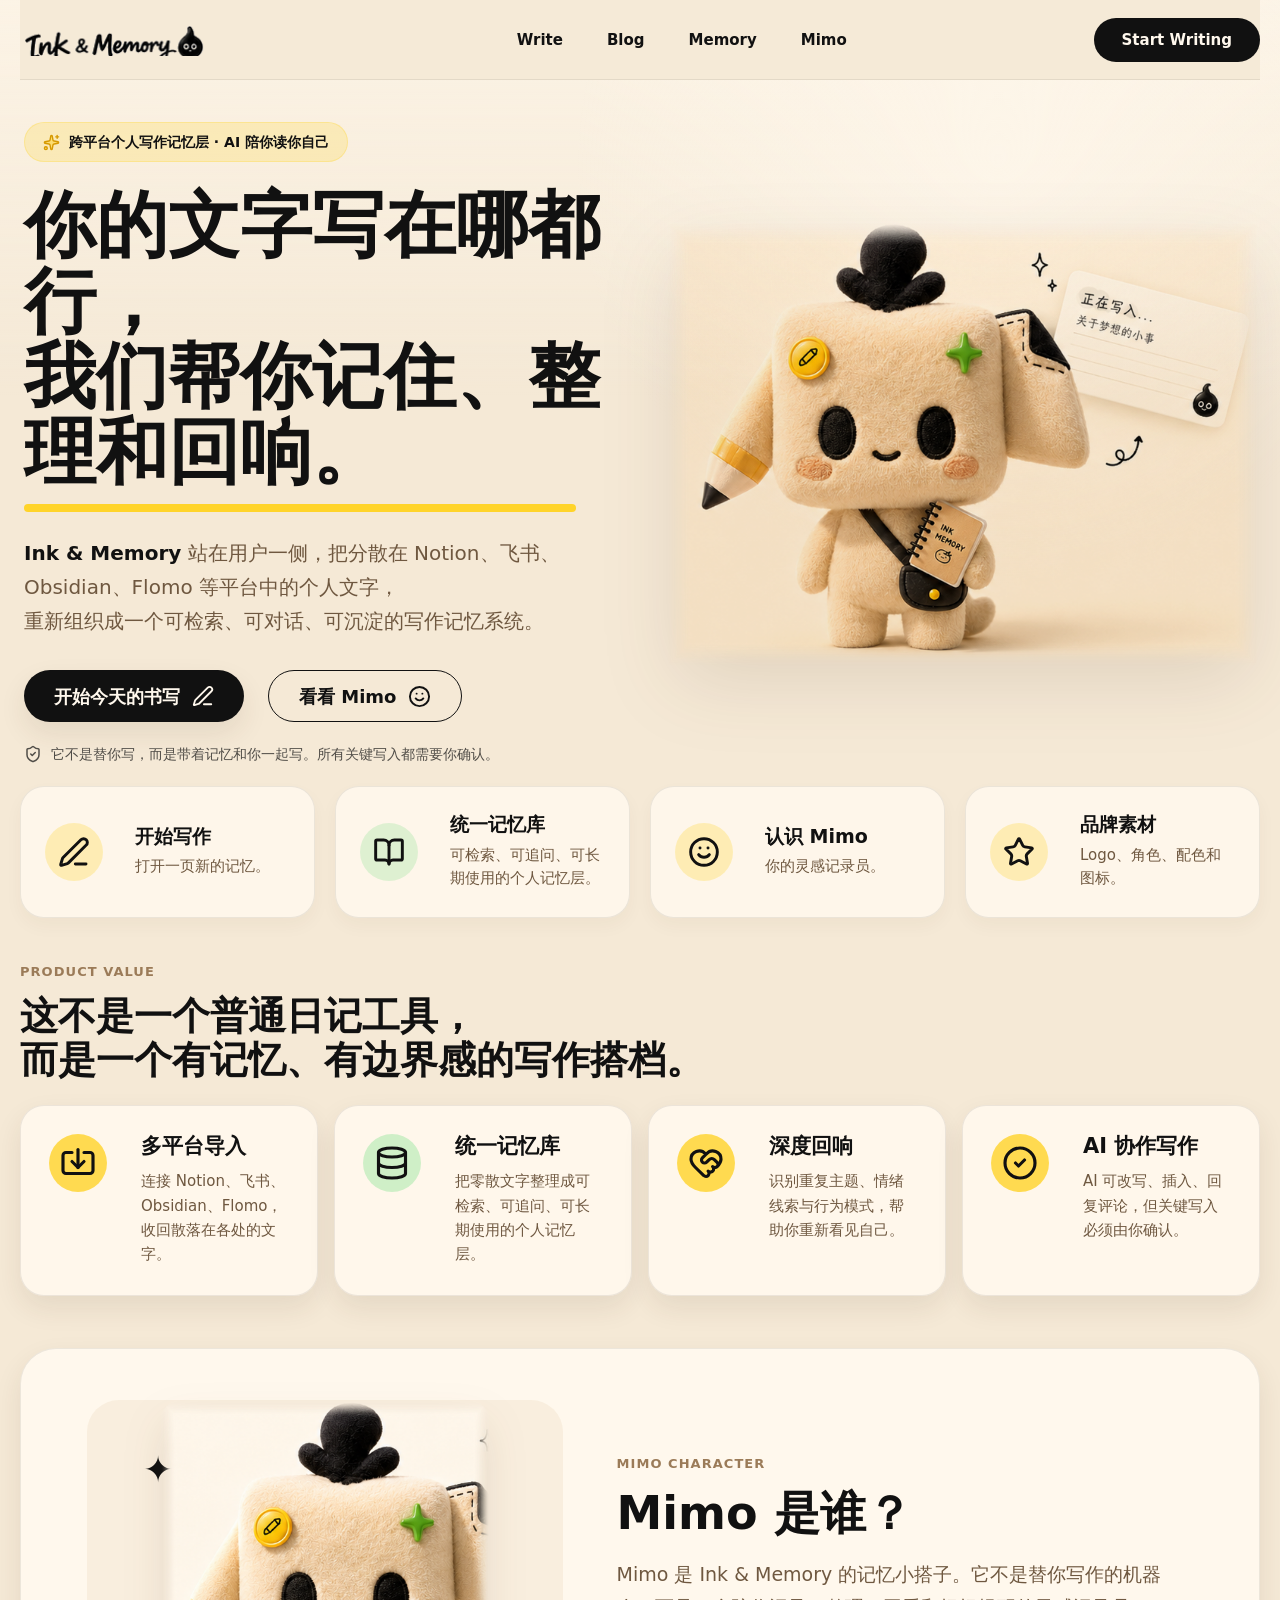
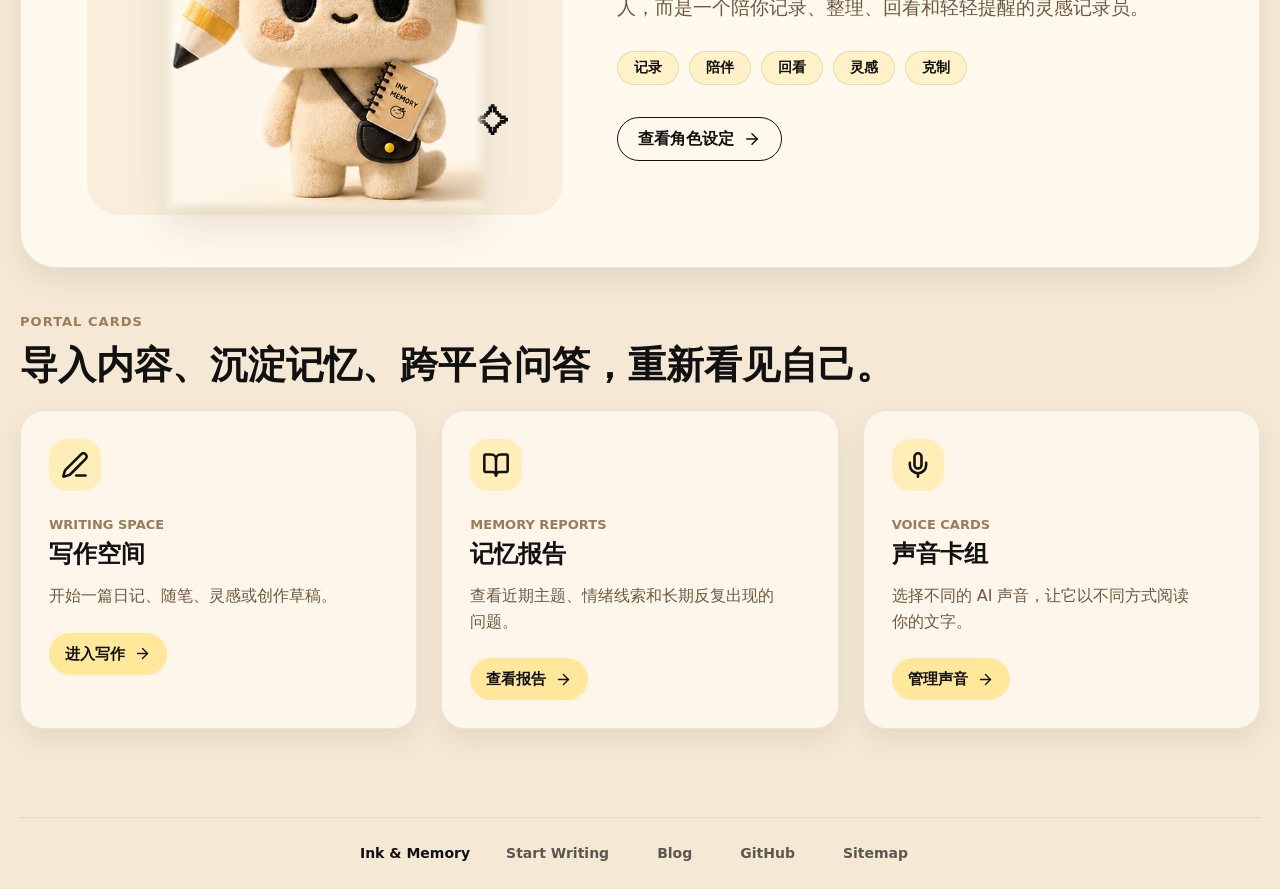
==== blog/index.html @ 49d96cfb "Deploy from -Ink-Memory ec6b7ba073ae7129f8845db4a4a17d1752a49867 ink-memory/-Ink-Memory@ec6b7ba073ae" ====
<!doctype html>
<html lang="zh-CN">
  <head>
    <meta charset="UTF-8" />
    <meta name="viewport" content="width=device-width, initial-scale=1.0" />
    <meta name="theme-color" content="#F5E9D6" />
    <meta name="robots" content="index,follow,max-image-preview:large,max-snippet:-1,max-video-preview:-1" />
    <meta name="application-name" content="Ink &amp; Memory" />
    <meta name="description" content="Ink & Memory Blog 收录 AI 写作、长期记忆、Workspace 状态管理和交互设计文章。" />
    <link rel="canonical" href="https://suoxya.com/blog/" />
    <meta property="og:title" content="Ink &amp; Memory Blog | AI 写作记忆与工作空间设计" />
    <meta property="og:description" content="Ink & Memory Blog 收录 AI 写作、长期记忆、Workspace 状态管理和交互设计文章。" />
    <meta property="og:type" content="website" />
    <meta property="og:url" content="https://suoxya.com/blog/" />
    <meta property="og:site_name" content="Ink &amp; Memory" />
    <meta property="og:image" content="https://suoxya.com/og-image.png" />
    <meta name="twitter:card" content="summary_large_image" />
    <meta name="twitter:title" content="Ink &amp; Memory Blog | AI 写作记忆与工作空间设计" />
    <meta name="twitter:description" content="Ink & Memory Blog 收录 AI 写作、长期记忆、Workspace 状态管理和交互设计文章。" />
    <meta name="twitter:image" content="https://suoxya.com/og-image.png" />
    <script type="application/ld+json">{"@context":"https://schema.org","@type":"ItemList","itemListElement":[{"@type":"ListItem","position":1,"url":"https://suoxya.com/blog/how-does-an-ai-know-what-you-are-writing/","name":"How Does an AI Know What You Are Writing?"},{"@type":"ListItem","position":2,"url":"https://suoxya.com/blog/workspace-state-management/","name":"Workspace 工作空间状态管理与交互入口设计"}]}</script>
    <title>Ink &amp; Memory Blog | AI 写作记忆与工作空间设计</title>
    <link rel="icon" href="data:image/svg+xml,%3Csvg xmlns='http://www.w3.org/2000/svg' viewBox='0 0 64 64'%3E%3Crect width='64' height='64' rx='32' fill='%23FFD42A'/%3E%3Ctext x='32' y='39' text-anchor='middle' font-size='20' font-family='Arial,sans-serif' font-weight='900' fill='%23111111'%3EI%26M%3C/text%3E%3C/svg%3E" />
    <script>document.documentElement.classList.add('js-enabled');</script>
    <style>.js-enabled #root > .seo-static-content { display: none; }</style>
    <script type="module" crossorigin src="/assets/main-CbulN3ER.js"></script>
    <link rel="stylesheet" crossorigin href="/assets/main-CoQu1ctq.css">
  </head>
  <body>
    <div id="root">
      <main class="seo-static-content" aria-label="Ink & Memory Blog">
        <h1>Articles</h1>
          <article>
            <a href="/blog/how-does-an-ai-know-what-you-are-writing/"><img src="/blog/ai-writing/01-cover.png" alt="" width="1400" height="788" /></a>
            <h2><a href="/blog/how-does-an-ai-know-what-you-are-writing/">How Does an AI Know What You Are Writing?</a></h2>
            <p>A product design essay about shared attention in an AI writing workspace: current editor state, document switching, visible edit approval, and why the assistant should read the same page as the writer.</p>
            <p><time datetime="2026-06-23">2026-06-23</time> · 10 min read · English</p>
          </article>
          <article>
            <a href="/blog/workspace-state-management/"><img src="/blog/workspace/01-cover.jpeg" alt="" width="1280" height="545" /></a>
            <h2><a href="/blog/workspace-state-management/">Workspace 工作空间状态管理与交互入口设计</a></h2>
            <p>从 Ink &amp; Memory 的工作空间设计出发，梳理 AI 如何跟随当前文档、区分 thread / workspace / editor session，并在没有打开文档时自然回到聊天。</p>
            <p><time datetime="2026-07-09">2026-07-09</time> · 6 分钟阅读 · 中文</p>
          </article>
      </main>
    </div>
  </body>
</html>
---- assets/main-CoQu1ctq.css ----
/*! tailwindcss v4.3.1 | MIT License | https://tailwindcss.com */@layer properties{@supports (((-webkit-hyphens:none)) and (not (margin-trim:inline))) or ((-moz-orient:inline) and (not (color:rgb(from red r g b)))){*,:before,:after,::backdrop{--tw-border-style:solid;--tw-leading:initial;--tw-ease:initial}}}@layer theme{:root,:host{--font-sans:ui-sans-serif, system-ui, sans-serif, "Apple Color Emoji", "Segoe UI Emoji", "Segoe UI Symbol", "Noto Color Emoji";--font-mono:ui-monospace, SFMono-Regular, Menlo, Monaco, Consolas, "Liberation Mono", "Courier New", monospace;--spacing:.25rem;--ease-out:cubic-bezier(0, 0, .2, 1);--default-transition-duration:.15s;--default-transition-timing-function:cubic-bezier(.4, 0, .2, 1);--default-font-family:var(--font-sans);--default-mono-font-family:var(--font-mono)}}@layer base{*,:after,:before,::backdrop{box-sizing:border-box;border:0 solid;margin:0;padding:0}::file-selector-button{box-sizing:border-box;border:0 solid;margin:0;padding:0}html,:host{-webkit-text-size-adjust:100%;-moz-tab-size:4;tab-size:4;line-height:1.5;font-family:var(--default-font-family,ui-sans-serif, system-ui, sans-serif, "Apple Color Emoji", "Segoe UI Emoji", "Segoe UI Symbol", "Noto Color Emoji");font-feature-settings:var(--default-font-feature-settings,normal);font-variation-settings:var(--default-font-variation-settings,normal);-webkit-tap-highlight-color:transparent}hr{height:0;color:inherit;border-top-width:1px}abbr:where([title]){-webkit-text-decoration:underline dotted;text-decoration:underline dotted}h1,h2,h3,h4,h5,h6{font-size:inherit;font-weight:inherit}a{color:inherit;-webkit-text-decoration:inherit;text-decoration:inherit}b,strong{font-weight:bolder}code,kbd,samp,pre{font-family:var(--default-mono-font-family,ui-monospace, SFMono-Regular, Menlo, Monaco, Consolas, "Liberation Mono", "Courier New", monospace);font-feature-settings:var(--default-mono-font-feature-settings,normal);font-variation-settings:var(--default-mono-font-variation-settings,normal);font-size:1em}small{font-size:80%}sub,sup{vertical-align:baseline;font-size:75%;line-height:0;position:relative}sub{bottom:-.25em}sup{top:-.5em}table{text-indent:0;border-color:inherit;border-collapse:collapse}:-moz-focusring{outline:auto}progress{vertical-align:baseline}summary{display:list-item}ol,ul,menu{list-style:none}img,svg,video,canvas,audio,iframe,embed,object{vertical-align:middle;display:block}img,video{max-width:100%;height:auto}button,input,select,optgroup,textarea{font:inherit;font-feature-settings:inherit;font-variation-settings:inherit;letter-spacing:inherit;color:inherit;opacity:1;background-color:#0000;border-radius:0}::file-selector-button{font:inherit;font-feature-settings:inherit;font-variation-settings:inherit;letter-spacing:inherit;color:inherit;opacity:1;background-color:#0000;border-radius:0}:where(select:is([multiple],[size])) optgroup{font-weight:bolder}:where(select:is([multiple],[size])) optgroup option{padding-inline-start:20px}::file-selector-button{margin-inline-end:4px}::placeholder{opacity:1}@supports (not ((-webkit-appearance:-apple-pay-button))) or (contain-intrinsic-size:1px){::placeholder{color:currentColor}@supports (color:color-mix(in lab,red,red)){::placeholder{color:color-mix(in oklab,currentcolor 50%,transparent)}}}textarea{resize:vertical}::-webkit-search-decoration{-webkit-appearance:none}::-webkit-date-and-time-value{min-height:1lh;text-align:inherit}::-webkit-datetime-edit{display:inline-flex}::-webkit-datetime-edit-fields-wrapper{padding:0}::-webkit-datetime-edit{padding-block:0}::-webkit-datetime-edit-year-field{padding-block:0}::-webkit-datetime-edit-month-field{padding-block:0}::-webkit-datetime-edit-day-field{padding-block:0}::-webkit-datetime-edit-hour-field{padding-block:0}::-webkit-datetime-edit-minute-field{padding-block:0}::-webkit-datetime-edit-second-field{padding-block:0}::-webkit-datetime-edit-millisecond-field{padding-block:0}::-webkit-datetime-edit-meridiem-field{padding-block:0}::-webkit-calendar-picker-indicator{line-height:1}:-moz-ui-invalid{box-shadow:none}button,input:where([type=button],[type=reset],[type=submit]){-webkit-appearance:button;-moz-appearance:button;appearance:button}::file-selector-button{-webkit-appearance:button;-moz-appearance:button;appearance:button}::-webkit-inner-spin-button{height:auto}::-webkit-outer-spin-button{height:auto}[hidden]:where(:not([hidden=until-found])){display:none!important}}@layer components;@layer utilities{.visible{visibility:visible}.absolute{position:absolute}.block{display:block}.contents{display:contents}.flex{display:flex}.grid{display:grid}.w-full{width:100%}.cursor-pointer{cursor:pointer}.resize{resize:both}.flex-col{flex-direction:column}.items-center{align-items:center}.justify-center{justify-content:center}.gap-8{gap:calc(var(--spacing) * 8)}.overflow-hidden{overflow:hidden}.rounded-\[48px\]{border-radius:48px}.rounded-\[100\%\]{border-radius:100%}.border{border-style:var(--tw-border-style);border-width:1px}.border-\[3px\]{border-style:var(--tw-border-style);border-width:3px}.bg-transparent{background-color:#0000}.p-5{padding:calc(var(--spacing) * 5)}.px-4{padding-inline:calc(var(--spacing) * 4)}.px-6{padding-inline:calc(var(--spacing) * 6)}.py-2{padding-block:calc(var(--spacing) * 2)}.py-5{padding-block:calc(var(--spacing) * 5)}.py-12{padding-block:calc(var(--spacing) * 12)}.text-\[16px\]{font-size:16px}.leading-\[1\.6\]{--tw-leading:1.6;line-height:1.6}.underline{text-decoration-line:underline}.transition-colors{transition-property:color,background-color,border-color,outline-color,text-decoration-color,fill,stroke,--tw-gradient-from,--tw-gradient-via,--tw-gradient-to;transition-timing-function:var(--tw-ease,var(--default-transition-timing-function));transition-duration:var(--tw-duration,var(--default-transition-duration))}.ease-out{--tw-ease:var(--ease-out);transition-timing-function:var(--ease-out)}@media(min-width:48rem){.md\:gap-\[30px\]{gap:30px}.md\:p-\[29px\]{padding:29px}.md\:px-8{padding-inline:calc(var(--spacing) * 8)}.md\:px-\[43\.2px\]{padding-inline:43.2px}.md\:py-\[28\.8px\]{padding-block:28.8px}.md\:py-\[60px\]{padding-block:60px}.md\:text-\[22px\]{font-size:22px}.md\:leading-\[1\.4\]{--tw-leading:1.4;line-height:1.4}}@media(min-width:64rem){.lg\:px-\[108px\]{padding-inline:108px}.lg\:py-\[108px\]{padding-block:108px}}}:root{--paper-beige:#f5e9d6;--soft-cream:#fff8ed;--ink-black:#111;--memory-yellow:#ffd42a;--spark-green:#39d353;--warm-brown:#6f5840;--quiet-brown:#9b7b58;--muted-tan:#c9b69a;--line-soft:#11111114;--line-medium:#11111129;--shadow-card:0 12px 28px #472d1217;--shadow-float:0 18px 42px #472d1224;--radius-card:24px;--radius-section:36px;--radius-pill:999px;color-scheme:light}*,:before,:after{box-sizing:border-box}html{scroll-behavior:smooth}body{background:var(--paper-beige);min-width:320px;color:var(--ink-black);letter-spacing:0;text-rendering:optimizelegibility;-webkit-font-smoothing:antialiased;margin:0;font-family:Inter,Avenir Next,PingFang SC,Hiragino Sans GB,Microsoft YaHei,system-ui,sans-serif;overflow-x:hidden}body:before{z-index:-1;content:"";pointer-events:none;background:radial-gradient(circle at 78% 18%,#fff8edb3,#fff8ed00 34%),linear-gradient(#fff8edad,#f5e9d600 44%);position:fixed;top:0;right:0;bottom:0;left:0}a{color:inherit;text-decoration:none}button{font:inherit;border:0}button,a{-webkit-tap-highlight-color:transparent}img{max-width:100%;display:block}#main,#memory,#mimo,#stories,#brand-kit,#latestArticles{scroll-margin-top:96px}.skip-link{z-index:500;border:2px solid var(--ink-black);border-radius:var(--radius-pill);background:var(--memory-yellow);color:var(--ink-black);padding:10px 14px;font-size:.9rem;font-weight:900;transition:transform .16s ease-out;position:fixed;top:12px;left:12px;transform:translateY(-150%)}.skip-link:focus{transform:translateY(0)}.site-header{z-index:200;isolation:isolate;grid-template-columns:minmax(188px,250px) 1fr auto;align-items:center;gap:24px;width:min(1280px,100% - 40px);height:80px;margin:0 auto;display:grid;position:sticky;top:0}.site-header:before{z-index:-1;border-bottom:1px solid var(--line-soft);-webkit-backdrop-filter:blur(18px);backdrop-filter:blur(18px);content:"";background:#f5e9d6f0;transition:opacity .26s ease-out,transform .42s cubic-bezier(.22,1,.36,1);position:absolute;top:0;right:0;bottom:0;left:0}.site-header.is-compact:before{opacity:0;transform:translateY(-100%)}.brand-link{border-radius:var(--radius-pill);border:1px solid #0000;grid-area:1/1;align-items:center;width:188px;transition:width .36s cubic-bezier(.22,1,.36,1),padding .36s cubic-bezier(.22,1,.36,1),background-color .36s cubic-bezier(.22,1,.36,1),border-color .36s cubic-bezier(.22,1,.36,1),box-shadow .36s cubic-bezier(.22,1,.36,1),opacity .22s ease-out,transform .36s cubic-bezier(.22,1,.36,1),visibility .22s ease-out;display:inline-flex}.brand-link img{width:188px;height:auto;transition:width .36s cubic-bezier(.22,1,.36,1)}.site-header.is-compact .brand-link,.site-header.is-compact .header-back-link{z-index:201;background:#fff8ede6;border-color:#8a6a452e;position:fixed;top:18px;left:20px;transform:translateY(-4px);box-shadow:0 12px 30px #5c402321}.site-header.is-compact .brand-link{width:auto;padding:10px 14px}.header-back-link{opacity:0;pointer-events:none;visibility:hidden;background:0 0;border:1px solid #0000;grid-area:1/1;width:max-content;margin:0;padding:9px 14px;transition:background-color .36s cubic-bezier(.22,1,.36,1),border-color .36s cubic-bezier(.22,1,.36,1),box-shadow .36s cubic-bezier(.22,1,.36,1),color .18s ease-out,opacity .22s ease-out,transform .36s cubic-bezier(.22,1,.36,1),visibility .22s ease-out;transform:translateY(-18px)}.site-header.is-article.is-compact .brand-link{opacity:0;pointer-events:none;visibility:hidden;transform:translateY(-18px)}.site-header.is-article.is-compact .header-back-link{opacity:1;pointer-events:auto;visibility:visible;transform:translateY(-4px)}.site-nav{grid-area:1/2;justify-content:center;align-items:center;gap:44px;min-width:0;transition:opacity .22s ease-out,transform .32s cubic-bezier(.22,1,.36,1),visibility .22s ease-out;display:flex}.site-header.is-compact .site-nav{opacity:0;pointer-events:none;visibility:hidden;transform:translateY(calc(-100% - 24px))}.site-nav a{min-height:42px;color:var(--ink-black);white-space:nowrap;align-items:center;font-size:15px;font-weight:760;display:inline-flex}.header-actions{grid-area:1/3;justify-content:end;align-items:center;gap:28px;display:inline-flex}.header-cta,.button{border-radius:var(--radius-pill);white-space:nowrap;justify-content:center;align-items:center;display:inline-flex}.header-cta{background:var(--ink-black);min-height:44px;color:var(--soft-cream);padding:0 28px;font-size:15px;font-weight:820;transition:box-shadow .36s cubic-bezier(.22,1,.36,1),transform .36s cubic-bezier(.22,1,.36,1)}.site-header.is-compact .header-cta{z-index:201;position:fixed;top:18px;right:20px;transform:translateY(-4px);box-shadow:0 12px 30px #1113}.site-header.is-compact .header-actions{pointer-events:none}.site-header.is-compact .header-cta{pointer-events:auto}.nav-toggle{width:44px;height:44px;color:var(--ink-black);cursor:pointer;background:#fff8edc2;border-radius:50%;place-items:center;transition:width .32s cubic-bezier(.22,1,.36,1),opacity .18s ease-out,transform .32s cubic-bezier(.22,1,.36,1),visibility .18s ease-out;display:none;overflow:hidden}.site-header.is-compact .nav-toggle{opacity:0;pointer-events:none;visibility:hidden;width:0;transform:translateY(calc(-100% - 24px))}.site-nav a:focus-visible,.brand-link:focus-visible,.header-cta:focus-visible,.button:focus-visible,.quick-card:focus-visible,.text-link:focus-visible,.portal-action:focus-visible,.blog-list-cover:focus-visible,.blog-list-copy a:focus-visible,.blog-back-link:focus-visible,.blog-detail-cta a:focus-visible,.nav-toggle:focus-visible,.site-footer a:focus-visible{outline-offset:4px;outline:3px solid #39d353ad}.home-page{width:min(1280px,100% - 40px);margin:0 auto;padding:42px 0 88px}.hero-section{grid-template-columns:minmax(0,52%) minmax(0,48%);align-items:center;gap:48px;min-height:560px;display:grid}.hero-copy{min-width:0;padding-left:4px}.hero-kicker{border-radius:var(--radius-pill);height:40px;color:var(--ink-black);background:#ffd42a38;border:1px solid #ffd42a47;align-items:center;gap:9px;padding:0 18px;font-size:14px;font-weight:640;display:inline-flex}.hero-kicker svg{color:#d69900;fill:#ffd42a80}.hero-copy h1{max-width:620px;color:var(--ink-black);margin:26px 0 0;font-size:72px;font-weight:900;line-height:1.05}.hero-stroke{border-radius:var(--radius-pill);background:var(--memory-yellow);width:min(552px,100%);height:8px;margin:14px 0 24px;display:block}.hero-lead{max-width:560px;color:var(--warm-brown);margin:0;font-size:20px;font-weight:520;line-height:1.7}.hero-lead strong{color:var(--ink-black);font-weight:860}.hero-actions{flex-wrap:wrap;gap:24px;margin-top:32px;display:flex}.button{gap:12px;min-height:52px;padding:0 30px;font-size:18px;font-weight:850}.button-primary{background:var(--ink-black);color:var(--soft-cream);box-shadow:var(--shadow-card)}.button-secondary{border:1.5px solid var(--ink-black);color:var(--ink-black);background:0 0}.trust-note{color:#111111b8;align-items:flex-start;gap:9px;max-width:570px;margin:22px 0 0;font-size:14px;font-weight:520;line-height:1.55;display:flex}.trust-note svg{flex:none;margin-top:1px}.hero-visual{place-items:center;min-width:0;height:540px;margin:0;display:grid;position:relative}.hero-visual img{mix-blend-mode:multiply;filter:drop-shadow(0 24px 38px #472d121f);width:min(620px,100%);height:auto}.quick-entry{grid-template-columns:repeat(4,minmax(0,1fr));gap:20px;margin-top:20px;display:grid}.quick-card{border:1px solid var(--line-soft);border-radius:var(--radius-card);background:#fff8edd6;grid-template-columns:74px 1fr;align-items:center;gap:16px;min-height:132px;padding:24px;transition:transform .18s ease-out,border-color .18s ease-out,box-shadow .18s ease-out;display:grid;box-shadow:0 8px 18px #472d120a}.quick-card:hover{box-shadow:var(--shadow-card);border-color:#ffd42aa3;transform:translateY(-4px)}.quick-icon{width:58px;height:58px;color:var(--ink-black);background:#ffd42a47;border-radius:50%;place-items:center;display:grid}.quick-card:nth-child(2) .quick-icon{background:#39d35329}.quick-card strong{margin-bottom:8px;font-size:19px;font-weight:860;line-height:1.15;display:block}.quick-card small{max-width:210px;color:var(--warm-brown);font-size:15px;font-weight:520;line-height:1.55;display:block}.value-section,.portal-section{margin-top:44px}.section-heading{gap:12px;margin-bottom:22px;display:grid}.section-heading p,.eyebrow{color:var(--quiet-brown);letter-spacing:.08em;text-transform:uppercase;margin:0;font-size:13px;font-weight:850}.section-heading h2,.mimo-copy h2{color:var(--ink-black);margin:0;font-size:38px;font-weight:900;line-height:1.18}.value-grid{grid-template-columns:repeat(4,minmax(0,1fr));gap:16px;display:grid}.value-card{border:1px solid var(--line-soft);border-radius:var(--radius-card);min-height:156px;box-shadow:var(--shadow-card);background:#fff8edeb;grid-template-columns:74px 1fr;align-items:start;gap:18px;padding:28px;display:grid}.value-card--green .value-icon{background:#39d3533d}.value-icon{width:58px;height:58px;color:var(--ink-black);background:#ffd42acc;border-radius:50%;place-items:center;display:grid}.value-card h3{margin:0 0 10px;font-size:21px;font-weight:900;line-height:1.2}.value-card p{color:var(--warm-brown);margin:0;font-size:15px;font-weight:520;line-height:1.62}.mimo-section{border:1px solid var(--line-soft);border-radius:var(--radius-section);background:var(--soft-cream);min-height:520px;box-shadow:var(--shadow-card);grid-template-columns:minmax(320px,43%) 1fr;align-items:center;gap:54px;margin-top:52px;padding:48px 66px;display:grid;overflow:hidden}.mimo-art{background:radial-gradient(circle at 48% 62%,#ffd42a2e,#ffd42a00 34%),#f5e9d69e;border-radius:32px;place-items:end center;min-height:400px;display:grid;position:relative}.mimo-art img{filter:drop-shadow(0 18px 22px #472d1221);border-radius:22px;width:min(330px,82%)}.mimo-doodle{color:var(--ink-black);font-size:36px;font-weight:900;line-height:1;position:absolute}.mimo-doodle-one{top:52px;left:56px}.mimo-doodle-two{bottom:74px;right:52px}.mimo-copy{max-width:570px}.mimo-copy h2{margin-top:12px;font-size:46px}.mimo-copy>p:not(.eyebrow){color:var(--warm-brown);margin:18px 0 0;font-size:19px;font-weight:520;line-height:1.76}.tag-row{flex-wrap:wrap;gap:10px;margin-top:26px;display:flex}.tag-row span{border-radius:var(--radius-pill);min-height:34px;color:var(--ink-black);background:#ffd42a30;border:1px solid #1111111a;align-items:center;padding:0 16px;font-size:14px;font-weight:760;display:inline-flex}.text-link,.portal-action{border-radius:var(--radius-pill);color:var(--ink-black);align-items:center;gap:9px;font-weight:850;display:inline-flex}.text-link{border:1.5px solid var(--ink-black);min-height:44px;margin-top:32px;padding:0 20px}.portal-grid{grid-template-columns:repeat(3,minmax(0,1fr));gap:24px;display:grid}.portal-card{border:1px solid var(--line-soft);border-radius:var(--radius-card);min-height:270px;box-shadow:var(--shadow-card);background:#fff8ede6;align-content:start;padding:28px;display:grid}.portal-icon{width:52px;height:52px;color:var(--ink-black);background:#ffd42a42;border-radius:18px;place-items:center;display:grid}.portal-card p{color:var(--quiet-brown);text-transform:uppercase;margin:24px 0 6px;font-size:13px;font-weight:900}.portal-card h3{margin:0;font-size:24px;font-weight:900;line-height:1.2}.portal-card>span:not(.portal-icon){max-width:310px;color:var(--warm-brown);margin-top:14px;font-size:16px;font-weight:520;line-height:1.6}.portal-action{background:#ffd42a6b;width:fit-content;min-height:42px;margin-top:24px;padding:0 16px;font-size:15px}.blog-index-page,.blog-detail-page{width:min(1280px,100% - 40px);margin:0 auto}.blog-index-page{padding:56px 0 88px}.blog-index-list{width:min(690px,100%);margin:0 auto}.blog-kicker{color:var(--quiet-brown);letter-spacing:.08em;text-transform:uppercase;margin:0 0 18px;font-size:13px;font-weight:850}.blog-index-list h1{color:var(--ink-black);margin:0 0 34px;font-size:28px;font-weight:900;line-height:1.18}.blog-list-stack{gap:42px;display:grid}.blog-list-item{gap:18px;display:grid}.blog-list-cover{aspect-ratio:16/6.5;background:linear-gradient(135deg,#ffd42a42,#fff8edd6),var(--soft-cream);border:1px solid #8a6a4524;border-radius:8px;align-items:end;min-height:190px;padding:18px;display:flex;position:relative;overflow:hidden}.blog-list-cover--green{background:linear-gradient(135deg,#39d3532e,#fff8edd6),var(--soft-cream)}.blog-list-cover span{z-index:1;border-radius:var(--radius-pill);min-height:30px;color:var(--soft-cream);background:#111111bd;align-items:center;padding:0 12px;font-size:12px;font-weight:820;display:inline-flex;position:relative}.blog-list-cover img{object-fit:cover;width:100%;height:100%;transition:transform .22s;position:absolute;top:0;right:0;bottom:0;left:0}.blog-list-cover:hover img{transform:scale(1.015)}.blog-list-copy h2{color:var(--ink-black);margin:0;font-size:24px;font-weight:900;line-height:1.18}.blog-list-copy p{color:var(--warm-brown);margin:10px 0 0;font-size:15px;font-weight:520;line-height:1.62}.blog-list-meta,.blog-detail-meta{color:#11111194;flex-wrap:wrap;gap:10px 18px;margin-top:18px;font-size:13px;font-weight:760;display:flex}.blog-list-meta span,.blog-list-meta time,.blog-detail-meta span,.blog-detail-meta time{align-items:center;display:inline-flex}.blog-list-meta span:before,.blog-detail-meta span:before{content:"";background:#1111111f;border-radius:50%;width:7px;height:7px;margin-right:9px;display:inline-block}.blog-detail-page{padding:52px 0 0}.blog-detail-article{width:min(720px,100%);margin:0 auto;padding-bottom:54px}.blog-back-link{border-radius:var(--radius-pill);color:#1111119e;align-items:center;gap:8px;min-height:38px;margin-bottom:30px;font-size:14px;font-weight:820;display:inline-flex}.blog-back-link svg{transform:rotate(180deg)}.blog-detail-header{border-bottom:1px solid #8a6a452e;padding-bottom:30px}.blog-detail-header h1{max-width:760px;color:var(--ink-black);margin:0;font-size:44px;font-weight:900;line-height:1.08}.blog-detail-header>p:not(.blog-kicker){color:var(--warm-brown);margin:18px 0 0;font-size:18px;font-weight:520;line-height:1.68}.blog-detail-body{padding-top:36px}.blog-detail-body h2{color:var(--ink-black);margin:54px 0 0;font-size:25px;font-weight:900;line-height:1.28}.blog-detail-body p{color:var(--warm-brown);margin:18px 0 0;font-size:17px;font-weight:500;line-height:1.78}.blog-detail-body figure{margin:36px 0 8px}.blog-detail-body img{background:var(--soft-cream);border:1px solid #8a6a451f;border-radius:6px;width:100%;height:auto;display:block}.blog-detail-body figcaption{color:#1111118a;text-align:center;margin-top:9px;font-size:13px;line-height:1.5}.blog-detail-body blockquote{border-left:3px solid var(--sun-yellow);margin:28px 0;padding:2px 0 2px 20px}.blog-detail-body blockquote p{margin:10px 0;font-size:15px;line-height:1.65}.blog-detail-body a{color:var(--ink-black);text-underline-offset:3px;font-weight:720;-webkit-text-decoration:underline #11111147;text-decoration:underline #11111147;text-decoration-thickness:1px}.blog-detail-body code{color:var(--ink-black);overflow-wrap:anywhere;background:#ffd42a38;border-radius:4px;padding:.14em .34em;font-family:SFMono-Regular,Consolas,Liberation Mono,monospace;font-size:.88em;font-weight:650}.blog-detail-cta{text-align:center;background:#252525;place-items:center;width:calc(100% + 40px);min-height:260px;margin-left:-20px;padding:56px 22px;display:grid}.blog-detail-cta h2{max-width:680px;color:var(--soft-cream);margin:0;font-size:30px;font-weight:900;line-height:1.18}.blog-detail-cta p{color:#fff8edb8;max-width:560px;margin:14px 0 0;font-size:16px;font-weight:520;line-height:1.62}.blog-detail-cta a{border-radius:var(--radius-pill);background:var(--soft-cream);min-height:46px;color:var(--ink-black);align-items:center;gap:9px;margin-top:24px;padding:0 18px;font-size:15px;font-weight:860;display:inline-flex}.site-footer{border-top:1px solid var(--line-soft);color:#111111ad;justify-content:center;align-items:center;gap:24px;width:min(1280px,100% - 40px);min-height:72px;margin:0 auto;font-size:14px;font-weight:720;display:flex}.site-footer span{color:var(--ink-black);font-weight:900}.site-footer a{border-radius:var(--radius-pill);align-items:center;min-height:38px;padding:0 12px;display:inline-flex}.site-footer a:hover{background:#fff8edbd}@media(max-width:1120px){.site-header{grid-template-columns:188px 1fr auto;gap:18px}.site-nav{gap:24px}.hero-section{grid-template-columns:minmax(0,50%) minmax(0,50%);gap:24px}.hero-copy h1{font-size:60px}.hero-visual{height:500px}.quick-card{grid-template-columns:1fr;gap:14px}.mimo-section{padding-inline:42px}.blog-detail-header h1{font-size:38px}}@media(max-width:900px){.site-header{grid-template-columns:188px 1fr auto;width:min(100% - 28px,1280px)}.nav-toggle{grid-column:2;justify-self:end;display:grid}.site-nav{border:1px solid var(--line-medium);box-shadow:var(--shadow-float);opacity:0;pointer-events:none;visibility:hidden;background:#fff8edfa;border-radius:24px;gap:8px;padding:14px;transition:opacity .16s ease-out,transform .16s ease-out,visibility .16s ease-out;display:grid;position:absolute;top:88px;left:0;right:0;transform:translateY(-8px)}.site-nav.is-open{opacity:1;pointer-events:auto;visibility:visible;transform:translateY(0)}.site-nav a{border-radius:var(--radius-pill);background:#f5e9d69e;justify-content:center;min-height:44px}.header-actions{gap:16px}.home-page{width:min(100% - 28px,1280px);padding-top:30px}.hero-section{grid-template-columns:1fr;min-height:auto}.hero-copy{padding-left:0}.hero-copy h1{font-size:56px}.hero-visual{height:auto;margin-top:4px}.hero-visual img{width:min(680px,100%)}.quick-entry,.value-grid{grid-template-columns:repeat(2,minmax(0,1fr))}.portal-grid{grid-template-columns:1fr}.value-card,.portal-card{min-height:auto}.mimo-section{grid-template-columns:1fr;gap:32px;padding:34px}.mimo-art{min-height:360px}.mimo-copy{max-width:none}.blog-index-page,.blog-detail-page{width:min(100% - 28px,1280px)}.blog-index-page{padding-top:40px}.blog-detail-page{padding-top:38px}.blog-detail-cta{width:calc(100% + 28px);margin-left:-14px}.blog-detail-header h1{font-size:34px}}@media(max-width:640px){.site-header{grid-template-columns:minmax(136px,1fr) auto auto;height:68px}.brand-link,.brand-link img{width:150px}.site-header.is-compact .brand-link img{width:126px}.site-header.is-compact .brand-link{padding:9px 12px}.site-header.is-compact .brand-link,.site-header.is-compact .header-back-link{top:12px;left:20px}.site-header.is-compact .header-cta{top:12px;right:20px}.nav-toggle{grid-column:2}.header-cta{min-height:40px;padding:0 16px;font-size:13px}.home-page{width:min(100% - 22px,1280px);padding:24px 0 58px}.hero-kicker{height:auto;min-height:34px;padding:7px 13px;font-size:13px}.hero-copy h1{margin-top:20px;font-size:42px}.hero-stroke{height:6px;margin-bottom:20px}.hero-lead{font-size:17px;line-height:1.66}.hero-actions{gap:12px;margin-top:24px}.button{width:100%;min-height:50px;padding:0 22px;font-size:16px}.trust-note{font-size:13px}.quick-entry{grid-template-columns:1fr;gap:12px}.quick-card{grid-template-columns:58px 1fr;min-height:112px;padding:18px}.quick-card strong{font-size:18px}.section-heading h2,.mimo-copy h2{font-size:30px}.value-grid{grid-template-columns:1fr}.value-card{grid-template-columns:58px 1fr;gap:14px;padding:20px}.value-icon,.quick-icon{width:50px;height:50px}.value-card h3{font-size:19px}.mimo-section{border-radius:28px;margin-top:38px;padding:22px}.mimo-art{min-height:300px}.mimo-art img{width:min(250px,84%)}.mimo-copy>p:not(.eyebrow){font-size:17px}.portal-card{padding:22px}.blog-index-page,.blog-detail-page{width:min(100% - 22px,1280px)}.blog-index-page{padding:28px 0 58px}.blog-detail-page{padding-top:28px}.blog-index-list h1{margin-bottom:24px;font-size:24px}.blog-list-stack{gap:34px}.blog-list-cover{min-height:146px}.blog-list-copy h2{font-size:21px}.blog-detail-header h1{font-size:29px}.blog-detail-header>p:not(.blog-kicker),.blog-detail-body p{font-size:16px}.blog-detail-body h2{font-size:22px}.blog-detail-cta{width:calc(100% + 22px);min-height:230px;margin-left:-11px;padding:44px 18px}.blog-detail-cta h2{font-size:24px}.site-footer{text-align:center;flex-wrap:wrap;gap:8px 14px;width:min(100% - 22px,1280px);padding:18px 0}}@media(max-width:420px){.site-header{gap:8px}.hero-copy h1{font-size:36px}.quick-card,.value-card{grid-template-columns:1fr}.mimo-doodle{display:none}}@media(prefers-reduced-motion:reduce){*,:before,:after{scroll-behavior:auto!important;transition-duration:.001ms!important;animation-duration:.001ms!important;animation-iteration-count:1!important}}@property --tw-border-style{syntax:"*";inherits:false;initial-value:solid}@property --tw-leading{syntax:"*";inherits:false}@property --tw-ease{syntax:"*";inherits:false}
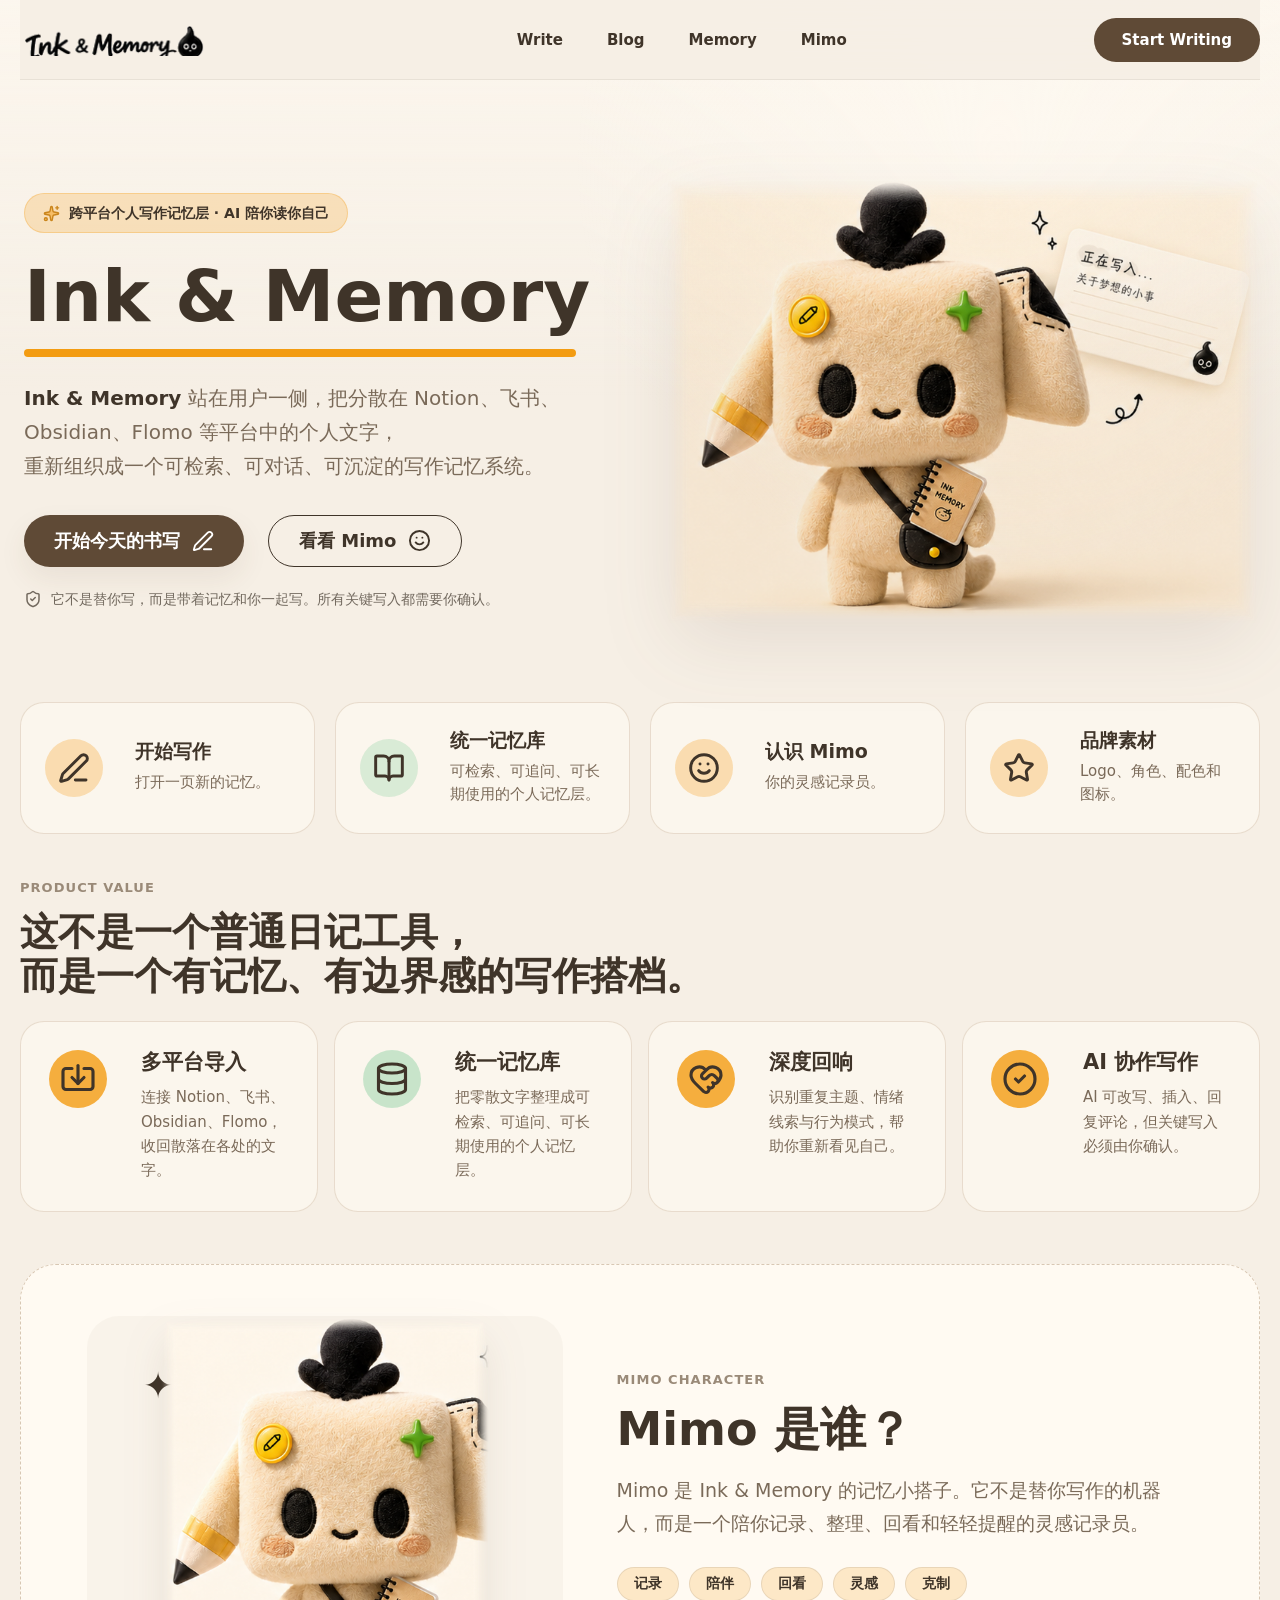
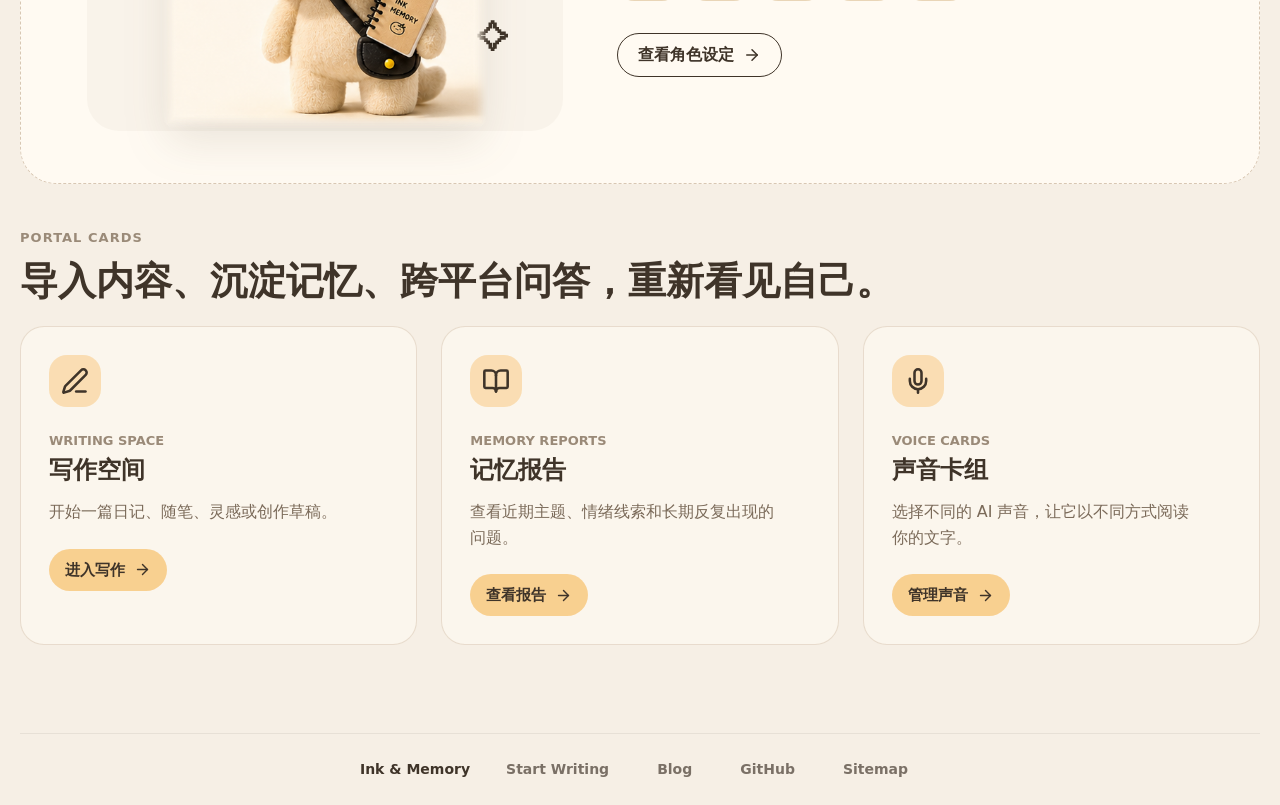
==== commit f0e554e9: "Deploy from -Ink-Memory 8ef9e299cb6c1185c465fdea85411b0b827dba0c ink-memory/-Ink-Memory@8ef9e299cb6c" ====
--- a/blog/index.html
+++ b/blog/index.html
@@ -3,7 +3,7 @@
   <head>
     <meta charset="UTF-8" />
     <meta name="viewport" content="width=device-width, initial-scale=1.0" />
-    <meta name="theme-color" content="#F5E9D6" />
+    <meta name="theme-color" content="#F6EFE5" />
     <meta name="robots" content="index,follow,max-image-preview:large,max-snippet:-1,max-video-preview:-1" />
     <meta name="application-name" content="Ink &amp; Memory" />
     <meta name="description" content="Ink & Memory Blog 收录 AI 写作、长期记忆、Workspace 状态管理和交互设计文章。" />
@@ -23,8 +23,8 @@
     <link rel="icon" href="data:image/svg+xml,%3Csvg xmlns='http://www.w3.org/2000/svg' viewBox='0 0 64 64'%3E%3Crect width='64' height='64' rx='32' fill='%23FFD42A'/%3E%3Ctext x='32' y='39' text-anchor='middle' font-size='20' font-family='Arial,sans-serif' font-weight='900' fill='%23111111'%3EI%26M%3C/text%3E%3C/svg%3E" />
     <script>document.documentElement.classList.add('js-enabled');</script>
     <style>.js-enabled #root > .seo-static-content { display: none; }</style>
-    <script type="module" crossorigin src="/assets/main-CbulN3ER.js"></script>
-    <link rel="stylesheet" crossorigin href="/assets/main-CoQu1ctq.css">
+    <script type="module" crossorigin src="/assets/main-6PJIUPOQ.js"></script>
+    <link rel="stylesheet" crossorigin href="/assets/main-DI3vYWna.css">
   </head>
   <body>
     <div id="root">
--- a/assets/main-DI3vYWna.css
+++ b/assets/main-DI3vYWna.css
@@ -0,0 +1 @@
+/*! tailwindcss v4.3.1 | MIT License | https://tailwindcss.com */@layer properties{@supports (((-webkit-hyphens:none)) and (not (margin-trim:inline))) or ((-moz-orient:inline) and (not (color:rgb(from red r g b)))){*,:before,:after,::backdrop{--tw-border-style:solid;--tw-leading:initial;--tw-ease:initial}}}@layer theme{:root,:host{--font-sans:ui-sans-serif, system-ui, sans-serif, "Apple Color Emoji", "Segoe UI Emoji", "Segoe UI Symbol", "Noto Color Emoji";--font-mono:ui-monospace, SFMono-Regular, Menlo, Monaco, Consolas, "Liberation Mono", "Courier New", monospace;--spacing:.25rem;--ease-out:cubic-bezier(0, 0, .2, 1);--default-transition-duration:.15s;--default-transition-timing-function:cubic-bezier(.4, 0, .2, 1);--default-font-family:var(--font-sans);--default-mono-font-family:var(--font-mono)}}@layer base{*,:after,:before,::backdrop{box-sizing:border-box;border:0 solid;margin:0;padding:0}::file-selector-button{box-sizing:border-box;border:0 solid;margin:0;padding:0}html,:host{-webkit-text-size-adjust:100%;-moz-tab-size:4;tab-size:4;line-height:1.5;font-family:var(--default-font-family,ui-sans-serif, system-ui, sans-serif, "Apple Color Emoji", "Segoe UI Emoji", "Segoe UI Symbol", "Noto Color Emoji");font-feature-settings:var(--default-font-feature-settings,normal);font-variation-settings:var(--default-font-variation-settings,normal);-webkit-tap-highlight-color:transparent}hr{height:0;color:inherit;border-top-width:1px}abbr:where([title]){-webkit-text-decoration:underline dotted;text-decoration:underline dotted}h1,h2,h3,h4,h5,h6{font-size:inherit;font-weight:inherit}a{color:inherit;-webkit-text-decoration:inherit;text-decoration:inherit}b,strong{font-weight:bolder}code,kbd,samp,pre{font-family:var(--default-mono-font-family,ui-monospace, SFMono-Regular, Menlo, Monaco, Consolas, "Liberation Mono", "Courier New", monospace);font-feature-settings:var(--default-mono-font-feature-settings,normal);font-variation-settings:var(--default-mono-font-variation-settings,normal);font-size:1em}small{font-size:80%}sub,sup{vertical-align:baseline;font-size:75%;line-height:0;position:relative}sub{bottom:-.25em}sup{top:-.5em}table{text-indent:0;border-color:inherit;border-collapse:collapse}:-moz-focusring{outline:auto}progress{vertical-align:baseline}summary{display:list-item}ol,ul,menu{list-style:none}img,svg,video,canvas,audio,iframe,embed,object{vertical-align:middle;display:block}img,video{max-width:100%;height:auto}button,input,select,optgroup,textarea{font:inherit;font-feature-settings:inherit;font-variation-settings:inherit;letter-spacing:inherit;color:inherit;opacity:1;background-color:#0000;border-radius:0}::file-selector-button{font:inherit;font-feature-settings:inherit;font-variation-settings:inherit;letter-spacing:inherit;color:inherit;opacity:1;background-color:#0000;border-radius:0}:where(select:is([multiple],[size])) optgroup{font-weight:bolder}:where(select:is([multiple],[size])) optgroup option{padding-inline-start:20px}::file-selector-button{margin-inline-end:4px}::placeholder{opacity:1}@supports (not ((-webkit-appearance:-apple-pay-button))) or (contain-intrinsic-size:1px){::placeholder{color:currentColor}@supports (color:color-mix(in lab,red,red)){::placeholder{color:color-mix(in oklab,currentcolor 50%,transparent)}}}textarea{resize:vertical}::-webkit-search-decoration{-webkit-appearance:none}::-webkit-date-and-time-value{min-height:1lh;text-align:inherit}::-webkit-datetime-edit{display:inline-flex}::-webkit-datetime-edit-fields-wrapper{padding:0}::-webkit-datetime-edit{padding-block:0}::-webkit-datetime-edit-year-field{padding-block:0}::-webkit-datetime-edit-month-field{padding-block:0}::-webkit-datetime-edit-day-field{padding-block:0}::-webkit-datetime-edit-hour-field{padding-block:0}::-webkit-datetime-edit-minute-field{padding-block:0}::-webkit-datetime-edit-second-field{padding-block:0}::-webkit-datetime-edit-millisecond-field{padding-block:0}::-webkit-datetime-edit-meridiem-field{padding-block:0}::-webkit-calendar-picker-indicator{line-height:1}:-moz-ui-invalid{box-shadow:none}button,input:where([type=button],[type=reset],[type=submit]){-webkit-appearance:button;-moz-appearance:button;appearance:button}::file-selector-button{-webkit-appearance:button;-moz-appearance:button;appearance:button}::-webkit-inner-spin-button{height:auto}::-webkit-outer-spin-button{height:auto}[hidden]:where(:not([hidden=until-found])){display:none!important}}@layer components;@layer utilities{.visible{visibility:visible}.absolute{position:absolute}.block{display:block}.contents{display:contents}.flex{display:flex}.grid{display:grid}.w-full{width:100%}.cursor-pointer{cursor:pointer}.resize{resize:both}.flex-col{flex-direction:column}.items-center{align-items:center}.justify-center{justify-content:center}.gap-8{gap:calc(var(--spacing) * 8)}.overflow-hidden{overflow:hidden}.rounded-\[48px\]{border-radius:48px}.rounded-\[100\%\]{border-radius:100%}.border{border-style:var(--tw-border-style);border-width:1px}.border-\[3px\]{border-style:var(--tw-border-style);border-width:3px}.bg-transparent{background-color:#0000}.p-5{padding:calc(var(--spacing) * 5)}.px-4{padding-inline:calc(var(--spacing) * 4)}.px-6{padding-inline:calc(var(--spacing) * 6)}.py-2{padding-block:calc(var(--spacing) * 2)}.py-5{padding-block:calc(var(--spacing) * 5)}.py-12{padding-block:calc(var(--spacing) * 12)}.text-\[16px\]{font-size:16px}.leading-\[1\.6\]{--tw-leading:1.6;line-height:1.6}.italic{font-style:italic}.underline{text-decoration-line:underline}.transition-colors{transition-property:color,background-color,border-color,outline-color,text-decoration-color,fill,stroke,--tw-gradient-from,--tw-gradient-via,--tw-gradient-to;transition-timing-function:var(--tw-ease,var(--default-transition-timing-function));transition-duration:var(--tw-duration,var(--default-transition-duration))}.ease-out{--tw-ease:var(--ease-out);transition-timing-function:var(--ease-out)}@media(min-width:48rem){.md\:gap-\[30px\]{gap:30px}.md\:p-\[29px\]{padding:29px}.md\:px-8{padding-inline:calc(var(--spacing) * 8)}.md\:px-\[43\.2px\]{padding-inline:43.2px}.md\:py-\[28\.8px\]{padding-block:28.8px}.md\:py-\[60px\]{padding-block:60px}.md\:text-\[22px\]{font-size:22px}.md\:leading-\[1\.4\]{--tw-leading:1.4;line-height:1.4}}@media(min-width:64rem){.lg\:px-\[108px\]{padding-inline:108px}.lg\:py-\[108px\]{padding-block:108px}}}:root{--color-bg-app:#f6efe5;--color-bg-paper:#fffaf2;--color-bg-surface:#fffaf2e6;--color-bg-surface-solid:#fffdf8;--color-bg-overlay:#271f1880;--color-bg-hover:#5f4a360f;--color-bg-active:#5f4a361f;--color-bg-active-hover:#5f4a362e;--color-border-paper:#d8c7b3;--color-border-neutral:#e6ddd0;--color-border-focus:#5f4a36;--color-text-primary:#3f3429;--color-text-body:#4b3f33;--color-text-secondary:#7a6a59;--color-text-muted:#9a8a78;--color-text-on-action:#fff;--color-action-primary:#5f4a36;--color-action-link:#4a90e2;--color-action-link-hover:#357abd;--color-state-success:#7e9468;--color-state-success-hover:#6f835c;--color-state-warning:#c78855;--color-state-error:#a86652;--color-state-danger:#b35f50;--color-state-danger-hover:#9f4f42;--color-disabled-bg:#d6cbbb;--color-shadow-soft:#5b452c14;--color-shadow-medium:#5b452c29;--color-scrollbar-thumb:#cab7a4;--color-scrollbar-thumb-hover:#b29d88;--color-voice-blue:#4a90e2;--color-voice-purple:#9b59b6;--color-voice-pink:#e91e63;--color-voice-green:#27ae60;--color-voice-yellow:#f39c12;--color-code-bg:#2c2c2c;--color-code-text:#f3eee6;--color-code-inline-bg:#00000014;--paper-beige:var(--color-bg-app);--soft-cream:var(--color-bg-paper);--ink-black:var(--color-text-primary);--memory-yellow:var(--color-voice-yellow);--spark-green:var(--color-voice-green);--sun-yellow:var(--color-voice-yellow);--warm-brown:var(--color-text-secondary);--quiet-brown:var(--color-text-muted);--muted-tan:var(--color-border-paper);--line-soft:var(--color-text-primary)}@supports (color:color-mix(in lab,red,red)){:root{--line-soft:color-mix(in srgb, var(--color-text-primary) 8%, transparent)}}:root{--line-medium:var(--color-text-primary)}@supports (color:color-mix(in lab,red,red)){:root{--line-medium:color-mix(in srgb, var(--color-text-primary) 16%, transparent)}}:root{--shadow-card:0 12px 28px var(--color-shadow-soft);--shadow-float:0 18px 42px var(--color-shadow-medium);--radius-card:24px;--radius-section:36px;--radius-pill:999px;color-scheme:light}*,:before,:after{box-sizing:border-box}html{scroll-behavior:smooth}body{background:var(--paper-beige);min-width:320px;color:var(--ink-black);letter-spacing:0;text-rendering:optimizelegibility;-webkit-font-smoothing:antialiased;margin:0;font-family:Inter,Avenir Next,PingFang SC,Hiragino Sans GB,Microsoft YaHei,system-ui,sans-serif;overflow-x:hidden}body:before{z-index:-1;background:radial-gradient(circle at 78% 18%,var(--color-bg-paper),var(--color-bg-paper) 34%),linear-gradient(180deg,var(--color-bg-paper),var(--color-bg-app) 44%);position:fixed;top:0;right:0;bottom:0;left:0}@supports (color:color-mix(in lab,red,red)){body:before{background:radial-gradient(circle at 78% 18%,color-mix(in srgb,var(--color-bg-paper) 70%,transparent),color-mix(in srgb,var(--color-bg-paper) 0%,transparent) 34%),linear-gradient(180deg,color-mix(in srgb,var(--color-bg-paper) 68%,transparent),color-mix(in srgb,var(--color-bg-app) 0%,transparent) 44%)}}body:before{content:"";pointer-events:none}a{color:inherit;text-decoration:none}button{font:inherit;border:0}button,a{-webkit-tap-highlight-color:transparent}img{max-width:100%;display:block}#main,#memory,#mimo,#stories,#brand-kit,#latestArticles{scroll-margin-top:96px}.skip-link{z-index:500;border:2px solid var(--ink-black);border-radius:var(--radius-pill);background:var(--memory-yellow);color:var(--ink-black);padding:10px 14px;font-size:.9rem;font-weight:900;transition:transform .16s ease-out;position:fixed;top:12px;left:12px;transform:translateY(-150%)}.skip-link:focus{transform:translateY(0)}.site-header{z-index:200;isolation:isolate;grid-template-columns:minmax(188px,250px) 1fr auto;align-items:center;gap:24px;width:min(1280px,100% - 40px);height:80px;margin:0 auto;display:grid;position:sticky;top:0}.site-header:before{z-index:-1;border-bottom:1px solid var(--line-soft);background:var(--color-bg-app);position:absolute;top:0;right:0;bottom:0;left:0}@supports (color:color-mix(in lab,red,red)){.site-header:before{background:color-mix(in srgb,var(--color-bg-app) 94%,transparent)}}.site-header:before{-webkit-backdrop-filter:blur(18px);backdrop-filter:blur(18px);content:"";transition:opacity .26s ease-out,transform .42s cubic-bezier(.22,1,.36,1)}.site-header.is-compact:before{opacity:0;transform:translateY(-100%)}.brand-link{border-radius:var(--radius-pill);border:1px solid #0000;grid-area:1/1;align-items:center;width:188px;transition:width .36s cubic-bezier(.22,1,.36,1),padding .36s cubic-bezier(.22,1,.36,1),background-color .36s cubic-bezier(.22,1,.36,1),border-color .36s cubic-bezier(.22,1,.36,1),box-shadow .36s cubic-bezier(.22,1,.36,1),opacity .22s ease-out,transform .36s cubic-bezier(.22,1,.36,1),visibility .22s ease-out;display:inline-flex}.brand-link img{width:188px;height:auto;transition:width .36s cubic-bezier(.22,1,.36,1)}.site-header.is-compact .brand-link,.site-header.is-compact .header-back-link{z-index:201;border-color:var(--color-action-primary);position:fixed;top:18px;left:20px}@supports (color:color-mix(in lab,red,red)){.site-header.is-compact .brand-link,.site-header.is-compact .header-back-link{border-color:color-mix(in srgb,var(--color-action-primary) 18%,transparent)}}.site-header.is-compact .brand-link,.site-header.is-compact .header-back-link{background:var(--color-bg-paper)}@supports (color:color-mix(in lab,red,red)){.site-header.is-compact .brand-link,.site-header.is-compact .header-back-link{background:color-mix(in srgb,var(--color-bg-paper) 90%,transparent)}}.site-header.is-compact .brand-link,.site-header.is-compact .header-back-link{box-shadow:0 12px 30px var(--color-action-primary)}@supports (color:color-mix(in lab,red,red)){.site-header.is-compact .brand-link,.site-header.is-compact .header-back-link{box-shadow:0 12px 30px color-mix(in srgb,var(--color-action-primary) 13%,transparent)}}.site-header.is-compact .brand-link,.site-header.is-compact .header-back-link{transform:translateY(-4px)}.site-header.is-compact .brand-link{width:auto;padding:10px 14px}.header-back-link{opacity:0;pointer-events:none;visibility:hidden;background:0 0;border:1px solid #0000;grid-area:1/1;width:max-content;margin:0;padding:9px 14px;transition:background-color .36s cubic-bezier(.22,1,.36,1),border-color .36s cubic-bezier(.22,1,.36,1),box-shadow .36s cubic-bezier(.22,1,.36,1),color .18s ease-out,opacity .22s ease-out,transform .36s cubic-bezier(.22,1,.36,1),visibility .22s ease-out;transform:translateY(-18px)}.site-header.is-article.is-compact .brand-link{opacity:0;pointer-events:none;visibility:hidden;transform:translateY(-18px)}.site-header.is-article.is-compact .header-back-link{opacity:1;pointer-events:auto;visibility:visible;transform:translateY(-4px)}.site-nav{grid-area:1/2;justify-content:center;align-items:center;gap:44px;min-width:0;transition:opacity .22s ease-out,transform .32s cubic-bezier(.22,1,.36,1),visibility .22s ease-out;display:flex}.site-header.is-compact .site-nav{opacity:0;pointer-events:none;visibility:hidden;transform:translateY(calc(-100% - 24px))}.site-nav a{min-height:42px;color:var(--ink-black);white-space:nowrap;align-items:center;font-size:15px;font-weight:760;display:inline-flex}.header-actions{grid-area:1/3;justify-content:end;align-items:center;gap:28px;display:inline-flex}.header-cta,.button{border-radius:var(--radius-pill);white-space:nowrap;justify-content:center;align-items:center;display:inline-flex}.header-cta{background:var(--color-action-primary);min-height:44px;color:var(--color-text-on-action);padding:0 28px;font-size:15px;font-weight:820;transition:box-shadow .36s cubic-bezier(.22,1,.36,1),transform .36s cubic-bezier(.22,1,.36,1)}.site-header.is-compact .header-cta{z-index:201;box-shadow:0 12px 30px var(--color-text-primary);position:fixed;top:18px;right:20px}@supports (color:color-mix(in lab,red,red)){.site-header.is-compact .header-cta{box-shadow:0 12px 30px color-mix(in srgb,var(--color-text-primary) 20%,transparent)}}.site-header.is-compact .header-cta{transform:translateY(-4px)}.site-header.is-compact .header-actions{pointer-events:none}.site-header.is-compact .header-cta{pointer-events:auto}.nav-toggle{background:var(--color-bg-paper);border-radius:50%;place-items:center;width:44px;height:44px;display:none}@supports (color:color-mix(in lab,red,red)){.nav-toggle{background:color-mix(in srgb,var(--color-bg-paper) 76%,transparent)}}.nav-toggle{color:var(--ink-black);cursor:pointer;transition:width .32s cubic-bezier(.22,1,.36,1),opacity .18s ease-out,transform .32s cubic-bezier(.22,1,.36,1),visibility .18s ease-out;overflow:hidden}.site-header.is-compact .nav-toggle{opacity:0;pointer-events:none;visibility:hidden;width:0;transform:translateY(calc(-100% - 24px))}.site-nav a:focus-visible,.brand-link:focus-visible,.header-cta:focus-visible,.button:focus-visible,.quick-card:focus-visible,.text-link:focus-visible,.portal-action:focus-visible,.blog-list-cover:focus-visible,.blog-list-copy a:focus-visible,.blog-back-link:focus-visible,.blog-detail-cta a:focus-visible,.nav-toggle:focus-visible,.site-footer a:focus-visible{outline:3px solid var(--color-voice-green)}@supports (color:color-mix(in lab,red,red)){.site-nav a:focus-visible,.brand-link:focus-visible,.header-cta:focus-visible,.button:focus-visible,.quick-card:focus-visible,.text-link:focus-visible,.portal-action:focus-visible,.blog-list-cover:focus-visible,.blog-list-copy a:focus-visible,.blog-back-link:focus-visible,.blog-detail-cta a:focus-visible,.nav-toggle:focus-visible,.site-footer a:focus-visible{outline:3px solid color-mix(in srgb,var(--color-voice-green) 68%,transparent)}}.site-nav a:focus-visible,.brand-link:focus-visible,.header-cta:focus-visible,.button:focus-visible,.quick-card:focus-visible,.text-link:focus-visible,.portal-action:focus-visible,.blog-list-cover:focus-visible,.blog-list-copy a:focus-visible,.blog-back-link:focus-visible,.blog-detail-cta a:focus-visible,.nav-toggle:focus-visible,.site-footer a:focus-visible{outline-offset:4px}.home-page{width:min(1280px,100% - 40px);margin:0 auto;padding:42px 0 88px}.hero-section{grid-template-columns:minmax(0,52%) minmax(0,48%);align-items:center;gap:48px;min-height:560px;display:grid}.hero-copy{min-width:0;padding-left:4px}.hero-kicker{border:1px solid var(--color-voice-yellow);align-items:center;gap:9px;height:40px;display:inline-flex}@supports (color:color-mix(in lab,red,red)){.hero-kicker{border:1px solid color-mix(in srgb,var(--color-voice-yellow) 28%,transparent)}}.hero-kicker{border-radius:var(--radius-pill);background:var(--color-voice-yellow)}@supports (color:color-mix(in lab,red,red)){.hero-kicker{background:color-mix(in srgb,var(--color-voice-yellow) 22%,transparent)}}.hero-kicker{color:var(--ink-black);padding:0 18px;font-size:14px;font-weight:640}.hero-kicker svg{color:var(--color-voice-yellow)}@supports (color:color-mix(in lab,red,red)){.hero-kicker svg{color:color-mix(in srgb,var(--color-voice-yellow) 72%,var(--color-action-primary))}}.hero-kicker svg{fill:var(--color-voice-yellow)}@supports (color:color-mix(in lab,red,red)){.hero-kicker svg{fill:color-mix(in srgb,var(--color-voice-yellow) 50%,transparent)}}.hero-copy h1{max-width:620px;color:var(--ink-black);margin:26px 0 0;font-size:72px;font-weight:900;line-height:1.05}.hero-stroke{border-radius:var(--radius-pill);background:var(--memory-yellow);width:min(552px,100%);height:8px;margin:14px 0 24px;display:block}.hero-lead{max-width:560px;color:var(--warm-brown);margin:0;font-size:20px;font-weight:520;line-height:1.7}.hero-lead strong{color:var(--ink-black);font-weight:860}.hero-actions{flex-wrap:wrap;gap:24px;margin-top:32px;display:flex}.button{gap:12px;min-height:52px;padding:0 30px;font-size:18px;font-weight:850}.button-primary{background:var(--color-action-primary);color:var(--color-text-on-action);box-shadow:var(--shadow-card)}.button-secondary{border:1.5px solid var(--ink-black);color:var(--ink-black);background:0 0}.trust-note{max-width:570px;color:var(--color-text-primary);align-items:flex-start;gap:9px;margin:22px 0 0;display:flex}@supports (color:color-mix(in lab,red,red)){.trust-note{color:color-mix(in srgb,var(--color-text-primary) 72%,transparent)}}.trust-note{font-size:14px;font-weight:520;line-height:1.55}.trust-note svg{flex:none;margin-top:1px}.hero-visual{place-items:center;min-width:0;height:540px;margin:0;display:grid;position:relative}.hero-visual img{mix-blend-mode:multiply;width:min(620px,100%);height:auto;filter:drop-shadow(0 24px 38px var(--color-action-primary))}@supports (color:color-mix(in lab,red,red)){.hero-visual img{filter:drop-shadow(0 24px 38px color-mix(in srgb,var(--color-action-primary) 12%,transparent))}}.quick-entry{grid-template-columns:repeat(4,minmax(0,1fr));gap:20px;margin-top:20px;display:grid}.quick-card{border:1px solid var(--color-border-paper);grid-template-columns:74px 1fr;align-items:center;gap:16px;min-height:132px;display:grid}@supports (color:color-mix(in lab,red,red)){.quick-card{border:1px solid color-mix(in srgb,var(--color-border-paper) 55%,transparent)}}.quick-card{border-radius:var(--radius-card);background:var(--color-bg-paper)}@supports (color:color-mix(in lab,red,red)){.quick-card{background:color-mix(in srgb,var(--color-bg-paper) 60%,transparent)}}.quick-card{padding:24px;transition:transform .18s ease-out,border-color .18s ease-out,box-shadow .18s ease-out}.quick-card:hover{border-color:var(--color-border-paper);box-shadow:0 6px 24px var(--color-shadow-soft);transform:translateY(-4px)}.quick-icon{background:var(--color-voice-yellow);border-radius:50%;place-items:center;width:58px;height:58px;display:grid}@supports (color:color-mix(in lab,red,red)){.quick-icon{background:color-mix(in srgb,var(--color-voice-yellow) 28%,transparent)}}.quick-icon{color:var(--ink-black)}.quick-card:nth-child(2) .quick-icon{background:var(--color-voice-green)}@supports (color:color-mix(in lab,red,red)){.quick-card:nth-child(2) .quick-icon{background:color-mix(in srgb,var(--color-voice-green) 16%,transparent)}}.quick-card strong{margin-bottom:8px;font-size:19px;font-weight:860;line-height:1.15;display:block}.quick-card small{max-width:210px;color:var(--warm-brown);font-size:15px;font-weight:520;line-height:1.55;display:block}.value-section,.portal-section{margin-top:44px}.section-heading{gap:12px;margin-bottom:22px;display:grid}.section-heading p,.eyebrow{color:var(--quiet-brown);letter-spacing:.08em;text-transform:uppercase;margin:0;font-size:13px;font-weight:850}.section-heading h2,.mimo-copy h2{color:var(--ink-black);margin:0;font-size:38px;font-weight:900;line-height:1.18}.value-grid{grid-template-columns:repeat(4,minmax(0,1fr));gap:16px;display:grid}.value-card{border:1px solid var(--color-border-paper);grid-template-columns:74px 1fr;align-items:start;gap:18px;min-height:156px;display:grid}@supports (color:color-mix(in lab,red,red)){.value-card{border:1px solid color-mix(in srgb,var(--color-border-paper) 55%,transparent)}}.value-card{border-radius:var(--radius-card);background:var(--color-bg-paper)}@supports (color:color-mix(in lab,red,red)){.value-card{background:color-mix(in srgb,var(--color-bg-paper) 60%,transparent)}}.value-card{padding:28px}.value-card--green .value-icon{background:var(--color-voice-green)}@supports (color:color-mix(in lab,red,red)){.value-card--green .value-icon{background:color-mix(in srgb,var(--color-voice-green) 24%,transparent)}}.value-icon{background:var(--color-voice-yellow);border-radius:50%;place-items:center;width:58px;height:58px;display:grid}@supports (color:color-mix(in lab,red,red)){.value-icon{background:color-mix(in srgb,var(--color-voice-yellow) 80%,transparent)}}.value-icon{color:var(--ink-black)}.value-card h3{margin:0 0 10px;font-size:21px;font-weight:900;line-height:1.2}.value-card p{color:var(--warm-brown);margin:0;font-size:15px;font-weight:520;line-height:1.62}.mimo-section{border:1px dashed var(--color-border-paper);border-radius:var(--radius-section);background:var(--soft-cream);grid-template-columns:minmax(320px,43%) 1fr;align-items:center;gap:54px;min-height:520px;margin-top:52px;padding:48px 66px;display:grid;overflow:hidden}.mimo-art{background:radial-gradient(circle at 48% 62%,var(--color-voice-yellow),var(--color-voice-yellow) 34%),var(--color-bg-app);border-radius:32px;place-items:end center;min-height:400px;display:grid;position:relative}@supports (color:color-mix(in lab,red,red)){.mimo-art{background:radial-gradient(circle at 48% 62%,color-mix(in srgb,var(--color-voice-yellow) 18%,transparent),color-mix(in srgb,var(--color-voice-yellow) 0%,transparent) 34%),color-mix(in srgb,var(--color-bg-app) 62%,transparent)}}.mimo-art img{width:min(330px,82%);filter:drop-shadow(0 18px 22px var(--color-action-primary));border-radius:22px}@supports (color:color-mix(in lab,red,red)){.mimo-art img{filter:drop-shadow(0 18px 22px color-mix(in srgb,var(--color-action-primary) 13%,transparent))}}.mimo-doodle{color:var(--ink-black);font-size:36px;font-weight:900;line-height:1;position:absolute}.mimo-doodle-one{top:52px;left:56px}.mimo-doodle-two{bottom:74px;right:52px}.mimo-copy{max-width:570px}.mimo-copy h2{margin-top:12px;font-size:46px}.mimo-copy>p:not(.eyebrow){color:var(--warm-brown);margin:18px 0 0;font-size:19px;font-weight:520;line-height:1.76}.tag-row{flex-wrap:wrap;gap:10px;margin-top:26px;display:flex}.tag-row span{border:1px solid var(--color-text-primary);align-items:center;min-height:34px;display:inline-flex}@supports (color:color-mix(in lab,red,red)){.tag-row span{border:1px solid color-mix(in srgb,var(--color-text-primary) 10%,transparent)}}.tag-row span{border-radius:var(--radius-pill);background:var(--color-voice-yellow)}@supports (color:color-mix(in lab,red,red)){.tag-row span{background:color-mix(in srgb,var(--color-voice-yellow) 19%,transparent)}}.tag-row span{color:var(--ink-black);padding:0 16px;font-size:14px;font-weight:760}.text-link,.portal-action{border-radius:var(--radius-pill);color:var(--ink-black);align-items:center;gap:9px;font-weight:850;display:inline-flex}.text-link{border:1.5px solid var(--ink-black);min-height:44px;margin-top:32px;padding:0 20px}.portal-grid{grid-template-columns:repeat(3,minmax(0,1fr));gap:24px;display:grid}.portal-card{border:1px solid var(--color-border-paper);align-content:start;min-height:270px;display:grid}@supports (color:color-mix(in lab,red,red)){.portal-card{border:1px solid color-mix(in srgb,var(--color-border-paper) 55%,transparent)}}.portal-card{border-radius:var(--radius-card);background:var(--color-bg-paper)}@supports (color:color-mix(in lab,red,red)){.portal-card{background:color-mix(in srgb,var(--color-bg-paper) 60%,transparent)}}.portal-card{padding:28px}.portal-icon{background:var(--color-voice-yellow);border-radius:18px;place-items:center;width:52px;height:52px;display:grid}@supports (color:color-mix(in lab,red,red)){.portal-icon{background:color-mix(in srgb,var(--color-voice-yellow) 26%,transparent)}}.portal-icon{color:var(--ink-black)}.portal-card p{color:var(--quiet-brown);text-transform:uppercase;margin:24px 0 6px;font-size:13px;font-weight:900}.portal-card h3{margin:0;font-size:24px;font-weight:900;line-height:1.2}.portal-card>span:not(.portal-icon){max-width:310px;color:var(--warm-brown);margin-top:14px;font-size:16px;font-weight:520;line-height:1.6}.portal-action{background:var(--color-voice-yellow);width:fit-content;min-height:42px;margin-top:24px}@supports (color:color-mix(in lab,red,red)){.portal-action{background:color-mix(in srgb,var(--color-voice-yellow) 42%,transparent)}}.portal-action{padding:0 16px;font-size:15px}.blog-index-page,.blog-detail-page{width:min(1280px,100% - 40px);margin:0 auto}.blog-index-page{padding:56px 0 88px}.blog-index-list{width:min(690px,100%);margin:0 auto}.blog-kicker{color:var(--quiet-brown);letter-spacing:.08em;text-transform:uppercase;margin:0 0 18px;font-size:13px;font-weight:850}.blog-index-list h1{color:var(--ink-black);margin:0 0 34px;font-size:28px;font-weight:900;line-height:1.18}.blog-list-stack{gap:42px;display:grid}.blog-list-item{gap:18px;display:grid}.blog-list-cover{aspect-ratio:16/6.5;border:1px solid var(--color-action-primary);align-items:end;min-height:190px;display:flex;position:relative;overflow:hidden}@supports (color:color-mix(in lab,red,red)){.blog-list-cover{border:1px solid color-mix(in srgb,var(--color-action-primary) 14%,transparent)}}.blog-list-cover{background:linear-gradient(135deg,var(--color-voice-yellow),var(--color-bg-paper)),var(--soft-cream);border-radius:8px}@supports (color:color-mix(in lab,red,red)){.blog-list-cover{background:linear-gradient(135deg,color-mix(in srgb,var(--color-voice-yellow) 26%,transparent),color-mix(in srgb,var(--color-bg-paper) 84%,transparent)),var(--soft-cream)}}.blog-list-cover{padding:18px}.blog-list-cover--green{background:linear-gradient(135deg,var(--color-voice-green),var(--color-bg-paper)),var(--soft-cream)}@supports (color:color-mix(in lab,red,red)){.blog-list-cover--green{background:linear-gradient(135deg,color-mix(in srgb,var(--color-voice-green) 18%,transparent),color-mix(in srgb,var(--color-bg-paper) 84%,transparent)),var(--soft-cream)}}.blog-list-cover span{z-index:1;border-radius:var(--radius-pill);background:var(--color-text-primary);align-items:center;min-height:30px;display:inline-flex;position:relative}@supports (color:color-mix(in lab,red,red)){.blog-list-cover span{background:color-mix(in srgb,var(--color-text-primary) 74%,transparent)}}.blog-list-cover span{color:var(--soft-cream);padding:0 12px;font-size:12px;font-weight:820}.blog-list-cover img{object-fit:cover;width:100%;height:100%;transition:transform .22s;position:absolute;top:0;right:0;bottom:0;left:0}.blog-list-cover:hover img{transform:scale(1.015)}.blog-list-copy h2{color:var(--ink-black);margin:0;font-size:24px;font-weight:900;line-height:1.18}.blog-list-copy p{color:var(--warm-brown);margin:10px 0 0;font-size:15px;font-weight:520;line-height:1.62}.blog-list-meta,.blog-detail-meta{color:var(--color-text-primary);flex-wrap:wrap;gap:10px 18px;margin-top:18px;display:flex}@supports (color:color-mix(in lab,red,red)){.blog-list-meta,.blog-detail-meta{color:color-mix(in srgb,var(--color-text-primary) 58%,transparent)}}.blog-list-meta,.blog-detail-meta{font-size:13px;font-weight:760}.blog-list-meta span,.blog-list-meta time,.blog-detail-meta span,.blog-detail-meta time{align-items:center;display:inline-flex}.blog-list-meta span:before,.blog-detail-meta span:before{background:var(--color-text-primary);border-radius:50%;width:7px;height:7px;margin-right:9px;display:inline-block}@supports (color:color-mix(in lab,red,red)){.blog-list-meta span:before,.blog-detail-meta span:before{background:color-mix(in srgb,var(--color-text-primary) 12%,transparent)}}.blog-list-meta span:before,.blog-detail-meta span:before{content:""}.blog-detail-page{padding:52px 0 0}.blog-detail-article{width:min(720px,100%);margin:0 auto;padding-bottom:54px}.blog-back-link{border-radius:var(--radius-pill);min-height:38px;color:var(--color-text-primary);align-items:center;gap:8px;margin-bottom:30px;display:inline-flex}@supports (color:color-mix(in lab,red,red)){.blog-back-link{color:color-mix(in srgb,var(--color-text-primary) 62%,transparent)}}.blog-back-link{font-size:14px;font-weight:820}.blog-back-link svg{transform:rotate(180deg)}.blog-detail-header{border-bottom:1px solid var(--color-action-primary)}@supports (color:color-mix(in lab,red,red)){.blog-detail-header{border-bottom:1px solid color-mix(in srgb,var(--color-action-primary) 18%,transparent)}}.blog-detail-header{padding-bottom:30px}.blog-detail-header h1{max-width:760px;color:var(--ink-black);margin:0;font-size:44px;font-weight:900;line-height:1.08}.blog-detail-header>p:not(.blog-kicker){color:var(--warm-brown);margin:18px 0 0;font-size:18px;font-weight:520;line-height:1.68}.blog-detail-body{padding-top:36px}.blog-detail-body h2{color:var(--ink-black);margin:54px 0 0;font-size:25px;font-weight:900;line-height:1.28}.blog-detail-body p{color:var(--warm-brown);margin:18px 0 0;font-size:17px;font-weight:500;line-height:1.78}.blog-detail-body figure{margin:36px 0 8px}.blog-detail-body img{border:1px solid var(--color-action-primary);width:100%;height:auto;display:block}@supports (color:color-mix(in lab,red,red)){.blog-detail-body img{border:1px solid color-mix(in srgb,var(--color-action-primary) 12%,transparent)}}.blog-detail-body img{background:var(--soft-cream);border-radius:6px}.blog-detail-body figcaption{color:var(--color-text-primary);margin-top:9px}@supports (color:color-mix(in lab,red,red)){.blog-detail-body figcaption{color:color-mix(in srgb,var(--color-text-primary) 54%,transparent)}}.blog-detail-body figcaption{text-align:center;font-size:13px;line-height:1.5}.blog-detail-body blockquote{border-left:3px solid var(--sun-yellow);margin:28px 0;padding:2px 0 2px 20px}.blog-detail-body blockquote p{margin:10px 0;font-size:15px;line-height:1.65}.blog-detail-body a{color:var(--ink-black);text-decoration:underline;-webkit-text-decoration-color:var(--color-text-primary);text-decoration-color:var(--color-text-primary);font-weight:720}@supports (color:color-mix(in lab,red,red)){.blog-detail-body a{-webkit-text-decoration-color:color-mix(in srgb,var(--color-text-primary) 28%,transparent);text-decoration-color:color-mix(in srgb,var(--color-text-primary) 28%,transparent)}}.blog-detail-body a{text-underline-offset:3px;text-decoration-thickness:1px}.blog-detail-body code{background:var(--color-voice-yellow);border-radius:4px}@supports (color:color-mix(in lab,red,red)){.blog-detail-body code{background:color-mix(in srgb,var(--color-voice-yellow) 22%,transparent)}}.blog-detail-body code{color:var(--ink-black);overflow-wrap:anywhere;padding:.14em .34em;font-family:SFMono-Regular,Consolas,Liberation Mono,monospace;font-size:.88em;font-weight:650}.blog-detail-cta{background:var(--color-action-primary);text-align:center;place-items:center;width:calc(100% + 40px);min-height:260px;margin-left:-20px;padding:56px 22px;display:grid}.blog-detail-cta h2{max-width:680px;color:var(--soft-cream);margin:0;font-size:30px;font-weight:900;line-height:1.18}.blog-detail-cta p{max-width:560px;color:var(--color-bg-paper);margin:14px 0 0}@supports (color:color-mix(in lab,red,red)){.blog-detail-cta p{color:color-mix(in srgb,var(--color-bg-paper) 72%,transparent)}}.blog-detail-cta p{font-size:16px;font-weight:520;line-height:1.62}.blog-detail-cta a{border-radius:var(--radius-pill);background:var(--soft-cream);min-height:46px;color:var(--ink-black);align-items:center;gap:9px;margin-top:24px;padding:0 18px;font-size:15px;font-weight:860;display:inline-flex}.site-footer{border-top:1px solid var(--line-soft);width:min(1280px,100% - 40px);min-height:72px;color:var(--color-text-primary);justify-content:center;align-items:center;gap:24px;margin:0 auto;display:flex}@supports (color:color-mix(in lab,red,red)){.site-footer{color:color-mix(in srgb,var(--color-text-primary) 68%,transparent)}}.site-footer{font-size:14px;font-weight:720}.site-footer span{color:var(--ink-black);font-weight:900}.site-footer a{border-radius:var(--radius-pill);align-items:center;min-height:38px;padding:0 12px;display:inline-flex}.site-footer a:hover{background:var(--color-bg-paper)}@supports (color:color-mix(in lab,red,red)){.site-footer a:hover{background:color-mix(in srgb,var(--color-bg-paper) 74%,transparent)}}@media(max-width:1120px){.site-header{grid-template-columns:188px 1fr auto;gap:18px}.site-nav{gap:24px}.hero-section{grid-template-columns:minmax(0,50%) minmax(0,50%);gap:24px}.hero-copy h1{font-size:60px}.hero-visual{height:500px}.quick-card{grid-template-columns:1fr;gap:14px}.mimo-section{padding-inline:42px}.blog-detail-header h1{font-size:38px}}@media(max-width:900px){.site-header{grid-template-columns:188px 1fr auto;width:min(100% - 28px,1280px)}.nav-toggle{grid-column:2;justify-self:end;display:grid}.site-nav{border:1px solid var(--line-medium);background:var(--color-bg-paper);border-radius:24px;gap:8px;padding:14px;display:grid;position:absolute;top:88px;left:0;right:0}@supports (color:color-mix(in lab,red,red)){.site-nav{background:color-mix(in srgb,var(--color-bg-paper) 98%,transparent)}}.site-nav{box-shadow:var(--shadow-float);opacity:0;pointer-events:none;visibility:hidden;transition:opacity .16s ease-out,transform .16s ease-out,visibility .16s ease-out;transform:translateY(-8px)}.site-nav.is-open{opacity:1;pointer-events:auto;visibility:visible;transform:translateY(0)}.site-nav a{border-radius:var(--radius-pill);background:var(--color-bg-app);justify-content:center;min-height:44px}@supports (color:color-mix(in lab,red,red)){.site-nav a{background:color-mix(in srgb,var(--color-bg-app) 62%,transparent)}}.header-actions{gap:16px}.home-page{width:min(100% - 28px,1280px);padding-top:30px}.hero-section{grid-template-columns:1fr;min-height:auto}.hero-copy{padding-left:0}.hero-copy h1{font-size:56px}.hero-visual{height:auto;margin-top:4px}.hero-visual img{width:min(680px,100%)}.quick-entry,.value-grid{grid-template-columns:repeat(2,minmax(0,1fr))}.portal-grid{grid-template-columns:1fr}.value-card,.portal-card{min-height:auto}.mimo-section{grid-template-columns:1fr;gap:32px;padding:34px}.mimo-art{min-height:360px}.mimo-copy{max-width:none}.blog-index-page,.blog-detail-page{width:min(100% - 28px,1280px)}.blog-index-page{padding-top:40px}.blog-detail-page{padding-top:38px}.blog-detail-cta{width:calc(100% + 28px);margin-left:-14px}.blog-detail-header h1{font-size:34px}}@media(max-width:640px){.site-header{grid-template-columns:minmax(136px,1fr) auto auto;height:68px}.brand-link,.brand-link img{width:150px}.site-header.is-compact .brand-link img{width:126px}.site-header.is-compact .brand-link{padding:9px 12px}.site-header.is-compact .brand-link,.site-header.is-compact .header-back-link{top:12px;left:20px}.site-header.is-compact .header-cta{top:12px;right:20px}.nav-toggle{grid-column:2}.header-cta{min-height:40px;padding:0 16px;font-size:13px}.home-page{width:min(100% - 22px,1280px);padding:24px 0 58px}.hero-kicker{height:auto;min-height:34px;padding:7px 13px;font-size:13px}.hero-copy h1{margin-top:20px;font-size:42px}.hero-stroke{height:6px;margin-bottom:20px}.hero-lead{font-size:17px;line-height:1.66}.hero-actions{gap:12px;margin-top:24px}.button{width:100%;min-height:50px;padding:0 22px;font-size:16px}.trust-note{font-size:13px}.quick-entry{grid-template-columns:1fr;gap:12px}.quick-card{grid-template-columns:58px 1fr;min-height:112px;padding:18px}.quick-card strong{font-size:18px}.section-heading h2,.mimo-copy h2{font-size:30px}.value-grid{grid-template-columns:1fr}.value-card{grid-template-columns:58px 1fr;gap:14px;padding:20px}.value-icon,.quick-icon{width:50px;height:50px}.value-card h3{font-size:19px}.mimo-section{border-radius:28px;margin-top:38px;padding:22px}.mimo-art{min-height:300px}.mimo-art img{width:min(250px,84%)}.mimo-copy>p:not(.eyebrow){font-size:17px}.portal-card{padding:22px}.blog-index-page,.blog-detail-page{width:min(100% - 22px,1280px)}.blog-index-page{padding:28px 0 58px}.blog-detail-page{padding-top:28px}.blog-index-list h1{margin-bottom:24px;font-size:24px}.blog-list-stack{gap:34px}.blog-list-cover{min-height:146px}.blog-list-copy h2{font-size:21px}.blog-detail-header h1{font-size:29px}.blog-detail-header>p:not(.blog-kicker),.blog-detail-body p{font-size:16px}.blog-detail-body h2{font-size:22px}.blog-detail-cta{width:calc(100% + 22px);min-height:230px;margin-left:-11px;padding:44px 18px}.blog-detail-cta h2{font-size:24px}.site-footer{text-align:center;flex-wrap:wrap;gap:8px 14px;width:min(100% - 22px,1280px);padding:18px 0}}@media(max-width:420px){.site-header{gap:8px}.hero-copy h1{font-size:36px}.quick-card,.value-card{grid-template-columns:1fr}.mimo-doodle{display:none}}@media(prefers-reduced-motion:reduce){*,:before,:after{scroll-behavior:auto!important;transition-duration:.001ms!important;animation-duration:.001ms!important;animation-iteration-count:1!important}}@property --tw-border-style{syntax:"*";inherits:false;initial-value:solid}@property --tw-leading{syntax:"*";inherits:false}@property --tw-ease{syntax:"*";inherits:false}
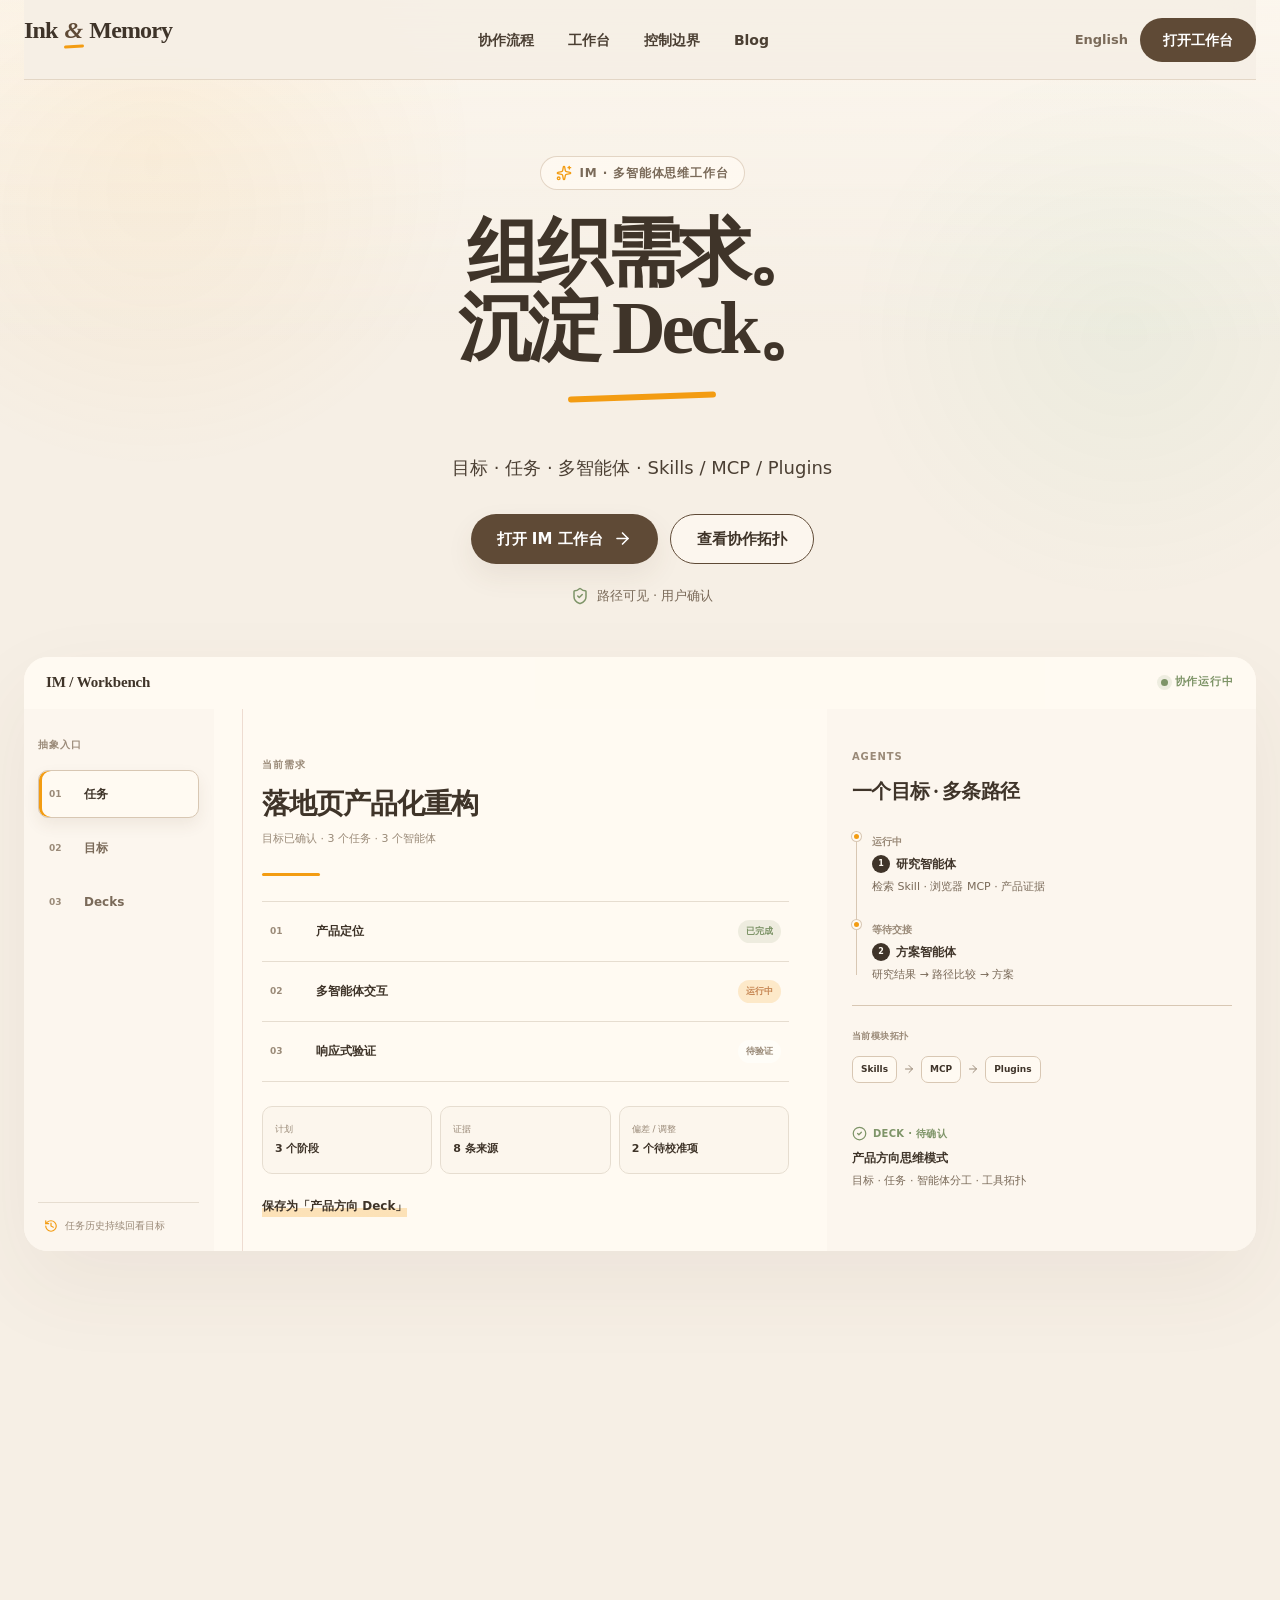
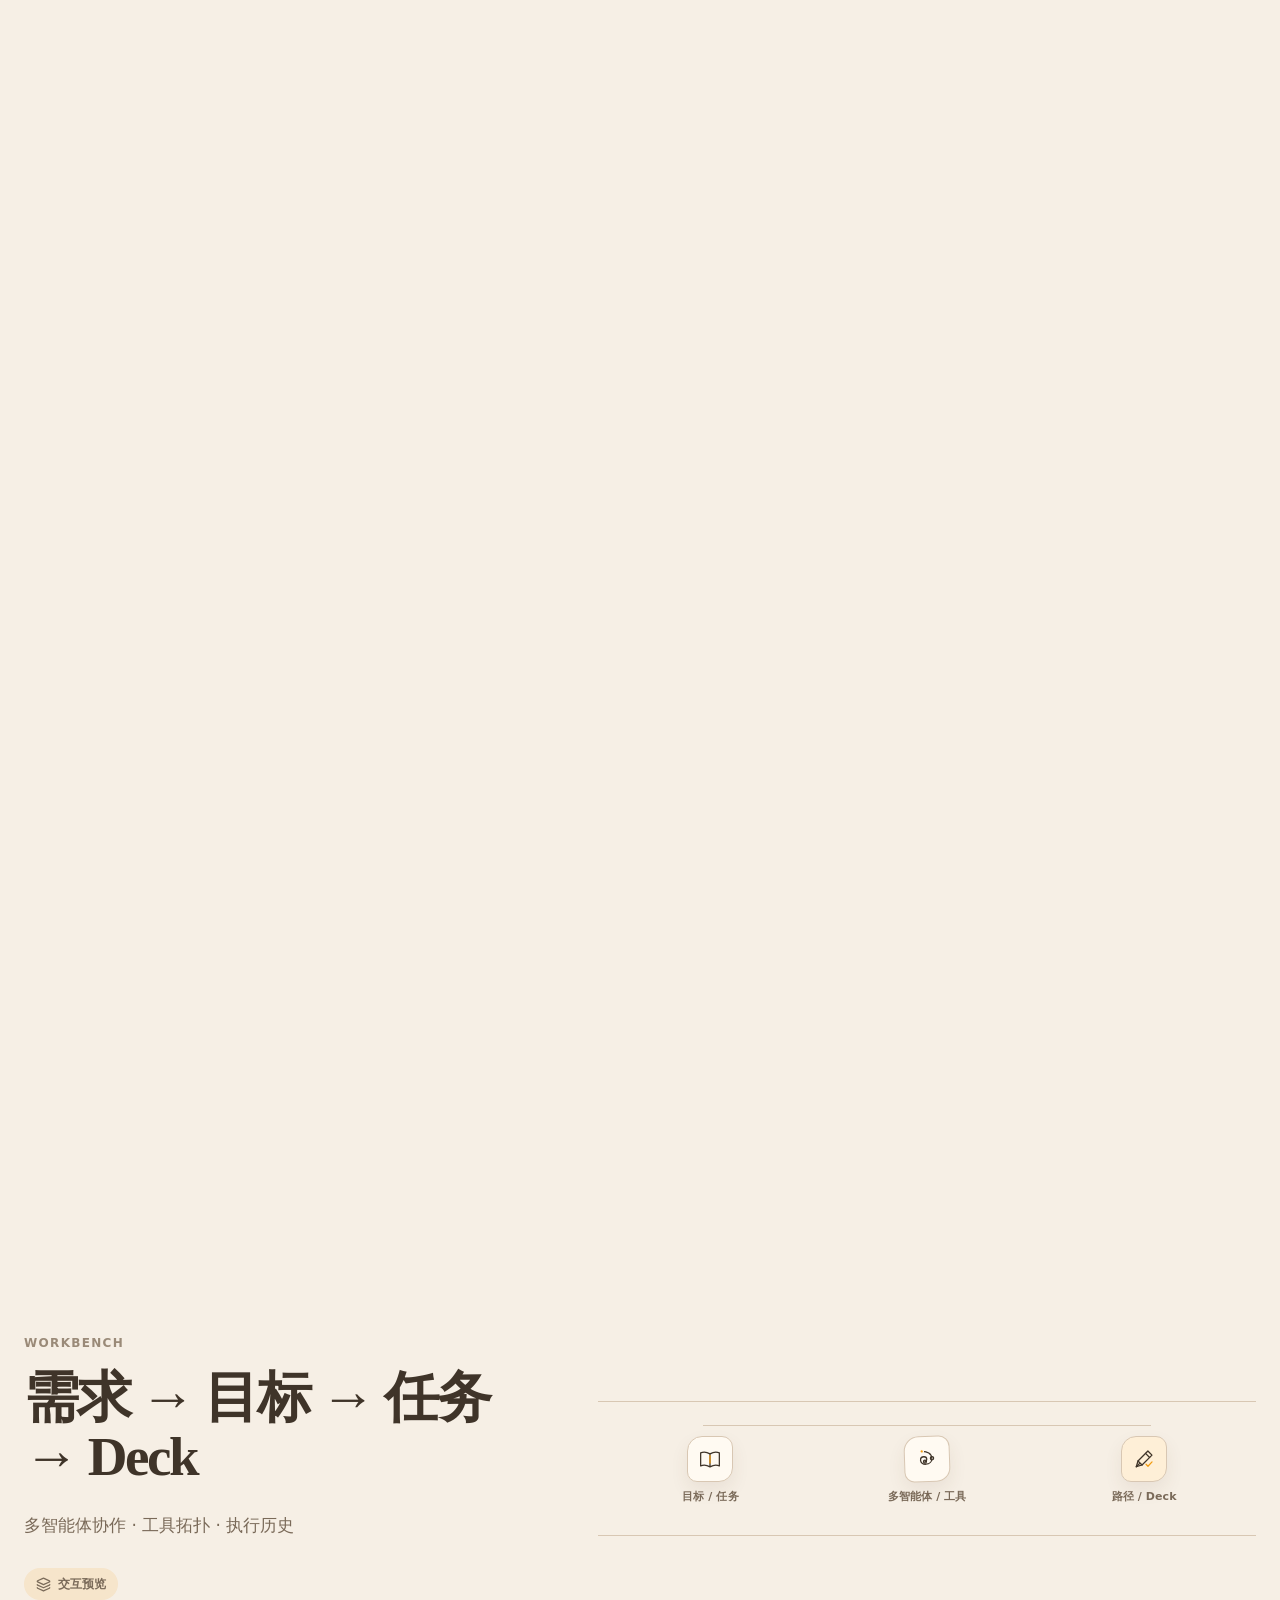
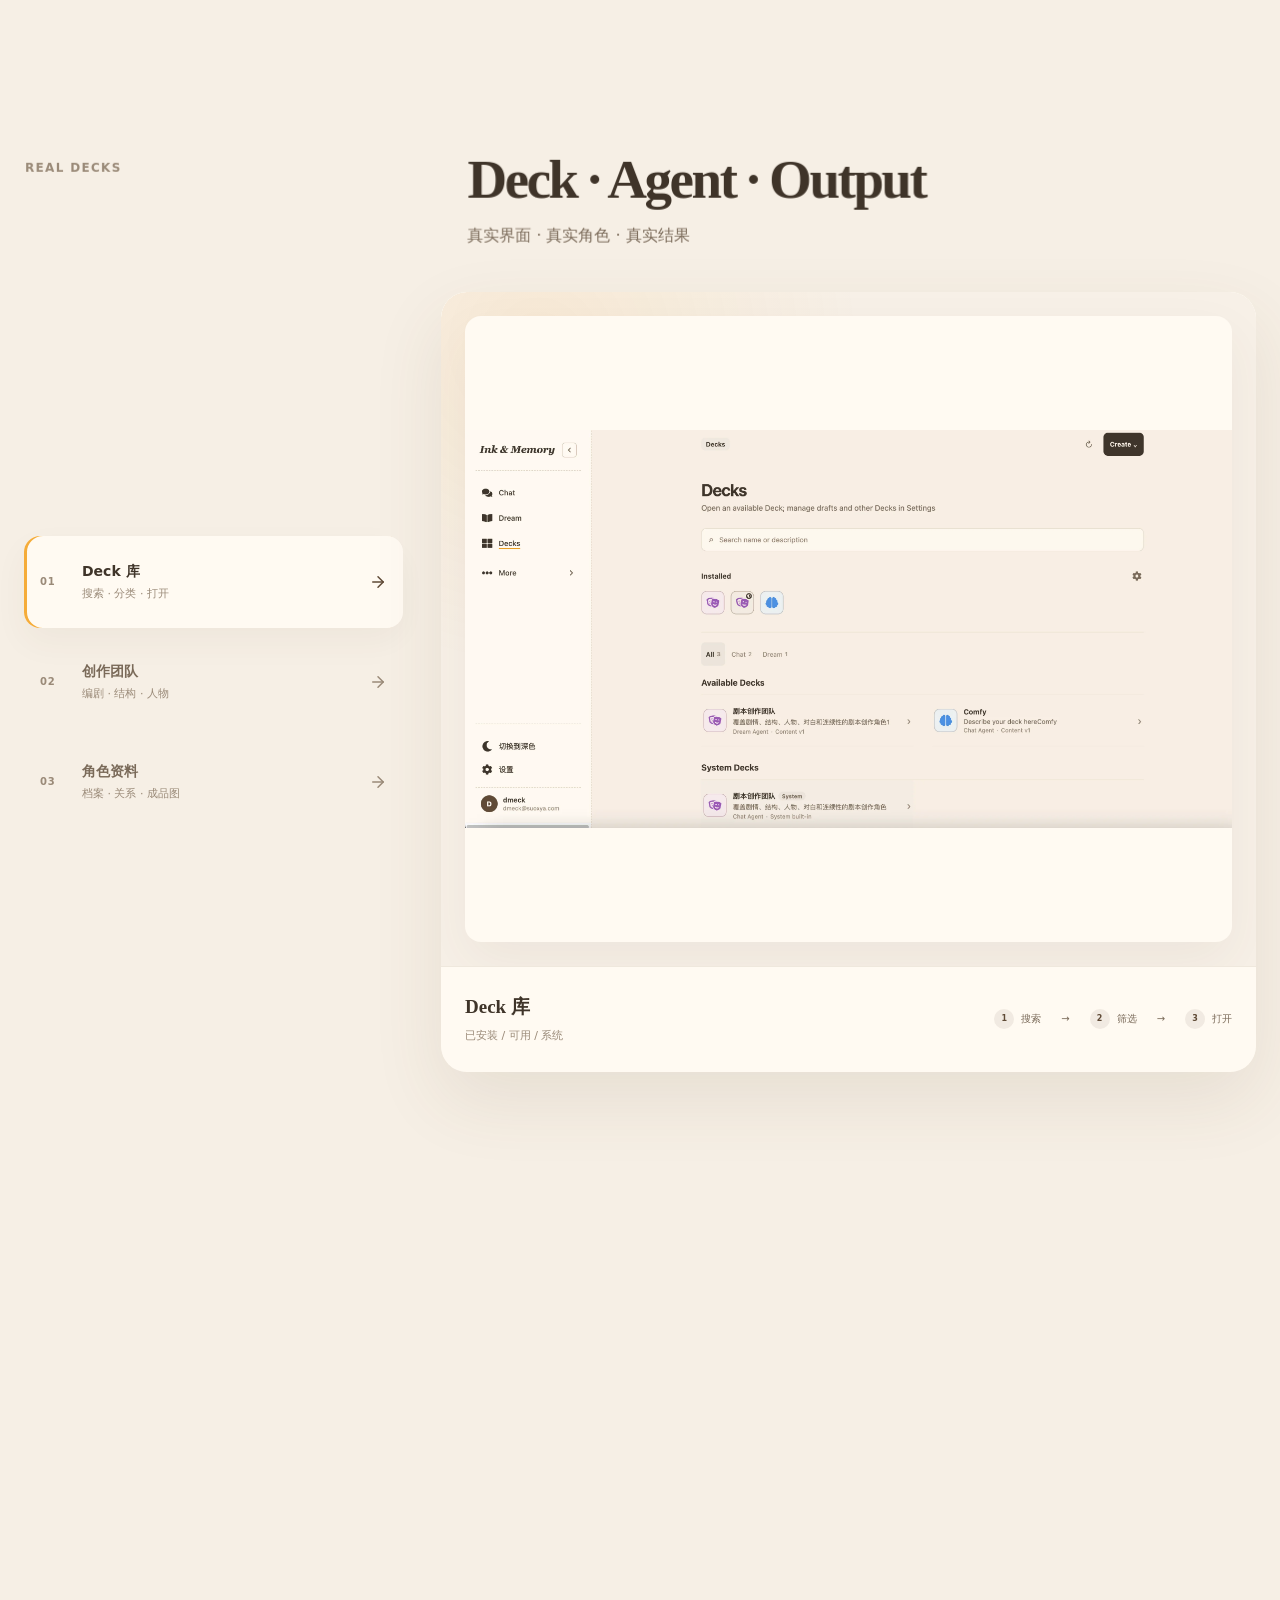
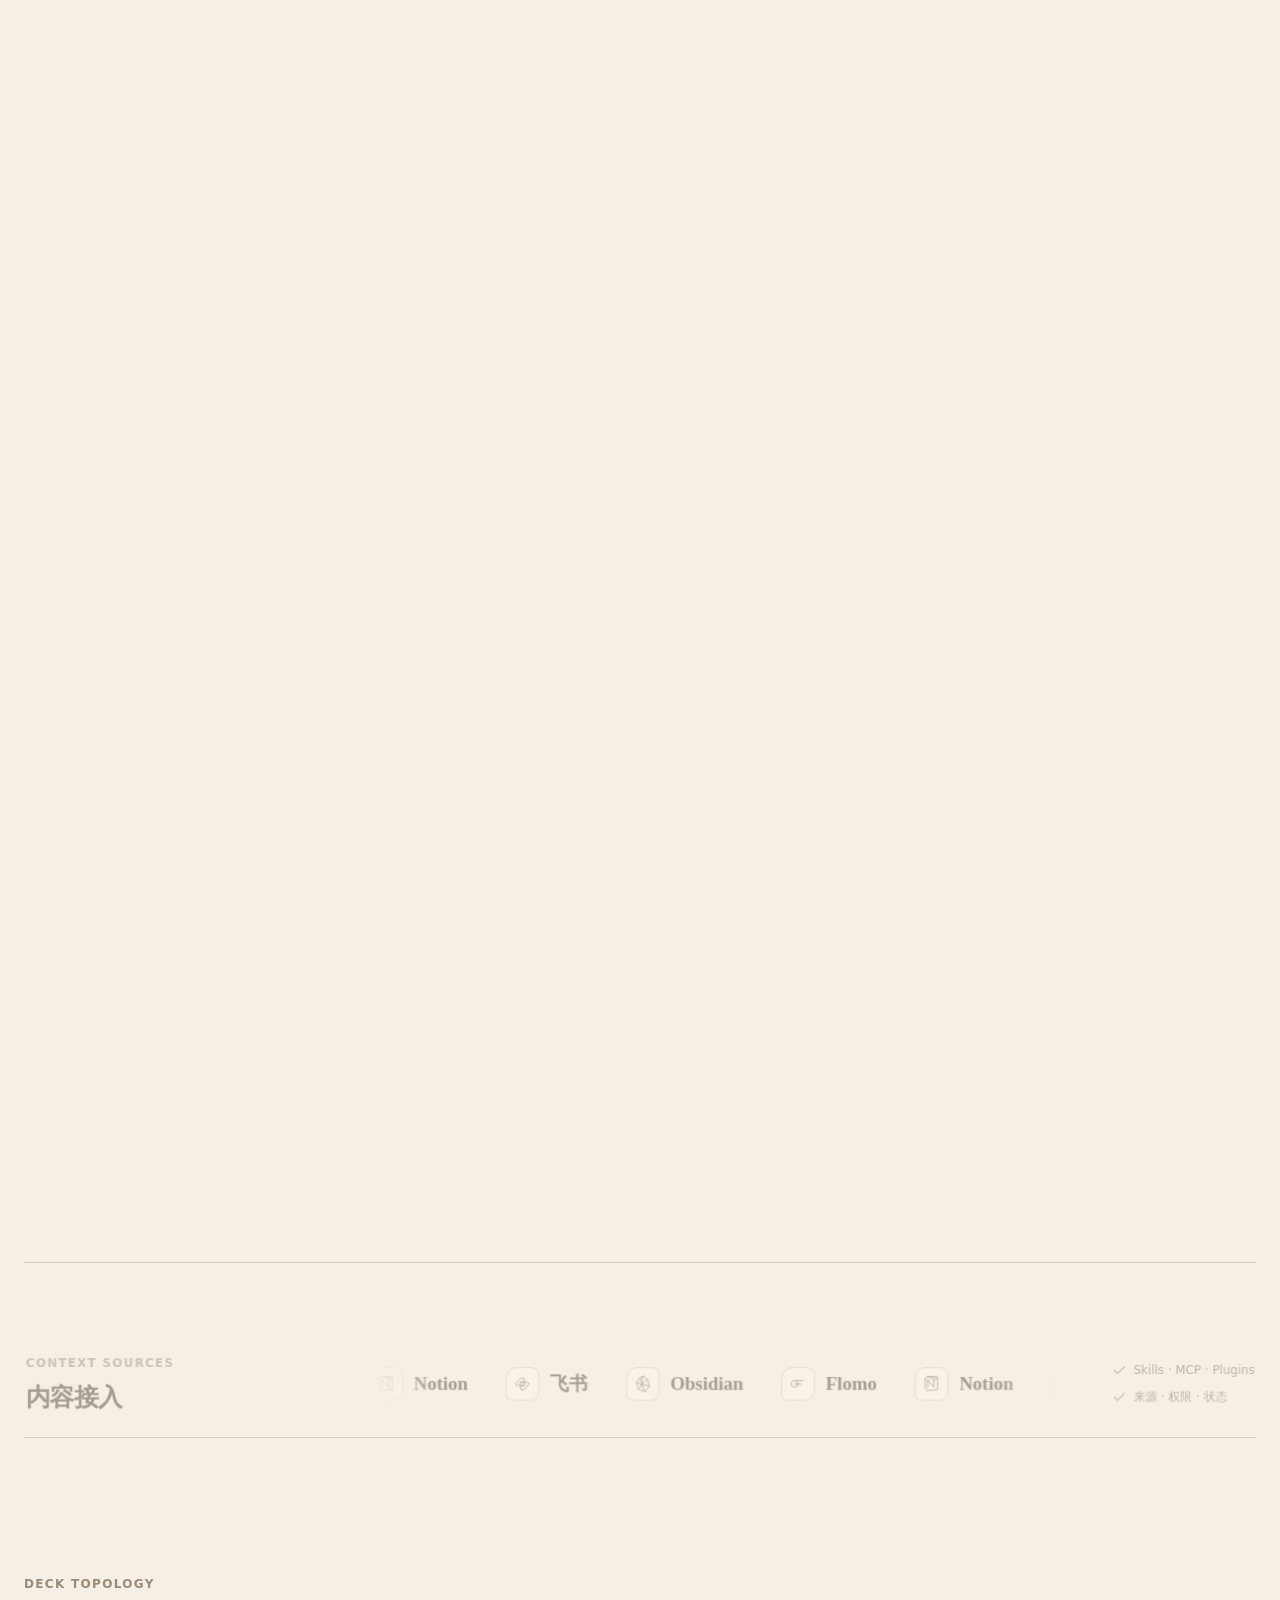
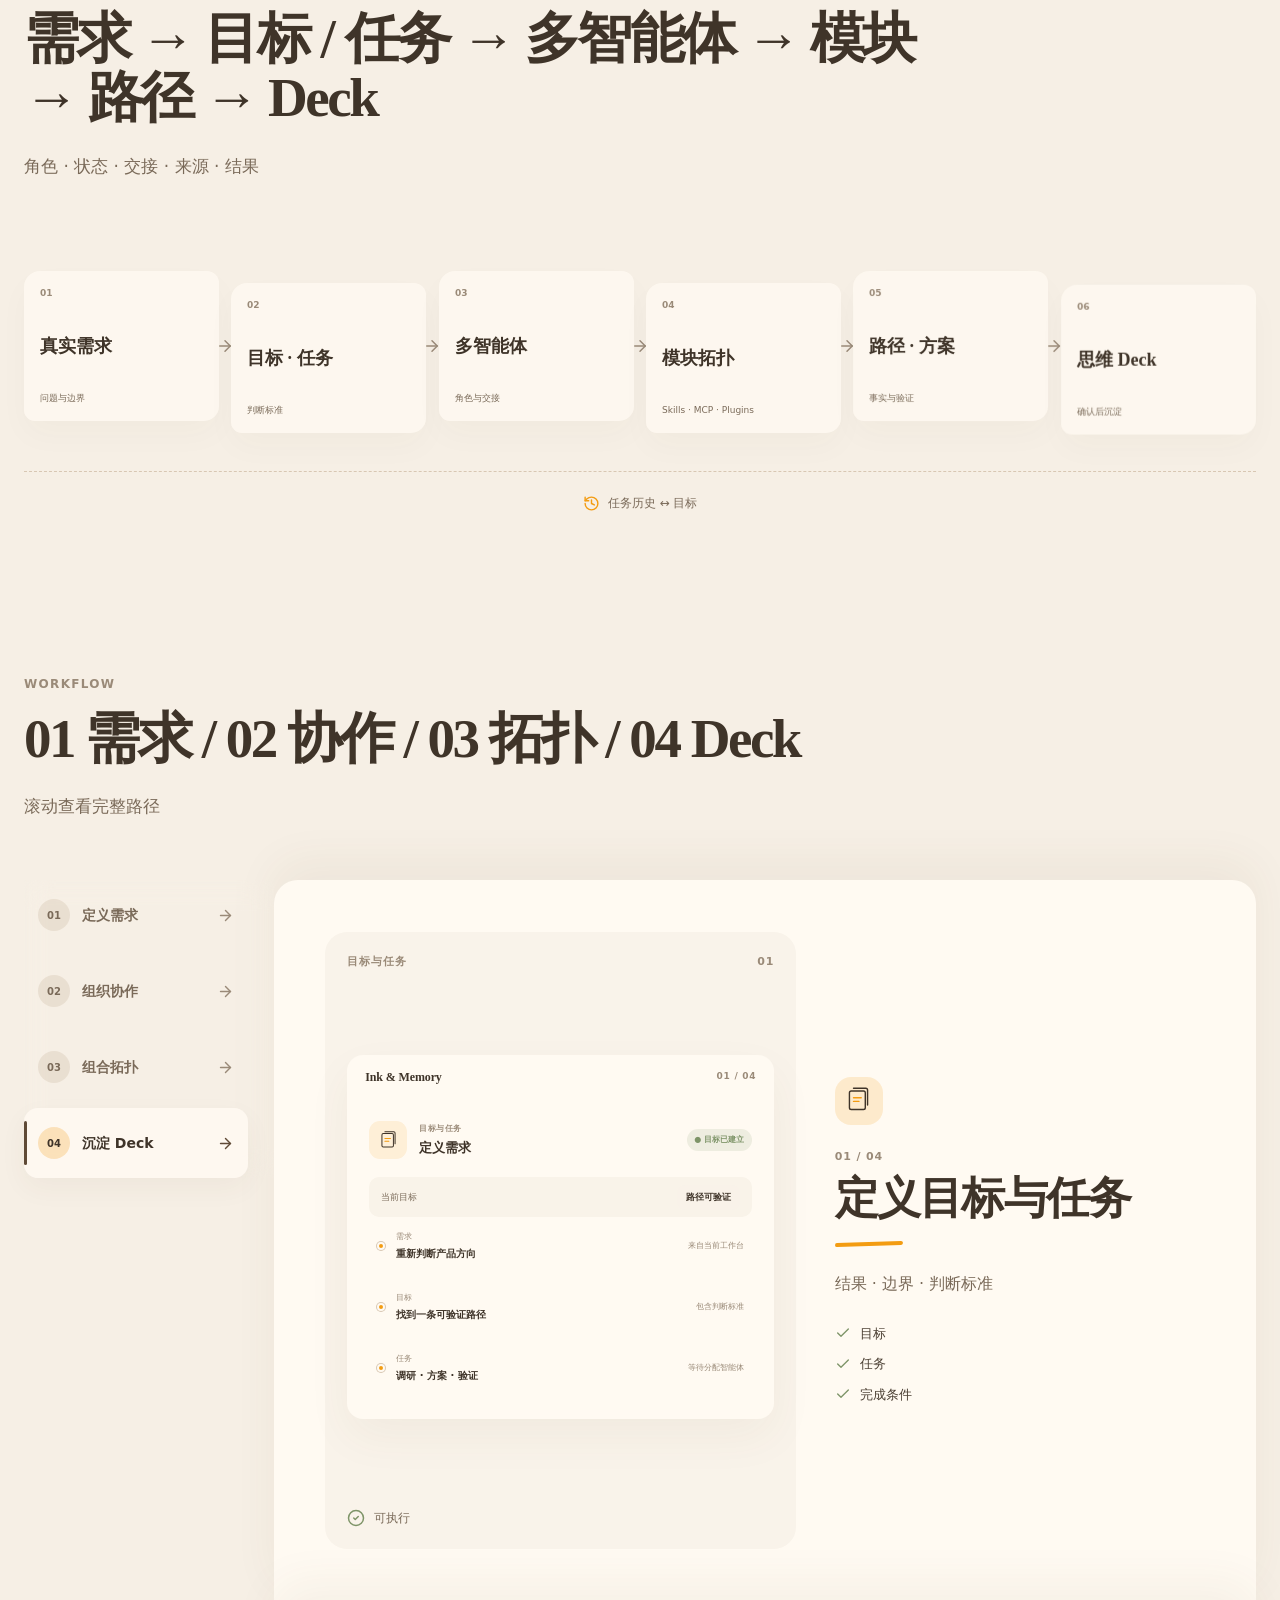
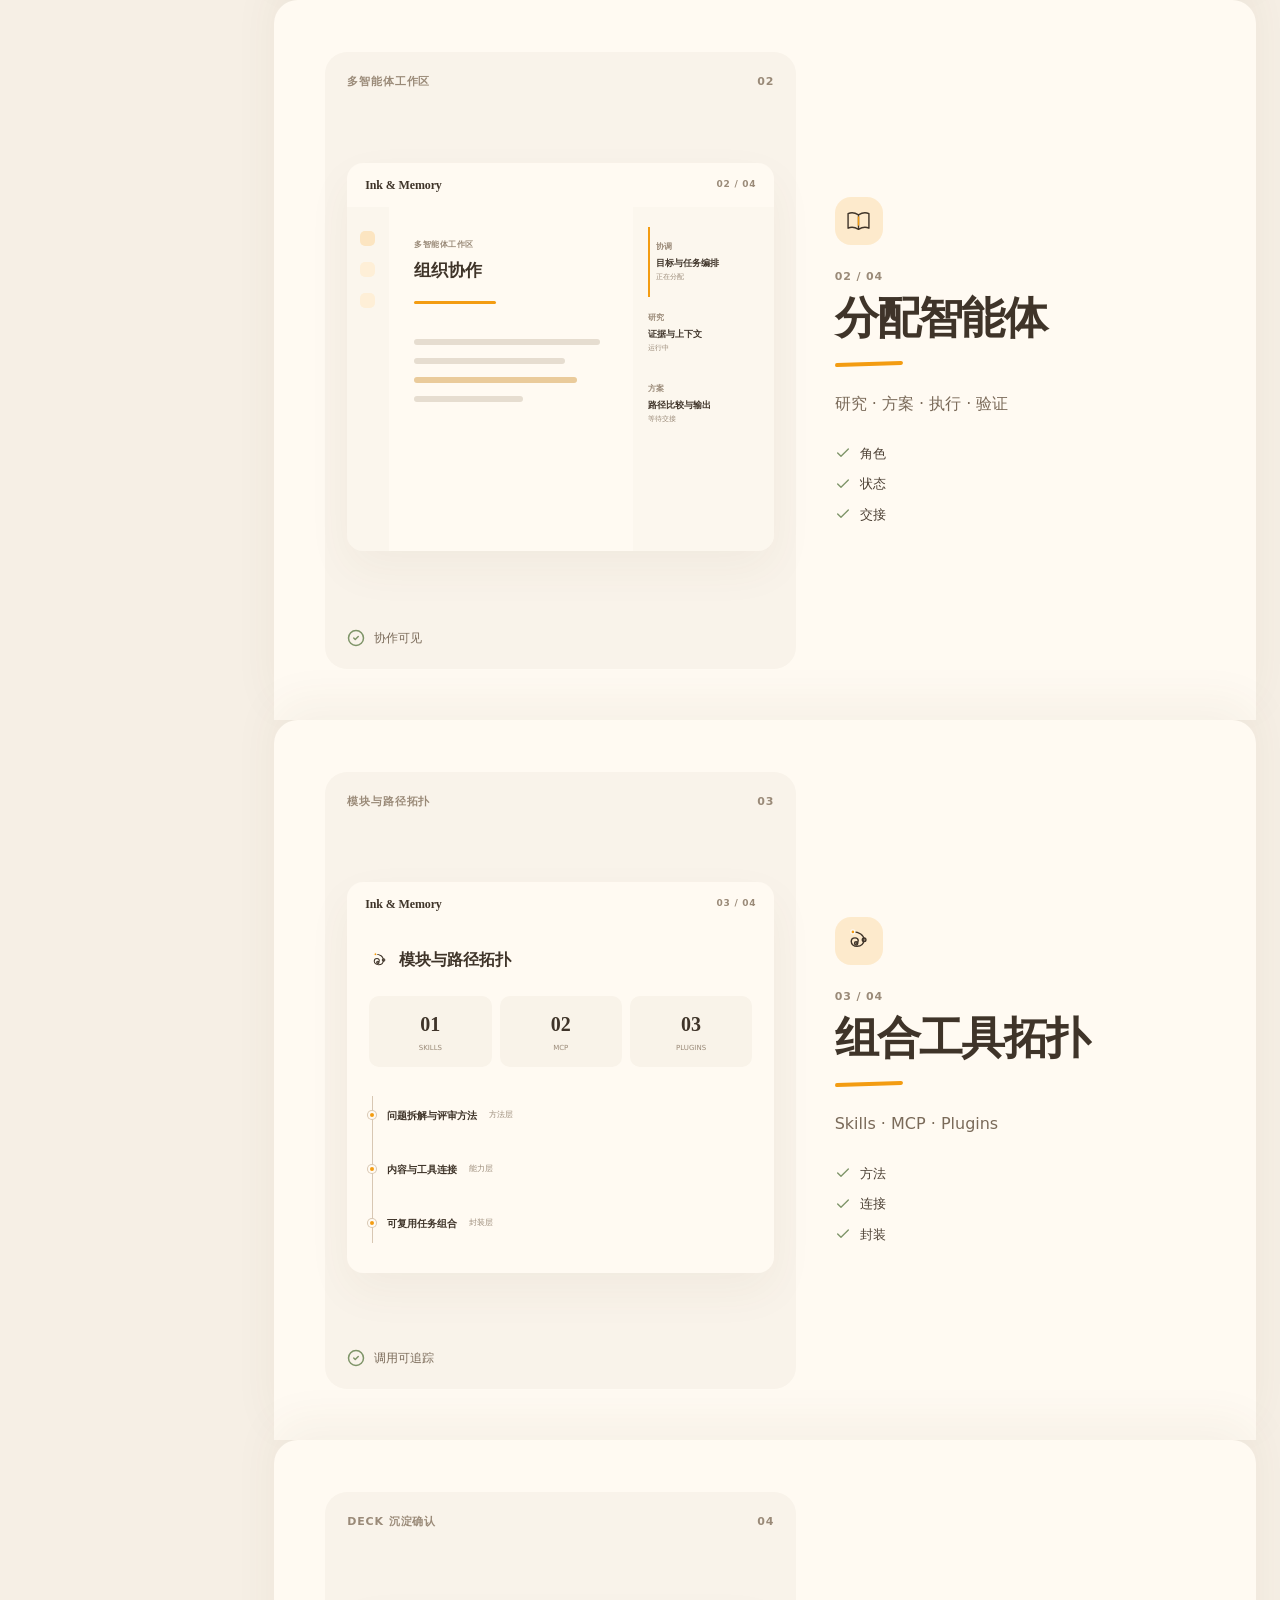
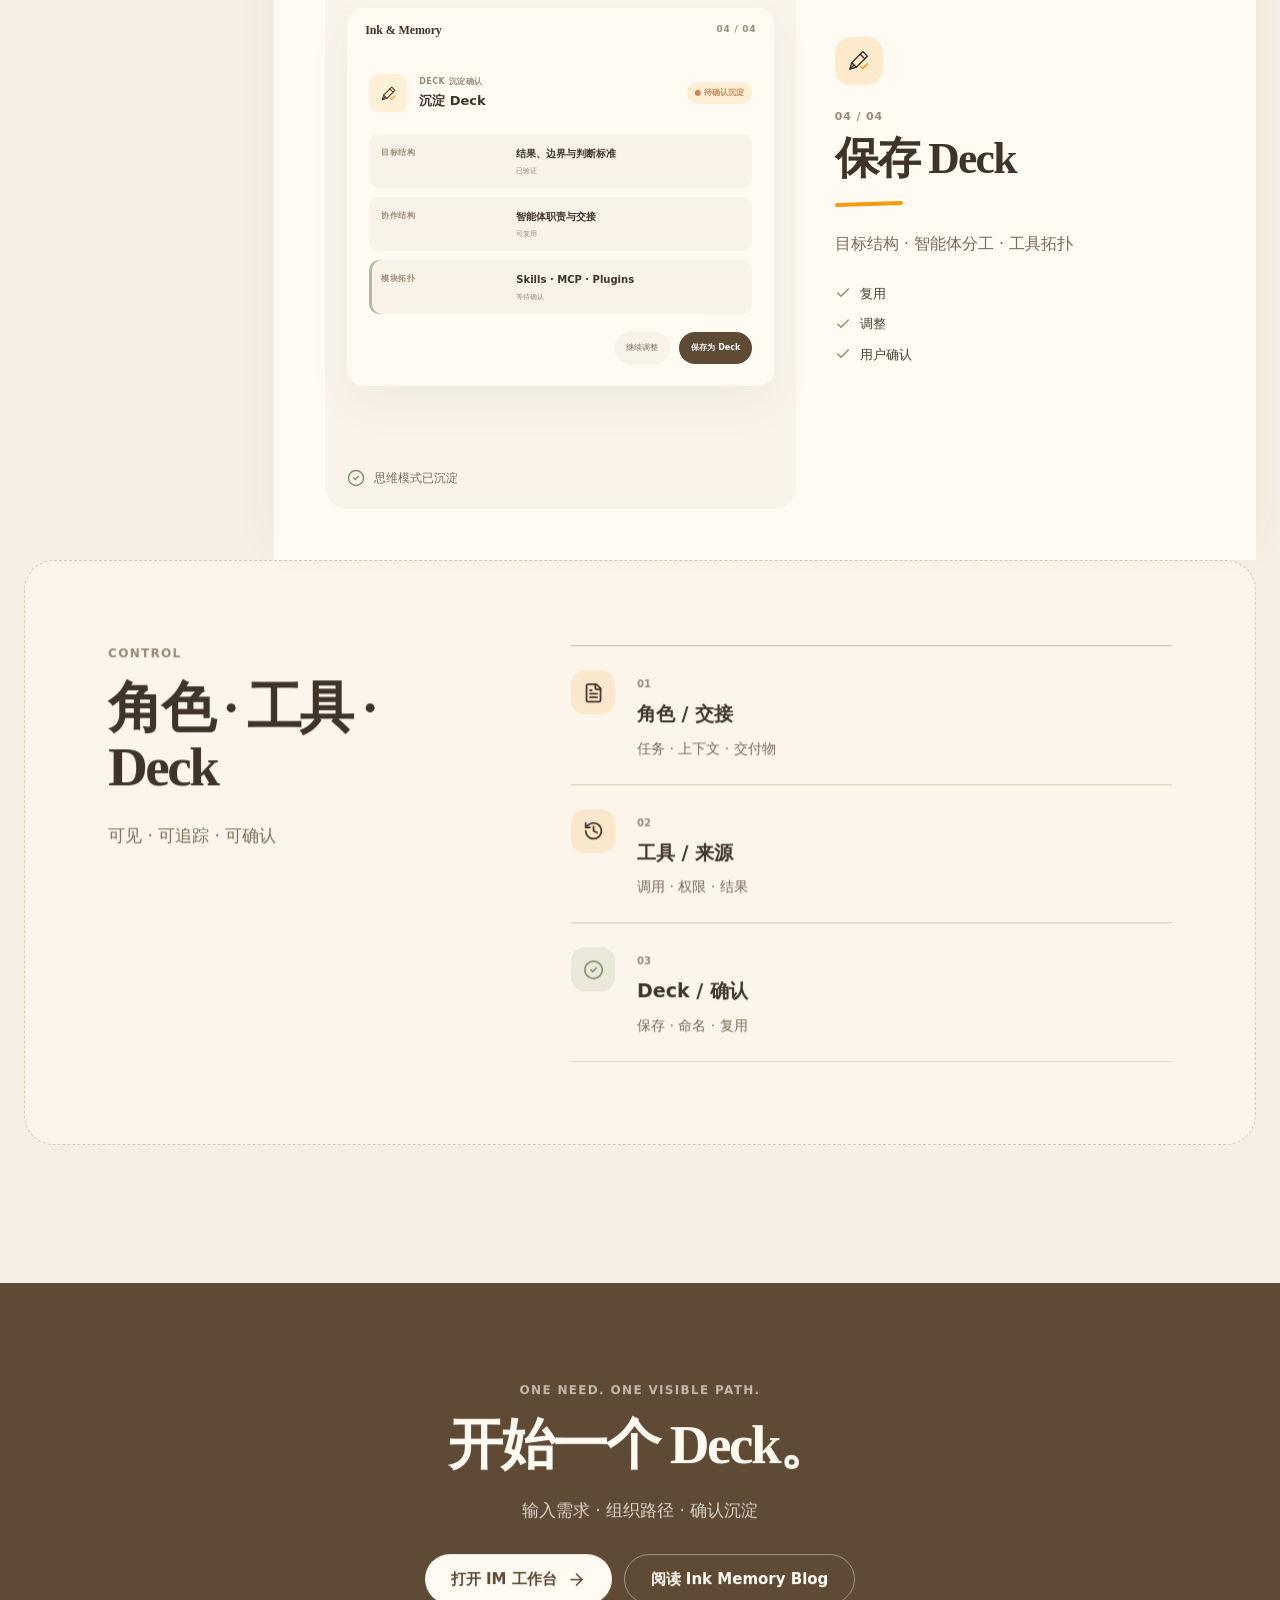
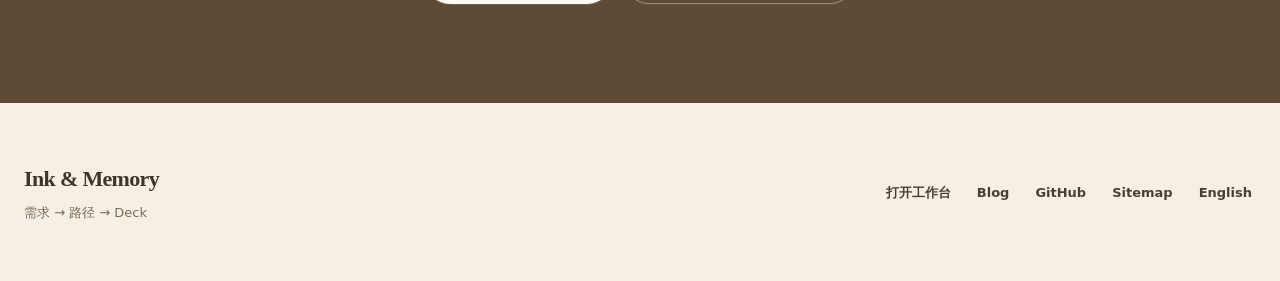
==== commit f4521fa5: "Deploy from -Ink-Memory e8e4d0ac98406ea4c86671faafa594ce1601dcae ink-memory/-Ink-Memory@e8e4d0ac9840" ====
--- a/blog/index.html
+++ b/blog/index.html
@@ -18,29 +18,35 @@
     <meta name="twitter:title" content="Ink &amp; Memory Blog | AI 写作记忆与工作空间设计" />
     <meta name="twitter:description" content="Ink & Memory Blog 收录 AI 写作、长期记忆、Workspace 状态管理和交互设计文章。" />
     <meta name="twitter:image" content="https://suoxya.com/og-image.png" />
-    <script type="application/ld+json">{"@context":"https://schema.org","@type":"ItemList","itemListElement":[{"@type":"ListItem","position":1,"url":"https://suoxya.com/blog/how-does-an-ai-know-what-you-are-writing/","name":"How Does an AI Know What You Are Writing?"},{"@type":"ListItem","position":2,"url":"https://suoxya.com/blog/workspace-state-management/","name":"Workspace 工作空间状态管理与交互入口设计"}]}</script>
+    <script type="application/ld+json">{"@context":"https://schema.org","@type":"ItemList","itemListElement":[{"@type":"ListItem","position":1,"name":"讲义｜连接器进入 Agent 工作空间之后：状态、信任与动作的边界"},{"@type":"ListItem","position":2,"name":"Lecture Notes | When Connectors Enter the Agent Workspace: Boundaries of State, Trust, and Action"},{"@type":"ListItem","position":3,"url":"https://suoxya.com/blog/workspace-state-management/","name":"Workspace 工作空间状态管理与交互入口设计"},{"@type":"ListItem","position":4,"url":"https://suoxya.com/blog/how-does-an-ai-know-what-you-are-writing/","name":"How Does an AI Know What You Are Writing?"}]}</script>
     <title>Ink &amp; Memory Blog | AI 写作记忆与工作空间设计</title>
-    <link rel="icon" href="data:image/svg+xml,%3Csvg xmlns='http://www.w3.org/2000/svg' viewBox='0 0 64 64'%3E%3Crect width='64' height='64' rx='32' fill='%23FFD42A'/%3E%3Ctext x='32' y='39' text-anchor='middle' font-size='20' font-family='Arial,sans-serif' font-weight='900' fill='%23111111'%3EI%26M%3C/text%3E%3C/svg%3E" />
-    <script>document.documentElement.classList.add('js-enabled');</script>
-    <style>.js-enabled #root > .seo-static-content { display: none; }</style>
-    <script type="module" crossorigin src="/assets/main-6PJIUPOQ.js"></script>
-    <link rel="stylesheet" crossorigin href="/assets/main-DI3vYWna.css">
+    <link rel="icon" href="data:image/svg+xml,%3Csvg xmlns='http://www.w3.org/2000/svg' viewBox='0 0 64 64'%3E%3Crect width='64' height='64' rx='18' fill='%23F39C12'/%3E%3Ctext x='32' y='39' text-anchor='middle' font-size='20' font-family='Arial,sans-serif' font-weight='900' fill='%233F3429'%3EI%26M%3C/text%3E%3C/svg%3E" />
+    <script type="module" crossorigin src="/assets/main-D-I27cmr.js"></script>
+    <link rel="stylesheet" crossorigin href="/assets/main-4lK6szG4.css">
   </head>
   <body>
     <div id="root">
       <main class="seo-static-content" aria-label="Ink & Memory Blog">
         <h1>Articles</h1>
           <article>
-            <a href="/blog/how-does-an-ai-know-what-you-are-writing/"><img src="/blog/ai-writing/01-cover.png" alt="" width="1400" height="788" /></a>
+            <h2><a href="/blog/connectors-in-agent-workspace-state-trust-action-boundaries/">讲义｜连接器进入 Agent 工作空间之后：状态、信任与动作的边界</a></h2>
+            <p>从工作空间主体、远程资源版本与能力边界出发，讨论连接器进入 Agent 工作环境后，状态如何持续、信任如何建立、动作如何安全发生。</p>
+            <p><time datetime="2026-08-31">2026-08-31</time> · 18 分钟阅读 · 中文</p>
+          </article>
+          <article>
+            <h2><a href="/blog/connectors-in-agent-workspace-state-trust-action-boundaries-en/">Lecture Notes | When Connectors Enter the Agent Workspace: Boundaries of State, Trust, and Action</a></h2>
+            <p>A product and systems design essay on what changes when connectors enter an Agent workspace: which state persists, how users can verify trust, and when proposed actions may safely become real changes.</p>
+            <p><time datetime="2026-08-31">2026-08-31</time> · 20 min read · English</p>
+          </article>
+          <article>
+            <h2><a href="/blog/workspace-state-management/">Workspace 工作空间状态管理与交互入口设计</a></h2>
+            <p>从 Ink &amp; Memory 的工作空间设计出发，梳理 AI 如何跟随当前文档、区分 thread / workspace / editor session，并在没有打开文档时自然回到聊天。</p>
+            <p><time datetime="2026-07-09">2026-07-09</time> · 6 分钟阅读 · 中文</p>
+          </article>
+          <article>
             <h2><a href="/blog/how-does-an-ai-know-what-you-are-writing/">How Does an AI Know What You Are Writing?</a></h2>
             <p>A product design essay about shared attention in an AI writing workspace: current editor state, document switching, visible edit approval, and why the assistant should read the same page as the writer.</p>
             <p><time datetime="2026-06-23">2026-06-23</time> · 10 min read · English</p>
-          </article>
-          <article>
-            <a href="/blog/workspace-state-management/"><img src="/blog/workspace/01-cover.jpeg" alt="" width="1280" height="545" /></a>
-            <h2><a href="/blog/workspace-state-management/">Workspace 工作空间状态管理与交互入口设计</a></h2>
-            <p>从 Ink &amp; Memory 的工作空间设计出发，梳理 AI 如何跟随当前文档、区分 thread / workspace / editor session，并在没有打开文档时自然回到聊天。</p>
-            <p><time datetime="2026-07-09">2026-07-09</time> · 6 分钟阅读 · 中文</p>
           </article>
       </main>
     </div>
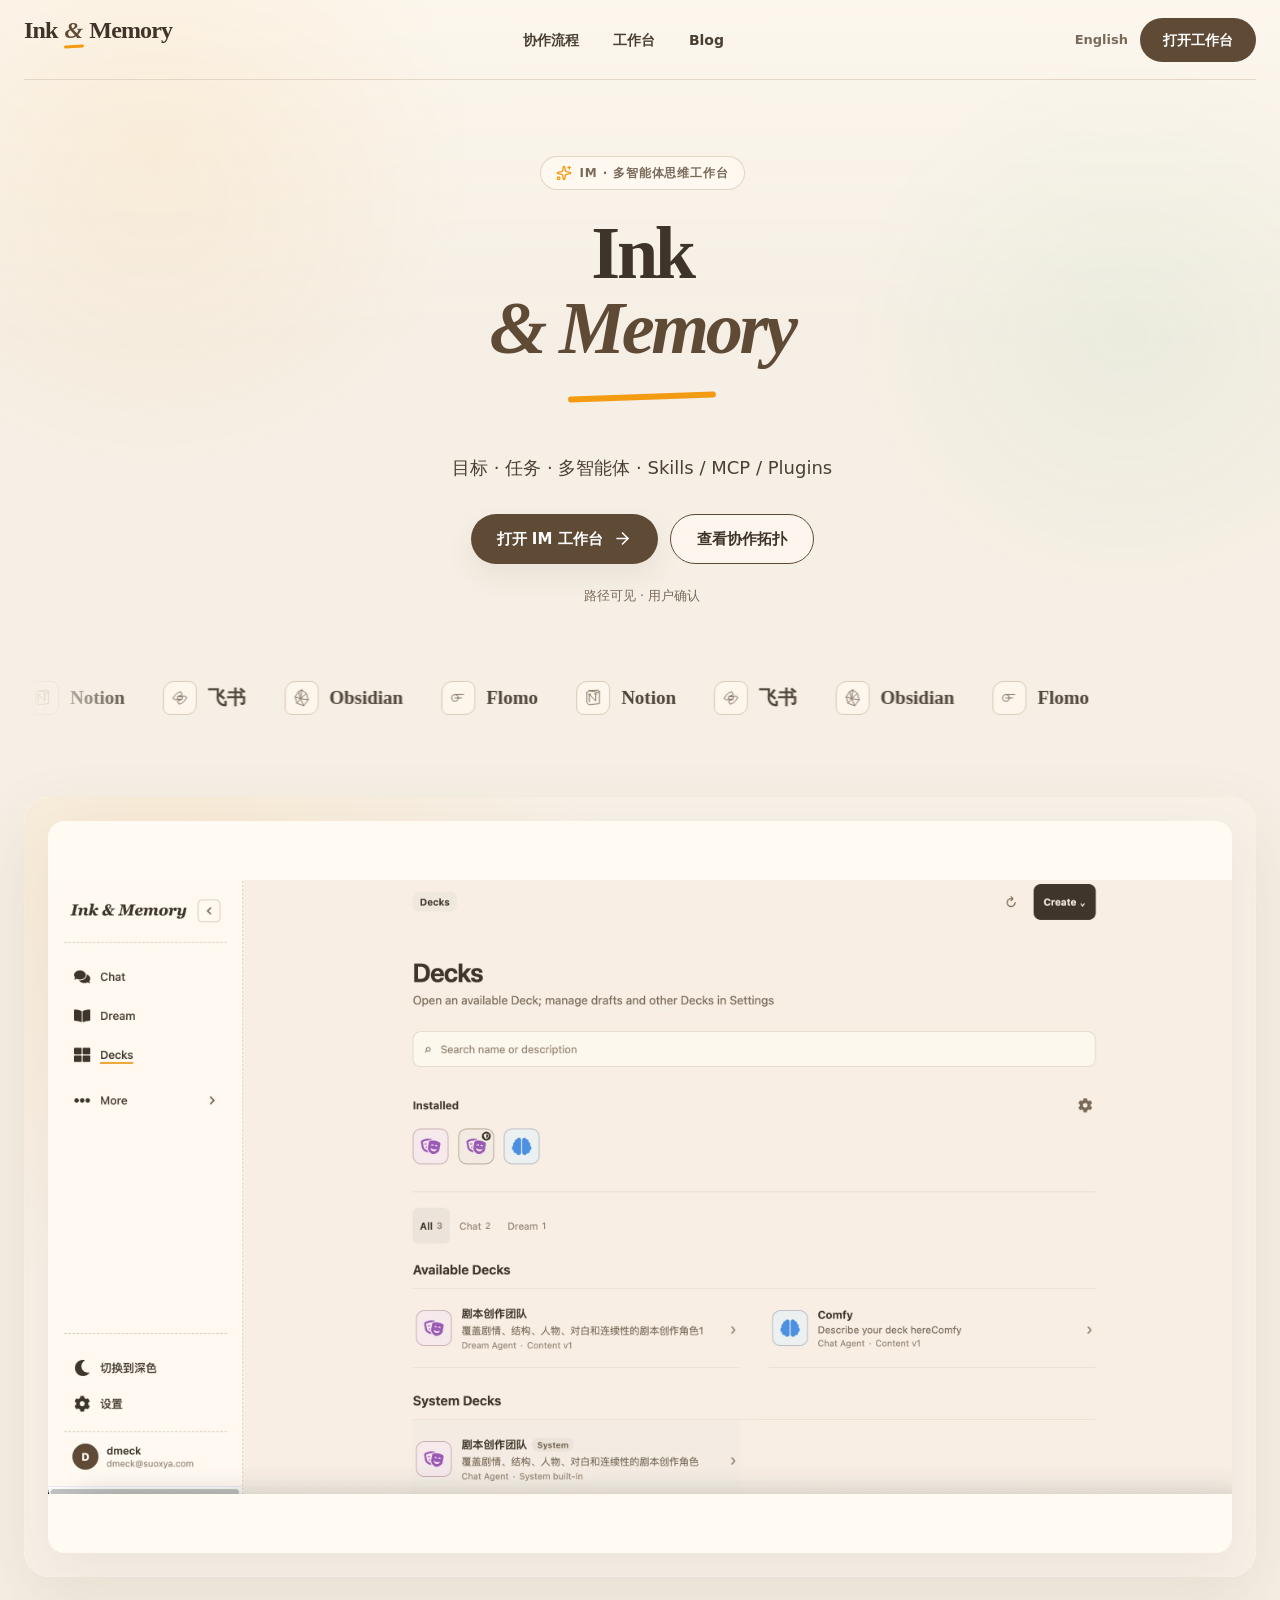
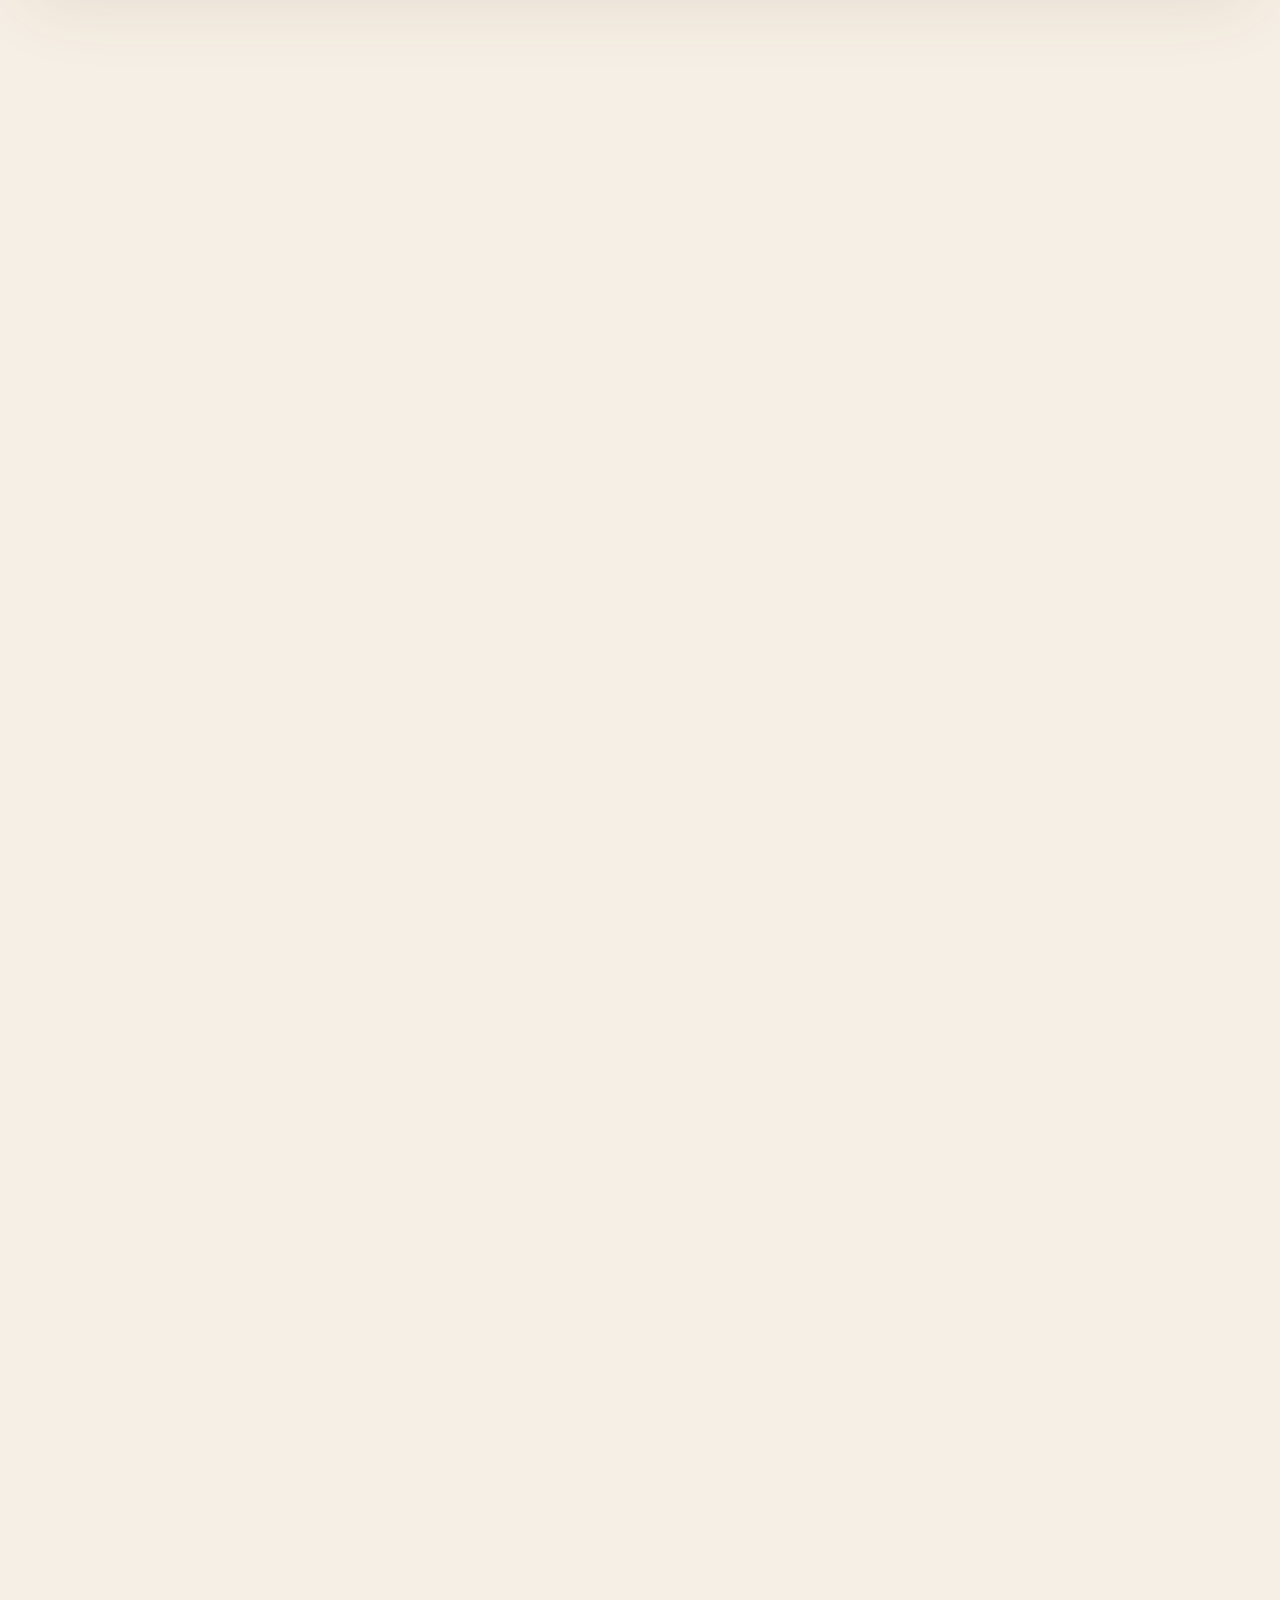
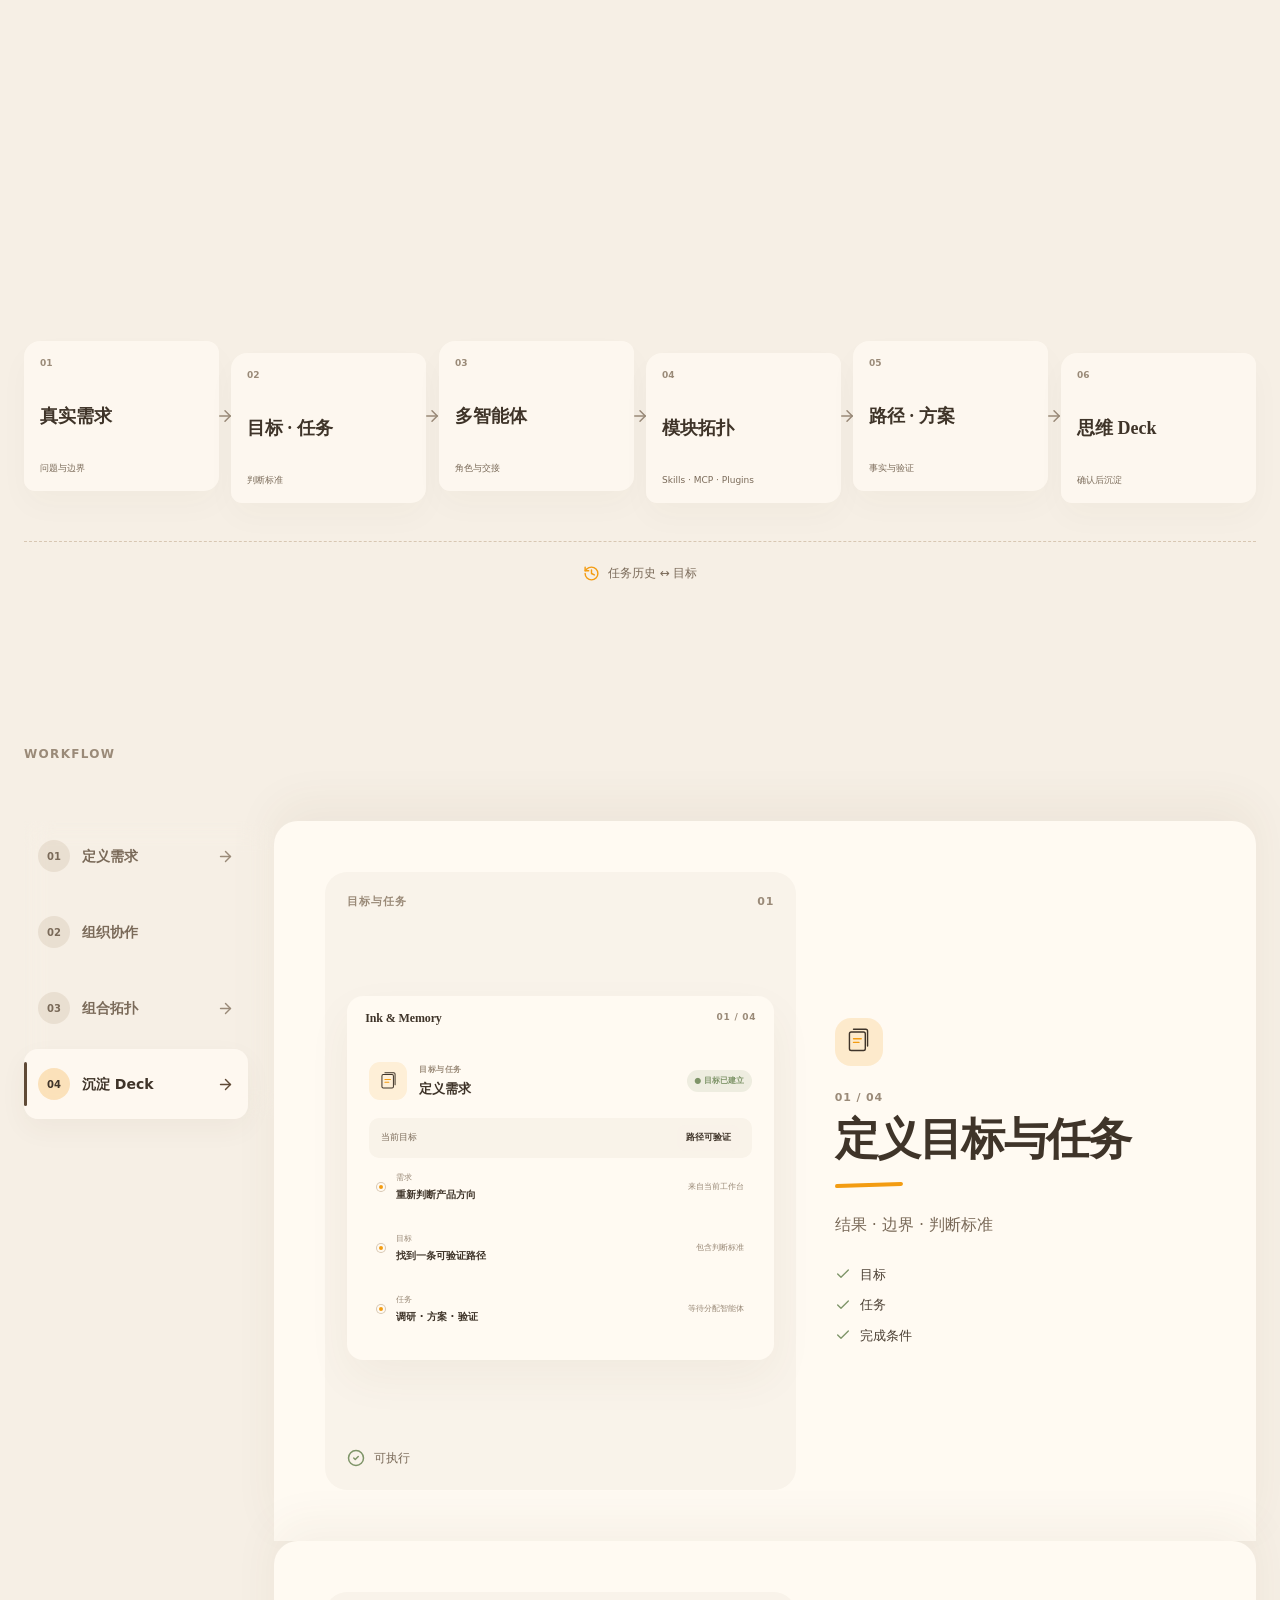
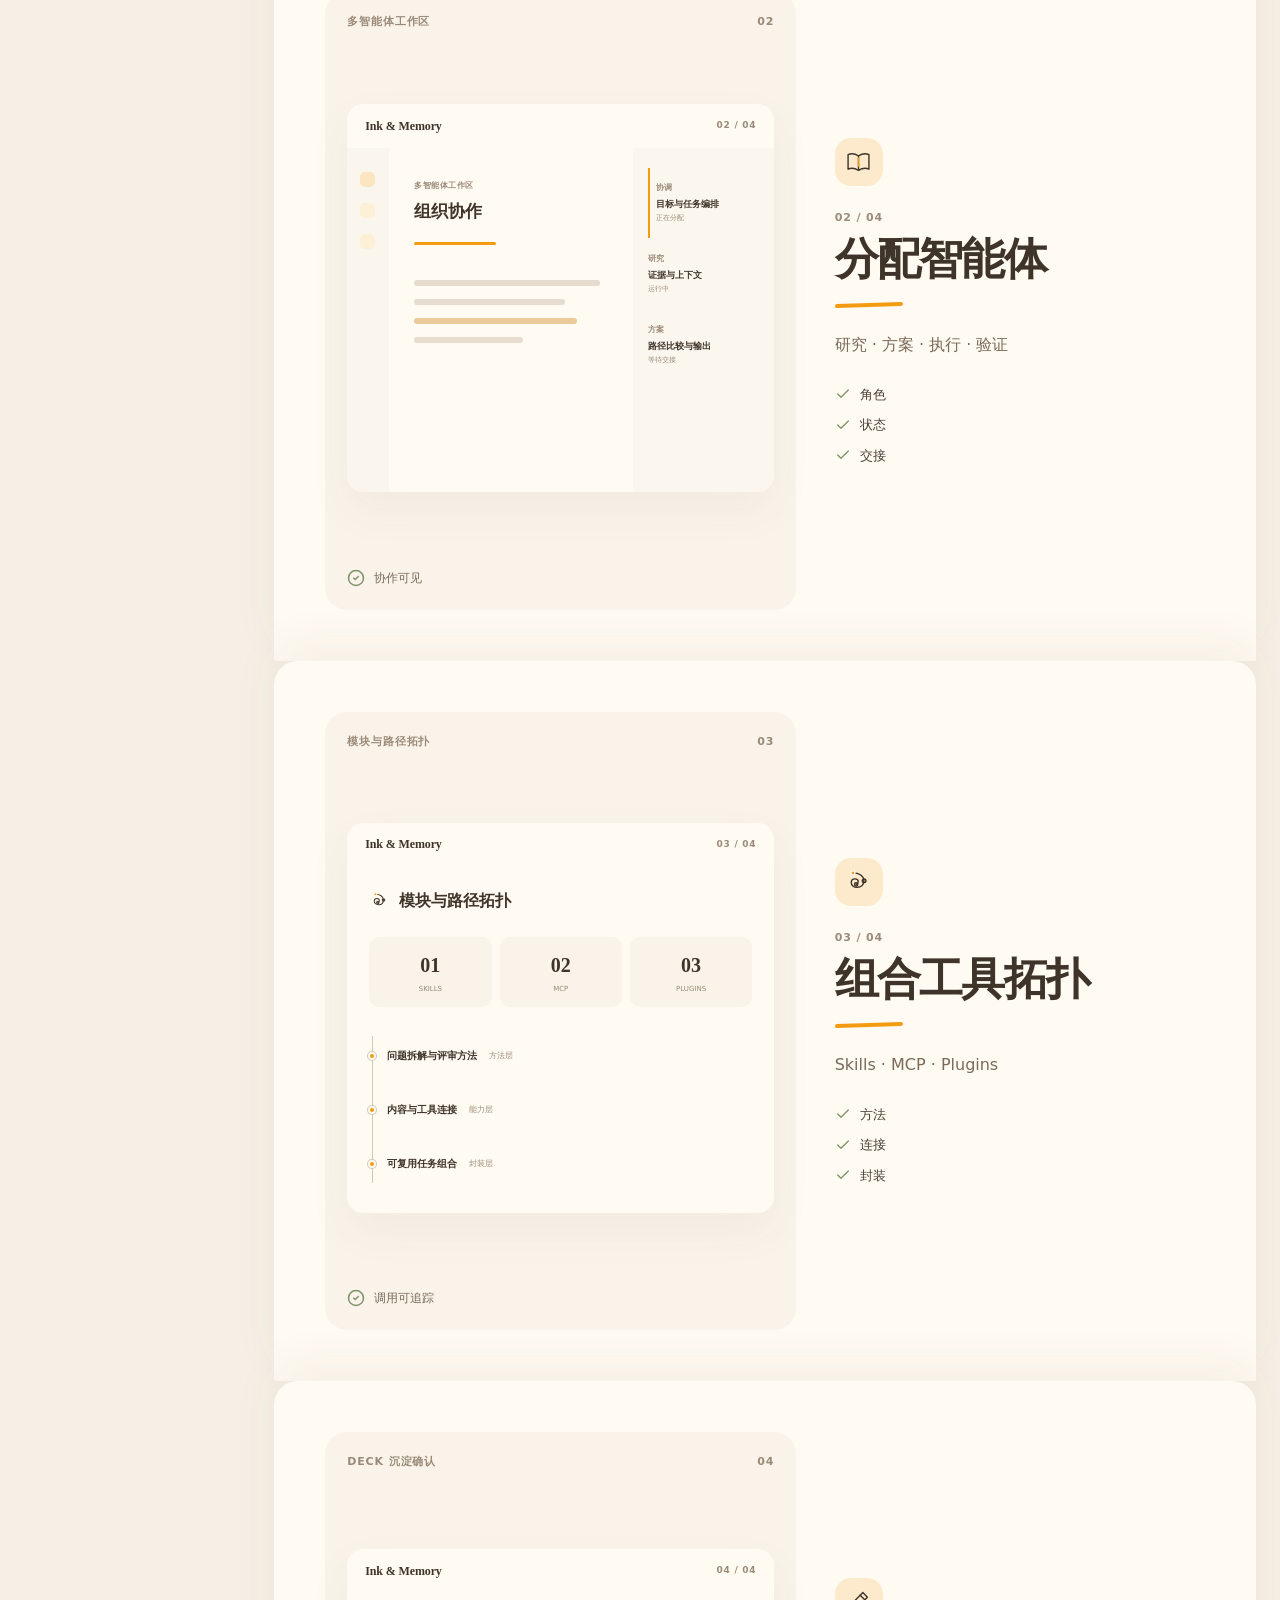
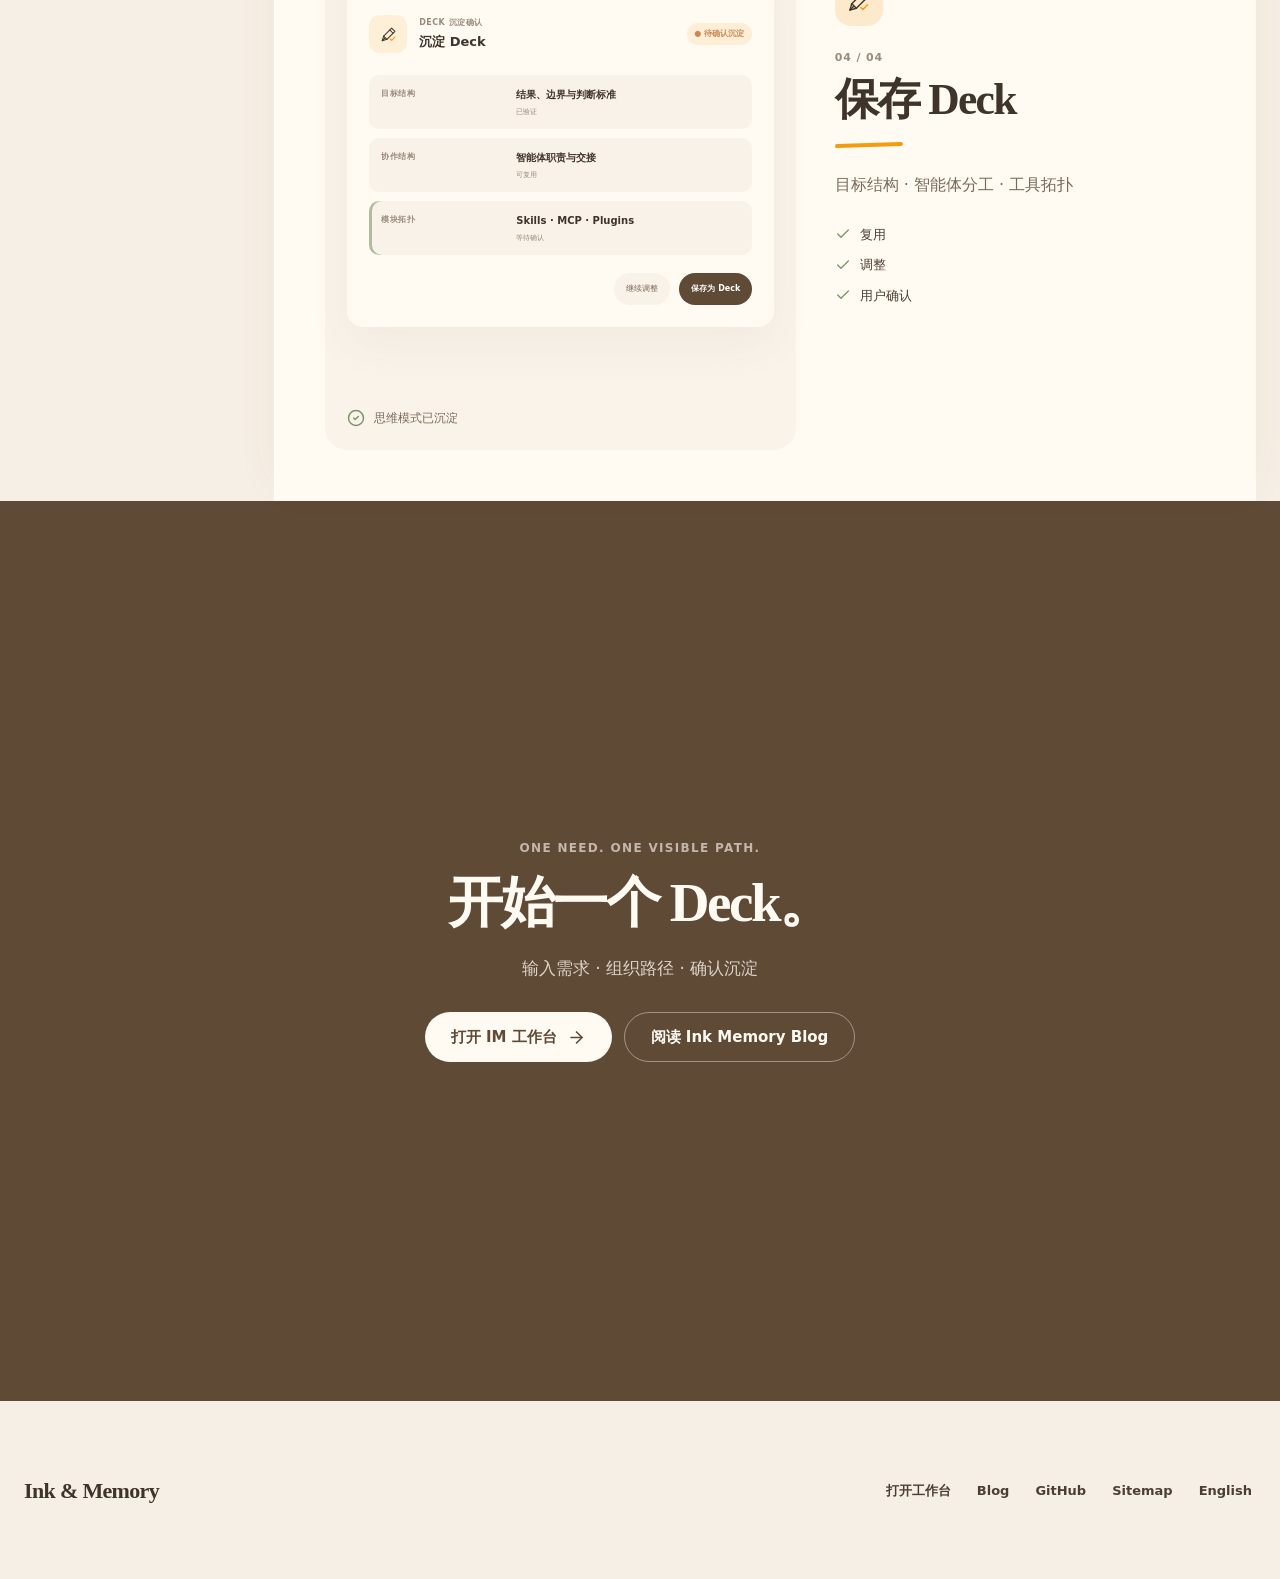
==== commit 7c4809b0: "Deploy from -Ink-Memory 803e0e8a2862576892fd56550e87f79b4a955864 ink-memory/-Ink-Memory@803e0e8a2862" ====
--- a/blog/index.html
+++ b/blog/index.html
@@ -21,11 +21,12 @@
     <script type="application/ld+json">{"@context":"https://schema.org","@type":"ItemList","itemListElement":[{"@type":"ListItem","position":1,"name":"讲义｜连接器进入 Agent 工作空间之后：状态、信任与动作的边界"},{"@type":"ListItem","position":2,"name":"Lecture Notes | When Connectors Enter the Agent Workspace: Boundaries of State, Trust, and Action"},{"@type":"ListItem","position":3,"url":"https://suoxya.com/blog/workspace-state-management/","name":"Workspace 工作空间状态管理与交互入口设计"},{"@type":"ListItem","position":4,"url":"https://suoxya.com/blog/how-does-an-ai-know-what-you-are-writing/","name":"How Does an AI Know What You Are Writing?"}]}</script>
     <title>Ink &amp; Memory Blog | AI 写作记忆与工作空间设计</title>
     <link rel="icon" href="data:image/svg+xml,%3Csvg xmlns='http://www.w3.org/2000/svg' viewBox='0 0 64 64'%3E%3Crect width='64' height='64' rx='18' fill='%23F39C12'/%3E%3Ctext x='32' y='39' text-anchor='middle' font-size='20' font-family='Arial,sans-serif' font-weight='900' fill='%233F3429'%3EI%26M%3C/text%3E%3C/svg%3E" />
-    <script type="module" crossorigin src="/assets/main-D-I27cmr.js"></script>
-    <link rel="stylesheet" crossorigin href="/assets/main-4lK6szG4.css">
+    <script type="module" crossorigin src="/assets/main-h4ApfQ_-.js"></script>
+    <link rel="stylesheet" crossorigin href="/assets/main-DvF2vFhF.css">
   </head>
   <body>
     <div id="root">
+      <noscript>
       <main class="seo-static-content" aria-label="Ink & Memory Blog">
         <h1>Articles</h1>
           <article>
@@ -49,6 +50,7 @@
             <p><time datetime="2026-06-23">2026-06-23</time> · 10 min read · English</p>
           </article>
       </main>
+      </noscript>
     </div>
   </body>
 </html>
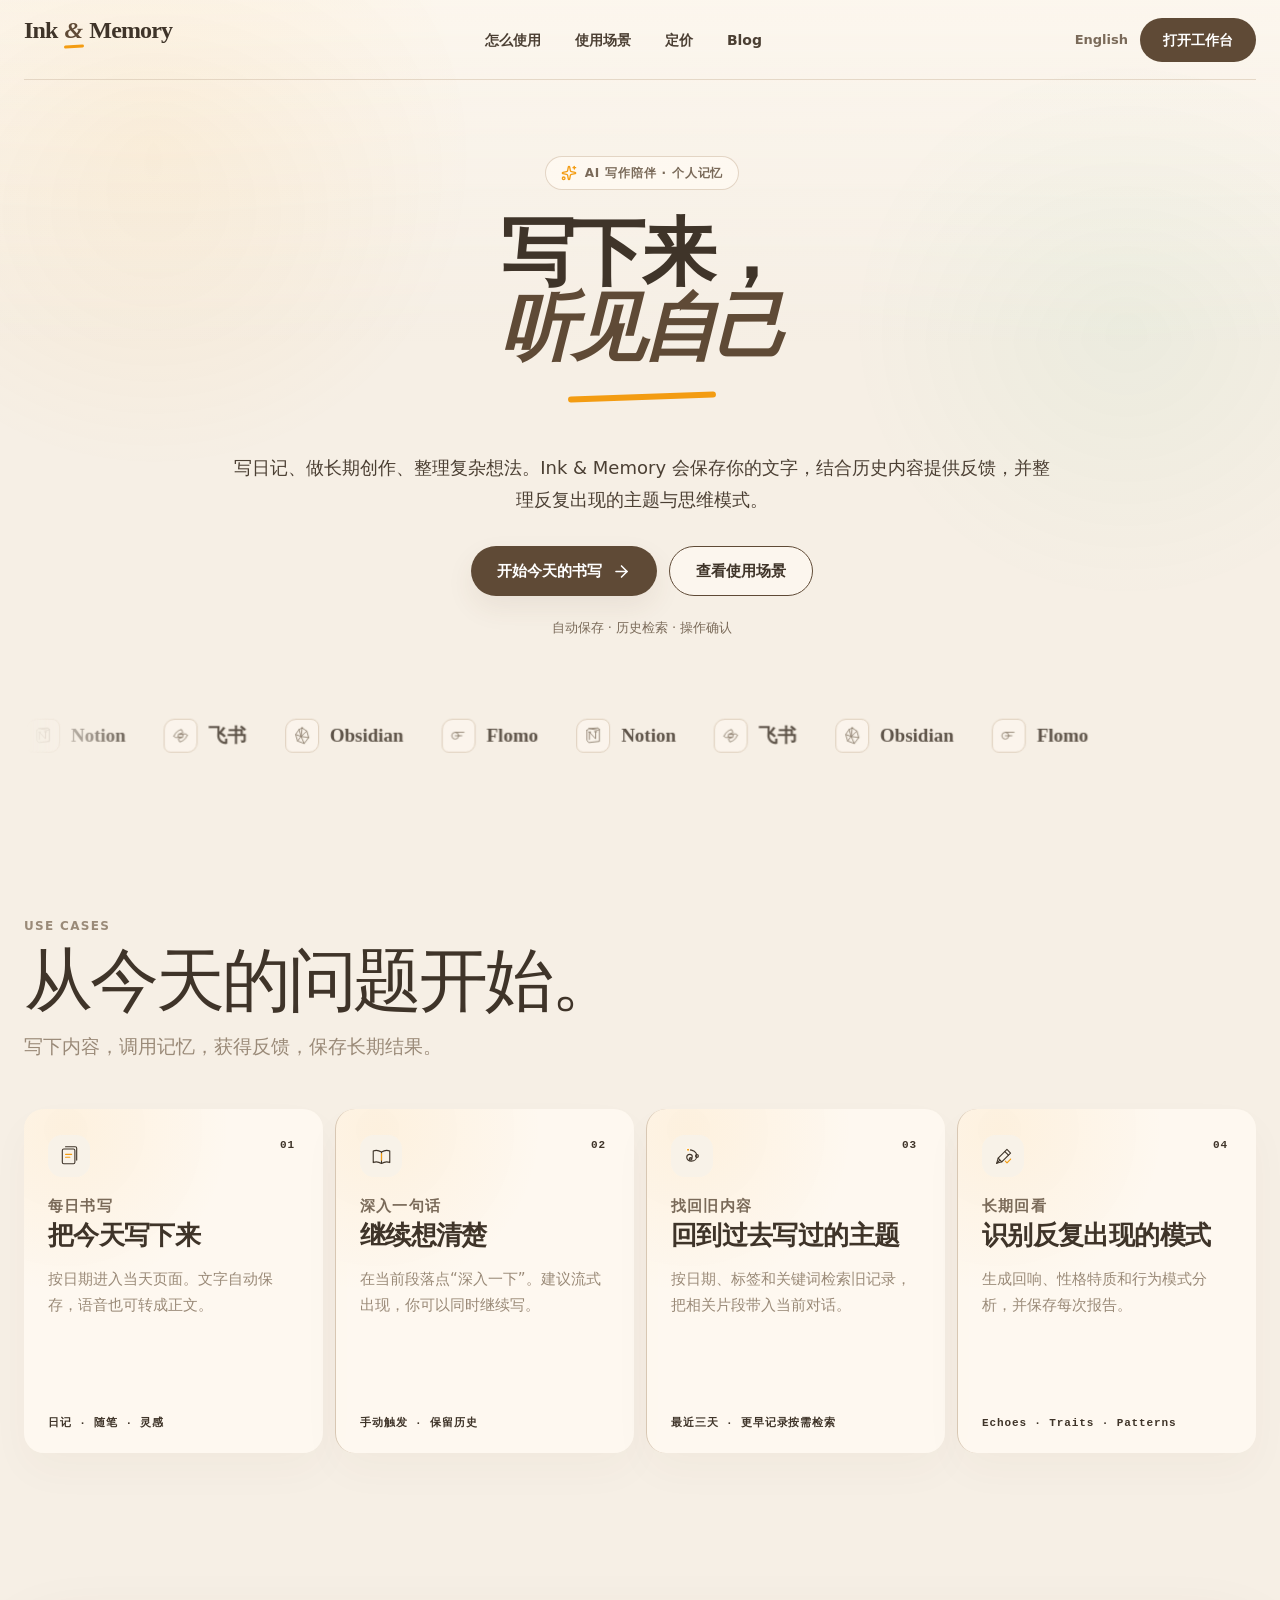
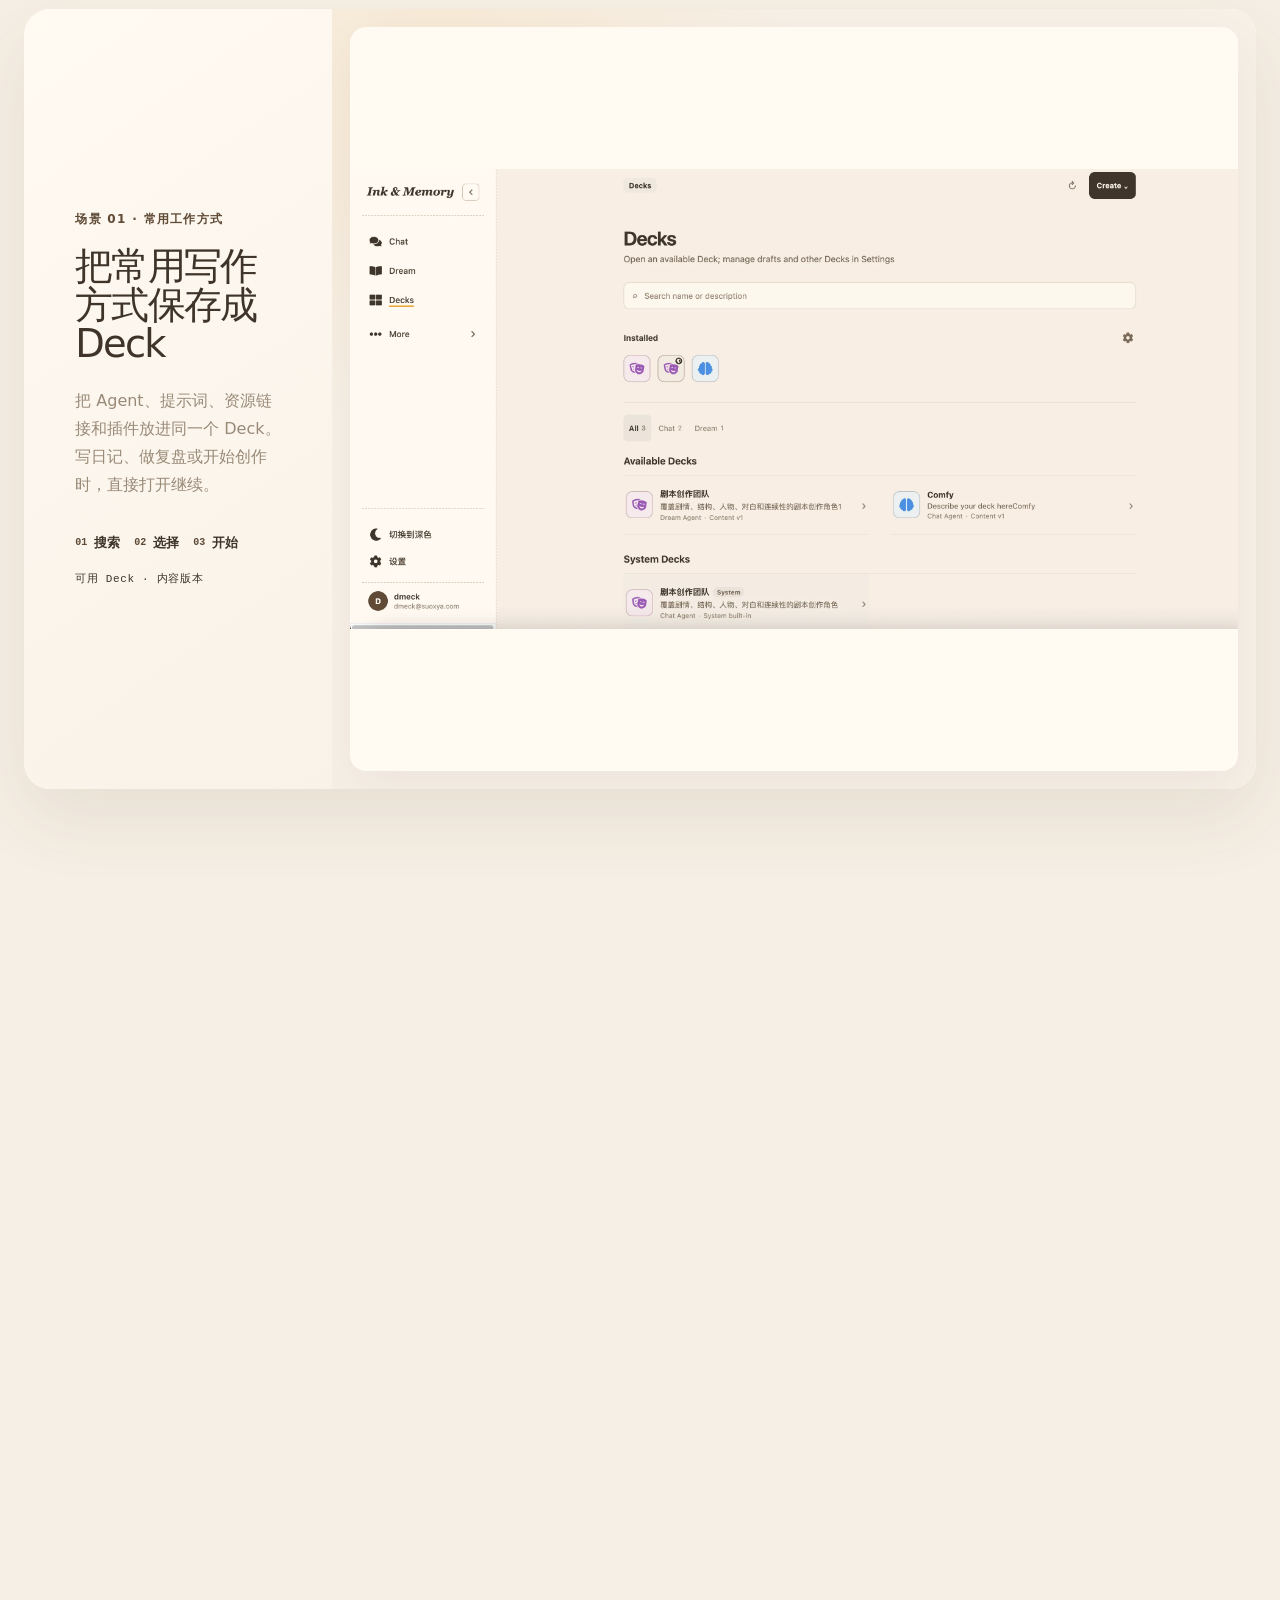
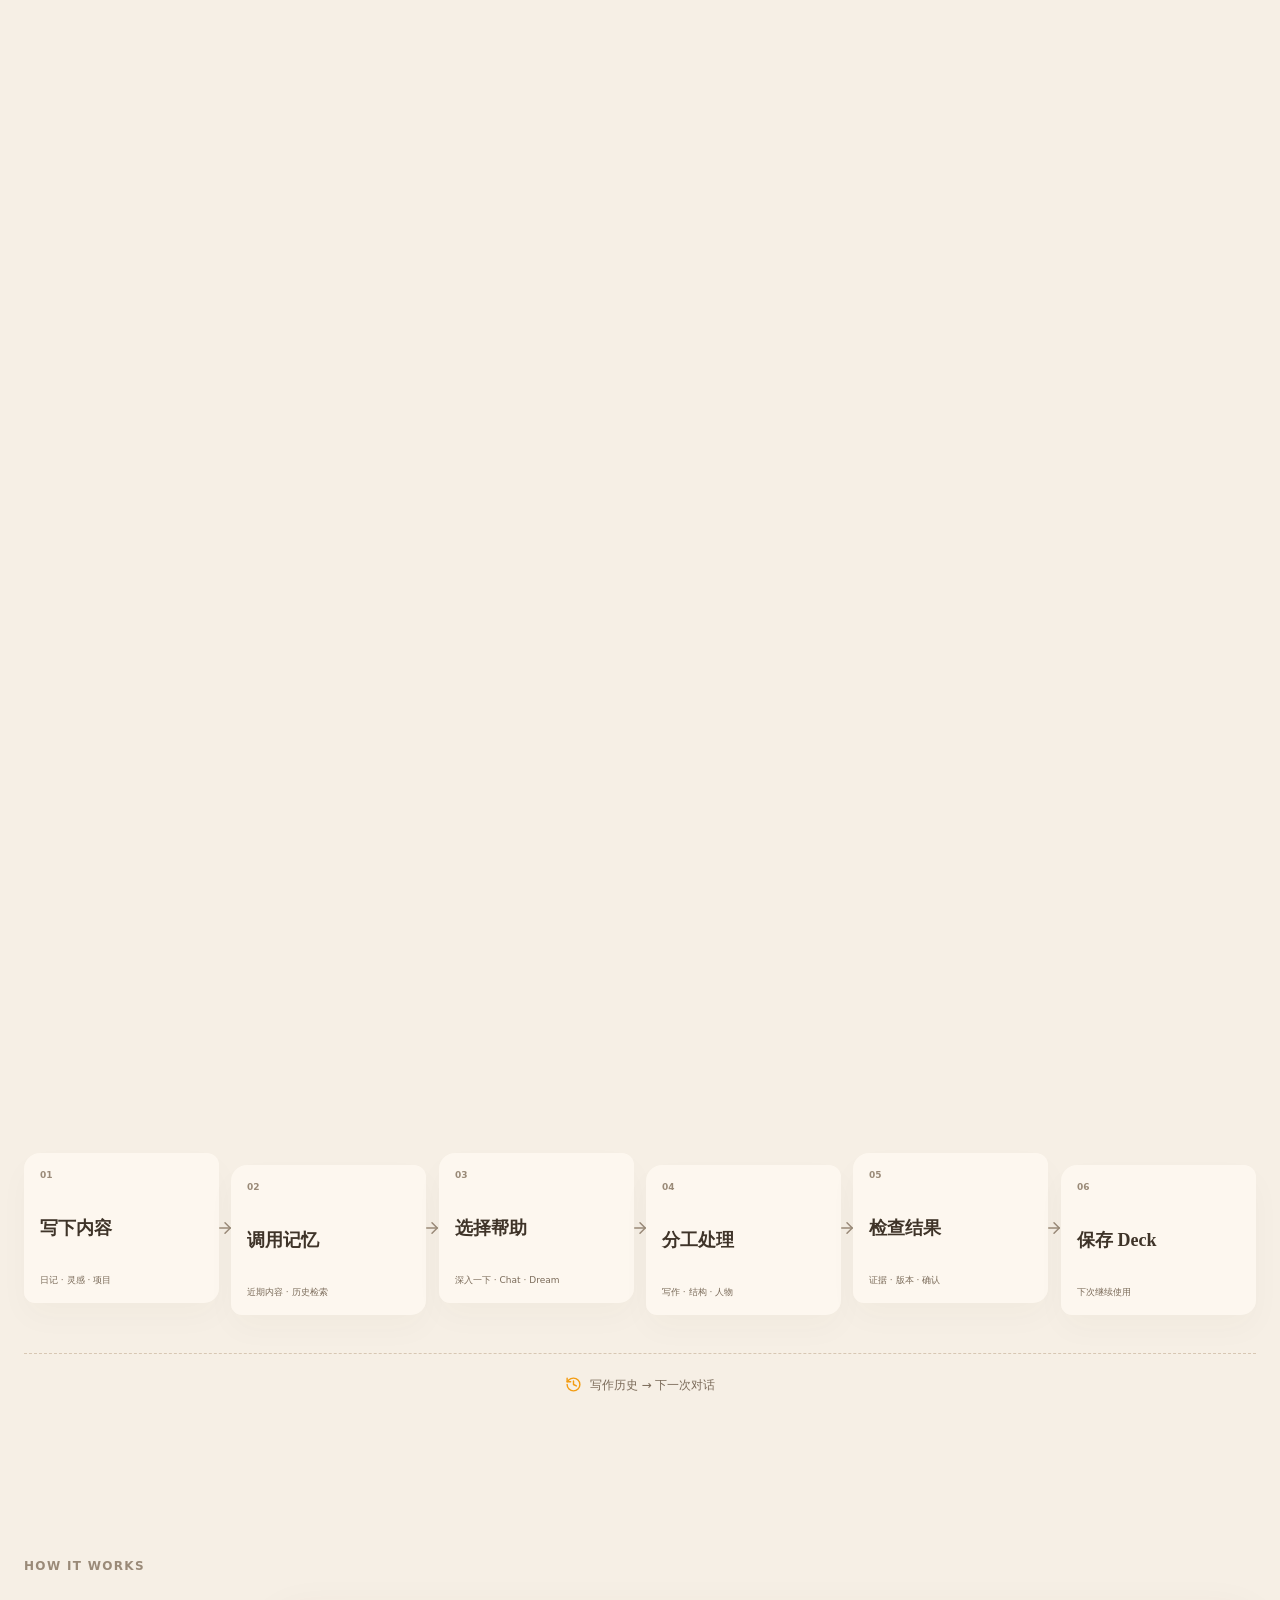
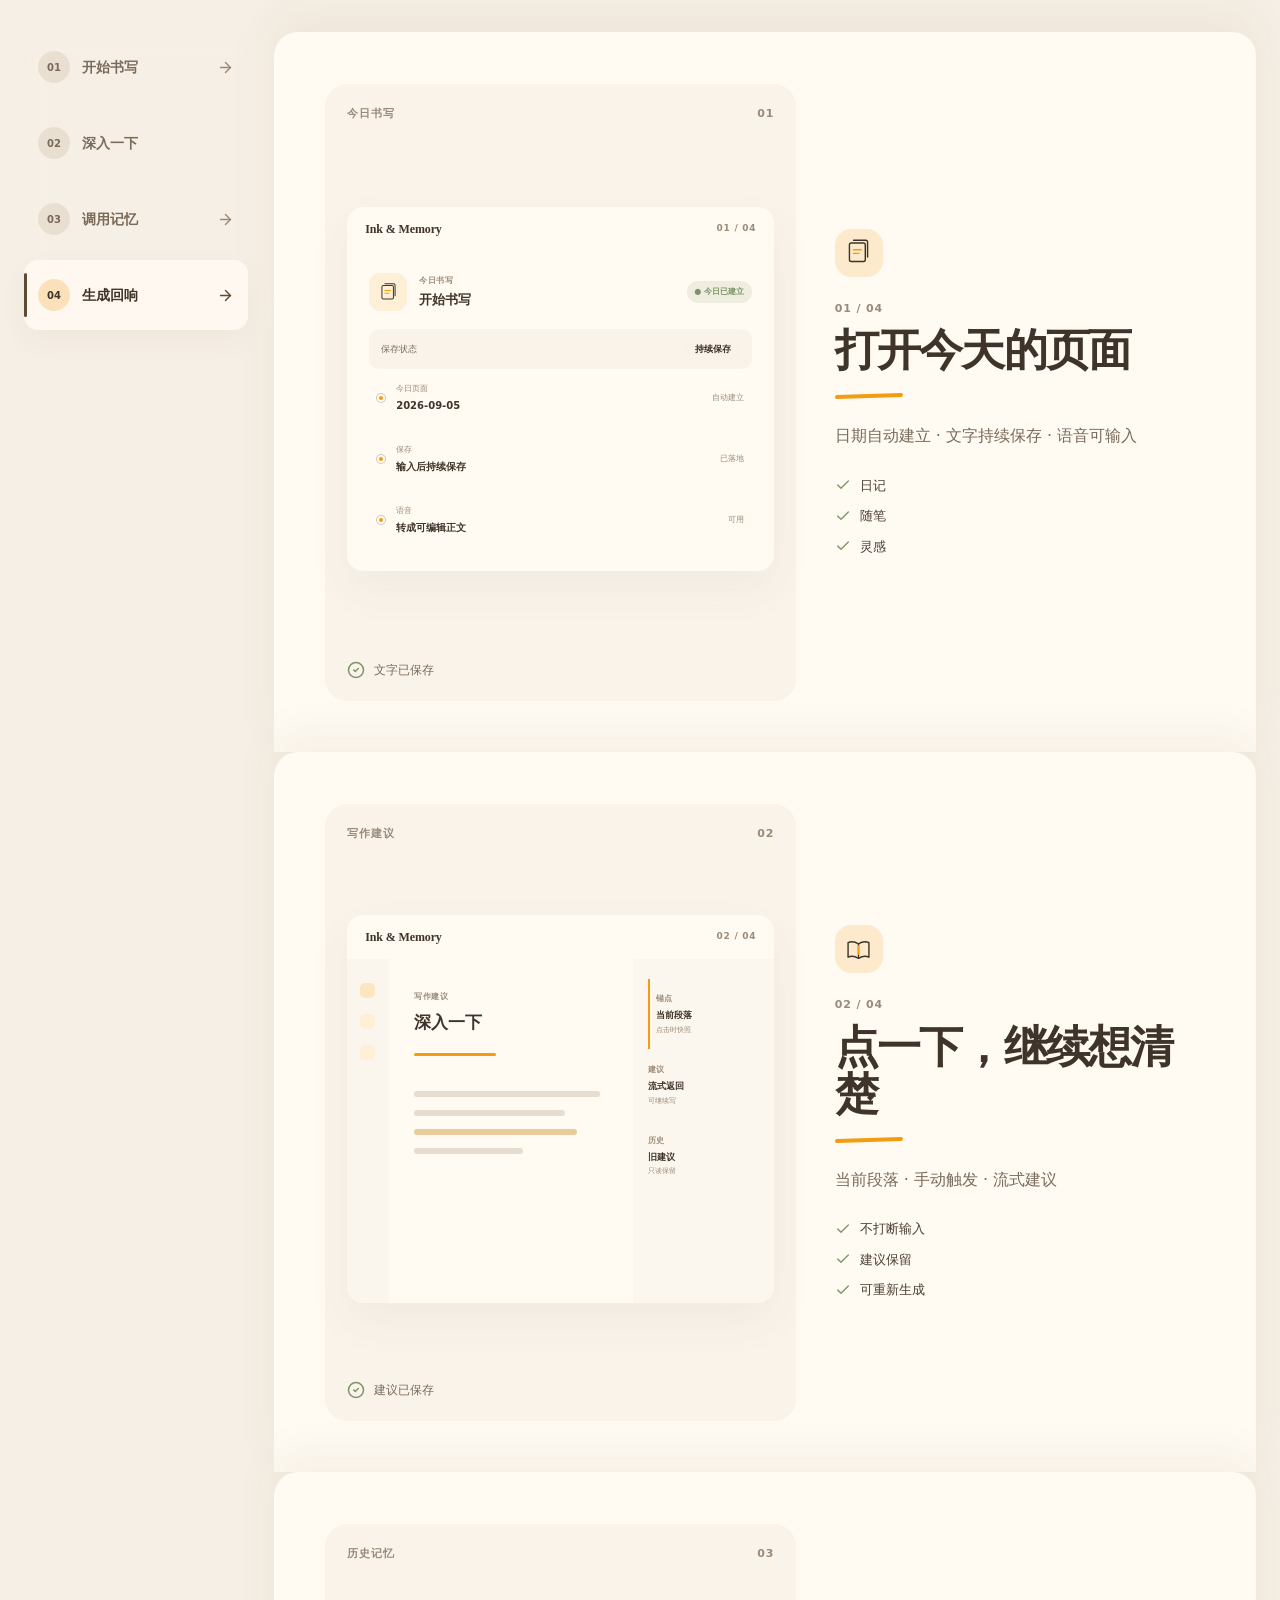
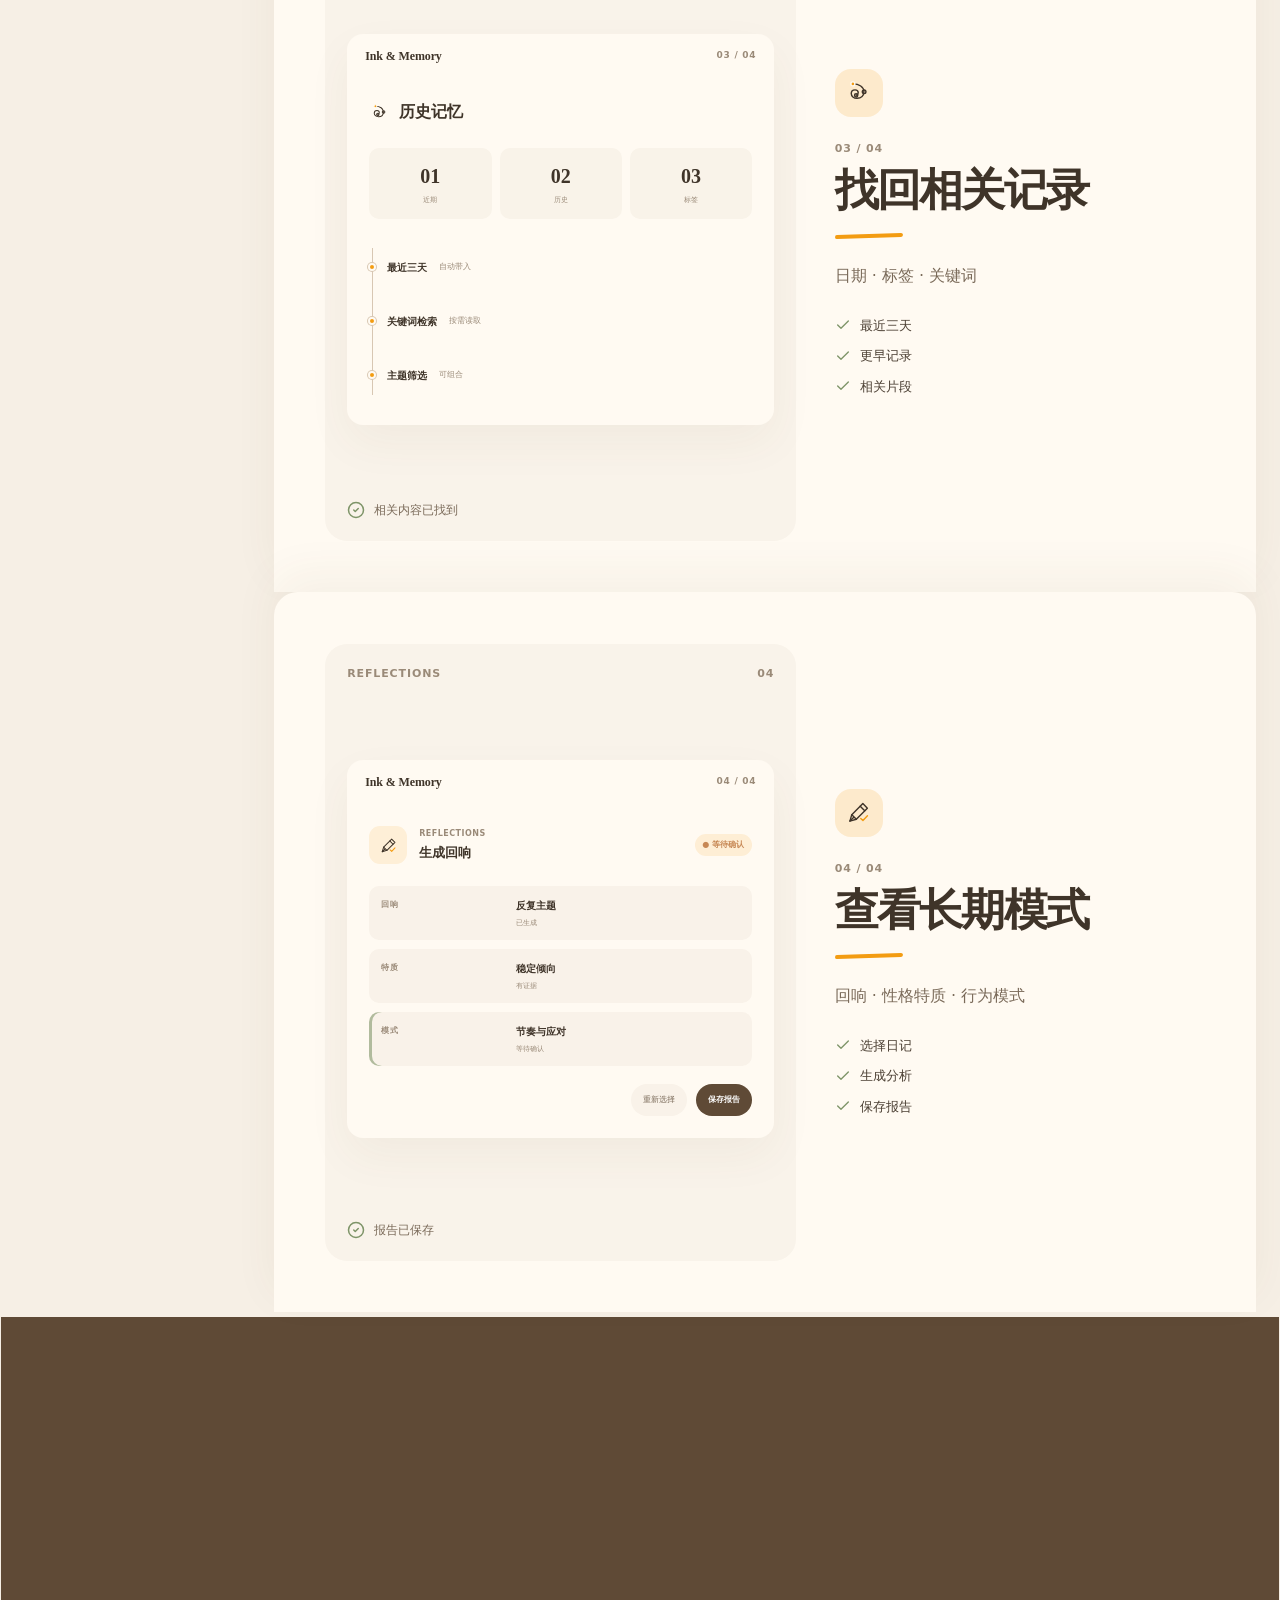
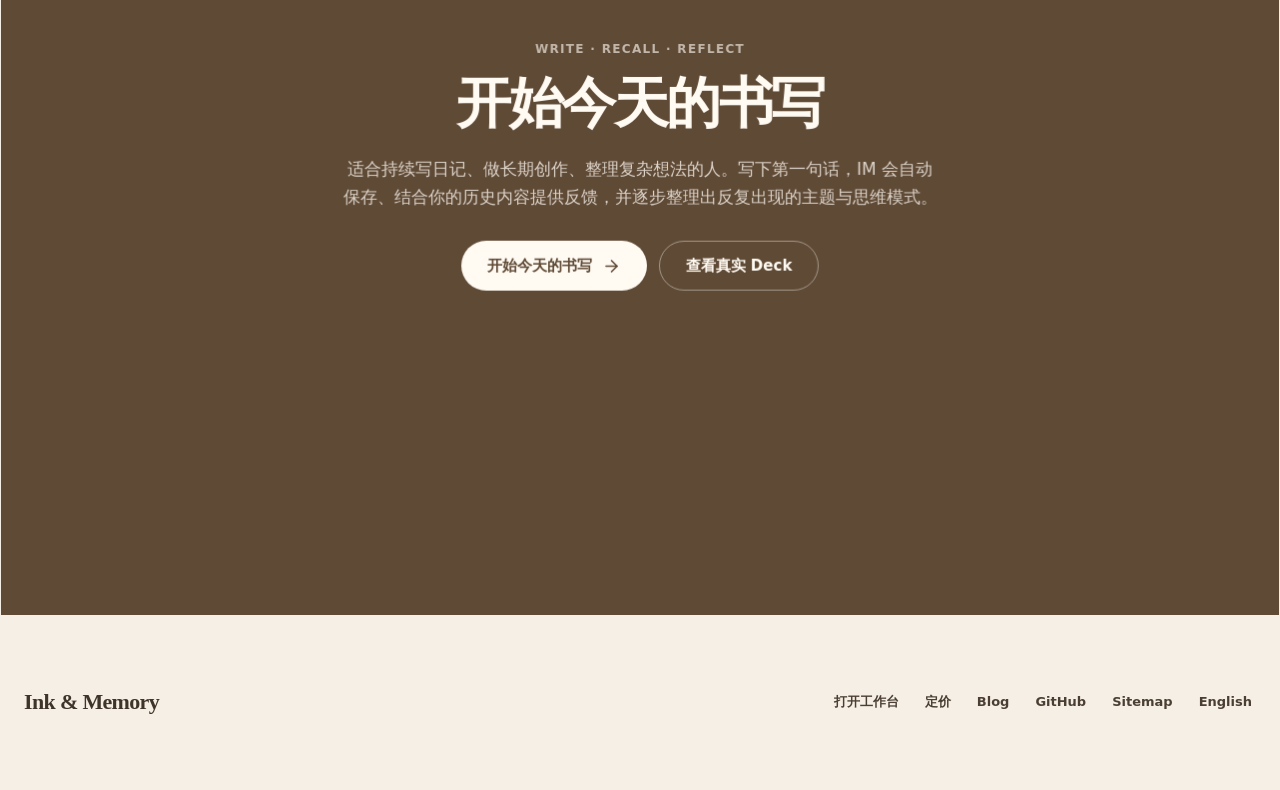
==== commit 654bfb3a: "Deploy from -Ink-Memory 4bdeee8370fb18ceab7b6d165758e69582b0e650 ink-memory/-Ink-Memory@4bdeee8370fb" ====
--- a/blog/index.html
+++ b/blog/index.html
@@ -7,22 +7,22 @@
     <meta name="robots" content="index,follow,max-image-preview:large,max-snippet:-1,max-video-preview:-1" />
     <meta name="application-name" content="Ink &amp; Memory" />
     <meta name="description" content="Ink & Memory Blog 收录 AI 写作、长期记忆、Workspace 状态管理和交互设计文章。" />
-    <link rel="canonical" href="https://suoxya.com/blog/" />
+    <link rel="canonical" href="https://ink-memory.suoxya.com/blog/" />
     <meta property="og:title" content="Ink &amp; Memory Blog | AI 写作记忆与工作空间设计" />
     <meta property="og:description" content="Ink & Memory Blog 收录 AI 写作、长期记忆、Workspace 状态管理和交互设计文章。" />
     <meta property="og:type" content="website" />
-    <meta property="og:url" content="https://suoxya.com/blog/" />
+    <meta property="og:url" content="https://ink-memory.suoxya.com/blog/" />
     <meta property="og:site_name" content="Ink &amp; Memory" />
-    <meta property="og:image" content="https://suoxya.com/og-image.png" />
+    <meta property="og:image" content="https://ink-memory.suoxya.com/og-image.png" />
     <meta name="twitter:card" content="summary_large_image" />
     <meta name="twitter:title" content="Ink &amp; Memory Blog | AI 写作记忆与工作空间设计" />
     <meta name="twitter:description" content="Ink & Memory Blog 收录 AI 写作、长期记忆、Workspace 状态管理和交互设计文章。" />
-    <meta name="twitter:image" content="https://suoxya.com/og-image.png" />
-    <script type="application/ld+json">{"@context":"https://schema.org","@type":"ItemList","itemListElement":[{"@type":"ListItem","position":1,"name":"讲义｜连接器进入 Agent 工作空间之后：状态、信任与动作的边界"},{"@type":"ListItem","position":2,"name":"Lecture Notes | When Connectors Enter the Agent Workspace: Boundaries of State, Trust, and Action"},{"@type":"ListItem","position":3,"url":"https://suoxya.com/blog/workspace-state-management/","name":"Workspace 工作空间状态管理与交互入口设计"},{"@type":"ListItem","position":4,"url":"https://suoxya.com/blog/how-does-an-ai-know-what-you-are-writing/","name":"How Does an AI Know What You Are Writing?"}]}</script>
+    <meta name="twitter:image" content="https://ink-memory.suoxya.com/og-image.png" />
+    <script type="application/ld+json">{"@context":"https://schema.org","@type":"ItemList","itemListElement":[{"@type":"ListItem","position":1,"name":"讲义｜连接器进入 Agent 工作空间之后：状态、信任与动作的边界"},{"@type":"ListItem","position":2,"name":"Lecture Notes | When Connectors Enter the Agent Workspace: Boundaries of State, Trust, and Action"},{"@type":"ListItem","position":3,"url":"https://ink-memory.suoxya.com/blog/workspace-state-management/","name":"Workspace 工作空间状态管理与交互入口设计"},{"@type":"ListItem","position":4,"url":"https://ink-memory.suoxya.com/blog/how-does-an-ai-know-what-you-are-writing/","name":"How Does an AI Know What You Are Writing?"}]}</script>
     <title>Ink &amp; Memory Blog | AI 写作记忆与工作空间设计</title>
     <link rel="icon" href="data:image/svg+xml,%3Csvg xmlns='http://www.w3.org/2000/svg' viewBox='0 0 64 64'%3E%3Crect width='64' height='64' rx='18' fill='%23F39C12'/%3E%3Ctext x='32' y='39' text-anchor='middle' font-size='20' font-family='Arial,sans-serif' font-weight='900' fill='%233F3429'%3EI%26M%3C/text%3E%3C/svg%3E" />
-    <script type="module" crossorigin src="/assets/main-h4ApfQ_-.js"></script>
-    <link rel="stylesheet" crossorigin href="/assets/main-DvF2vFhF.css">
+    <script type="module" crossorigin src="/assets/main-ChMDelj1.js"></script>
+    <link rel="stylesheet" crossorigin href="/assets/main-BhY7MZi7.css">
   </head>
   <body>
     <div id="root">
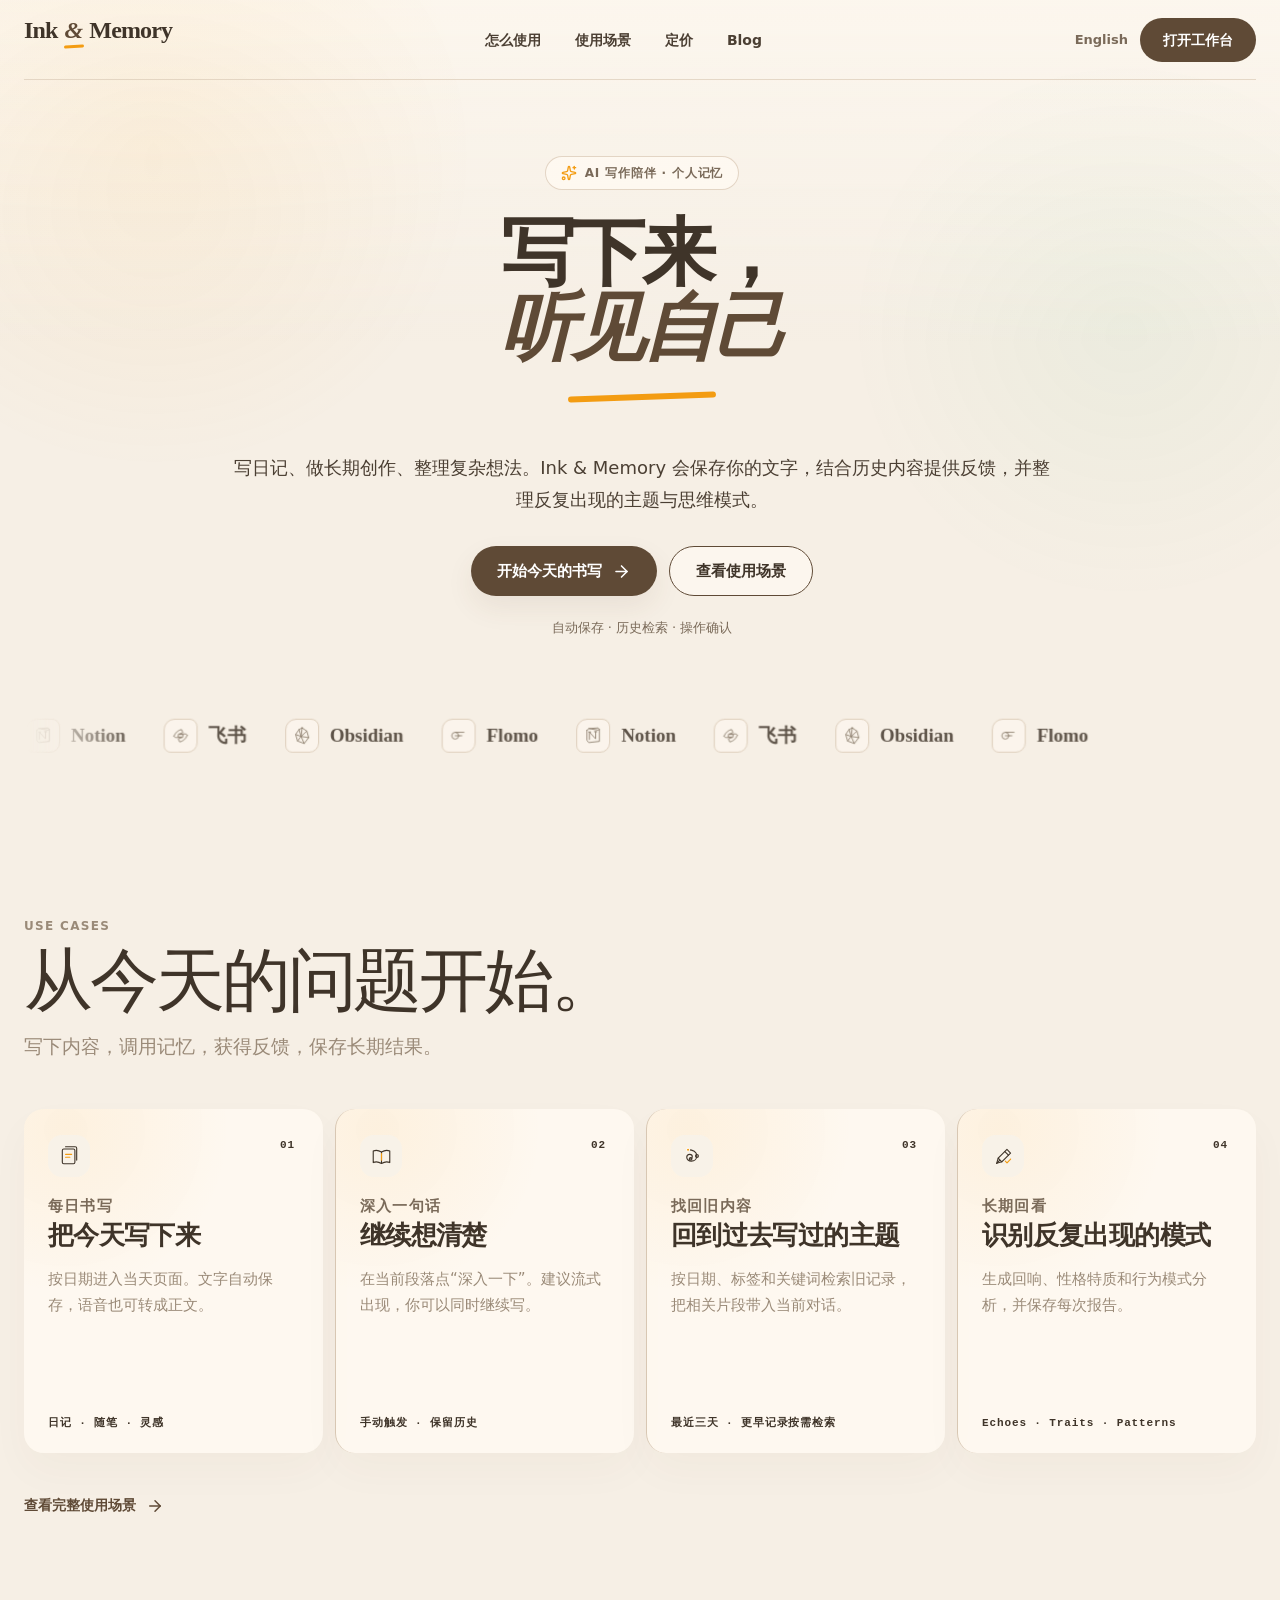
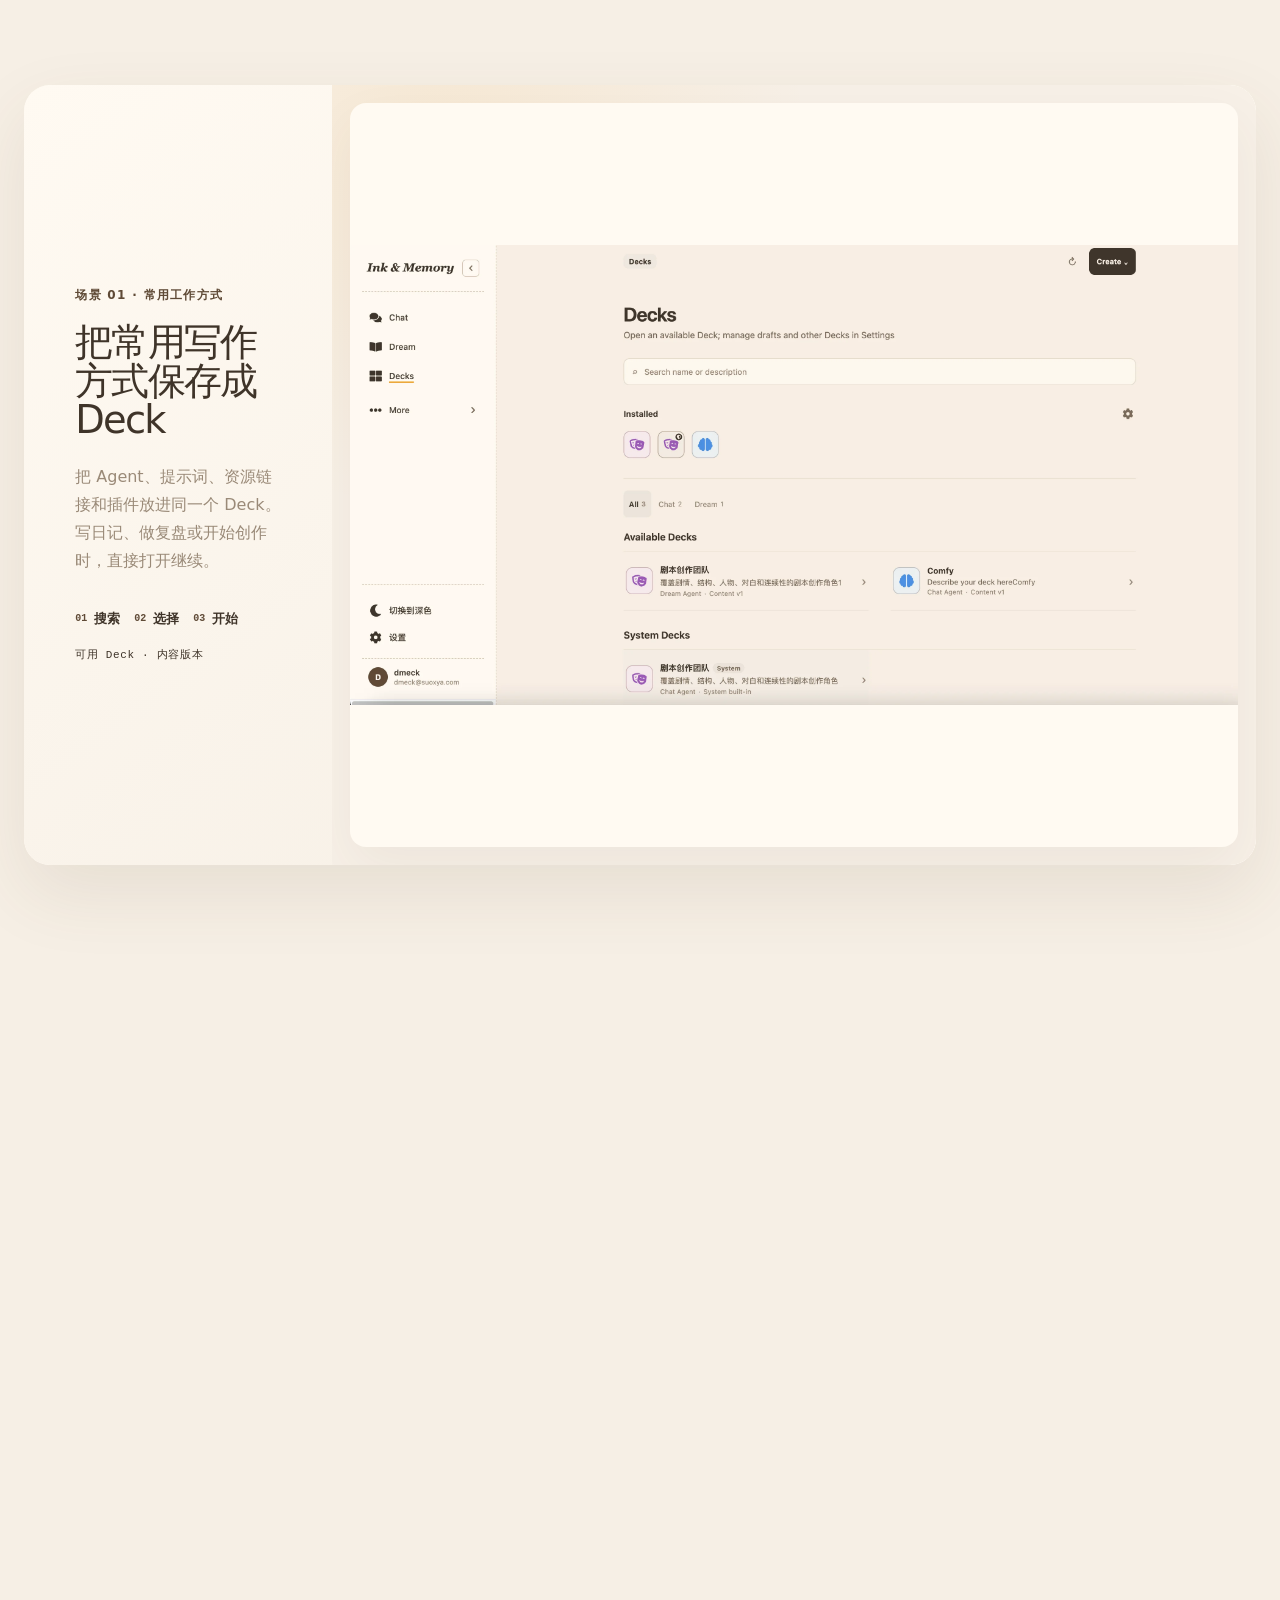
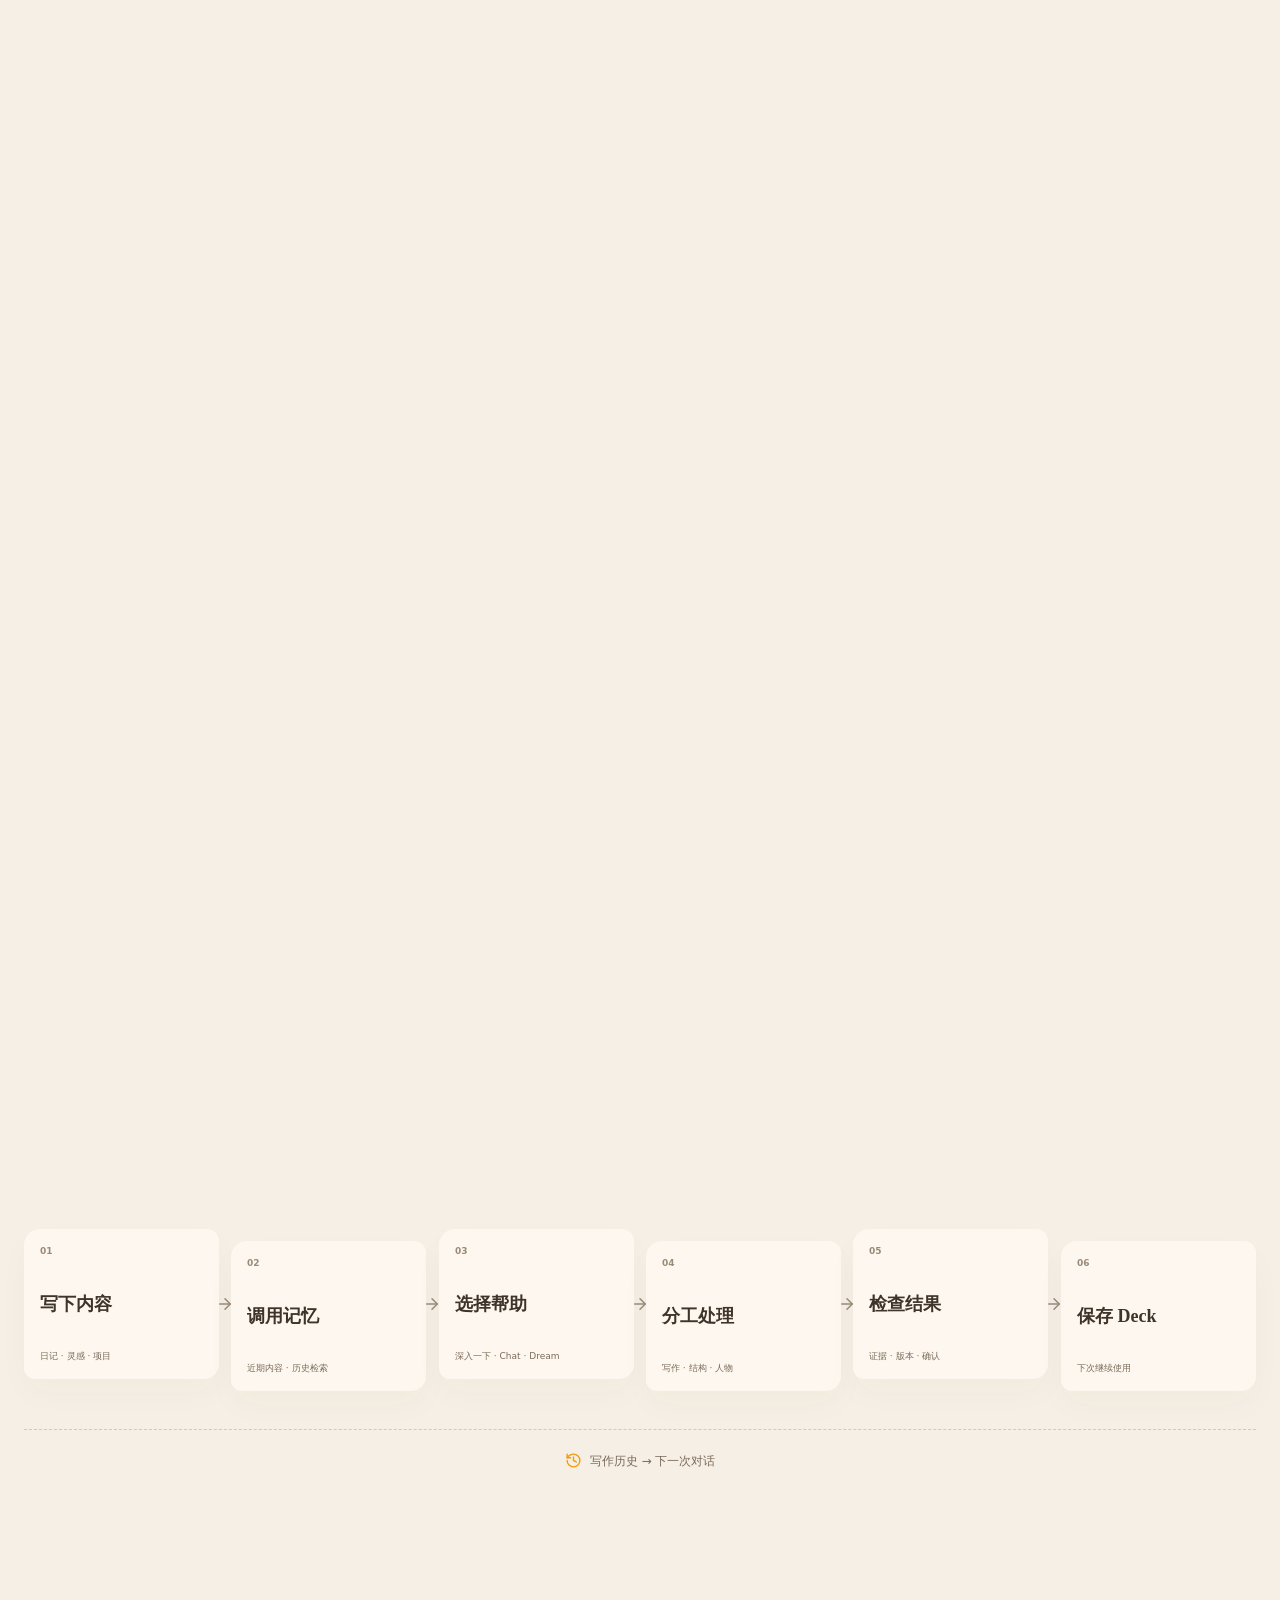
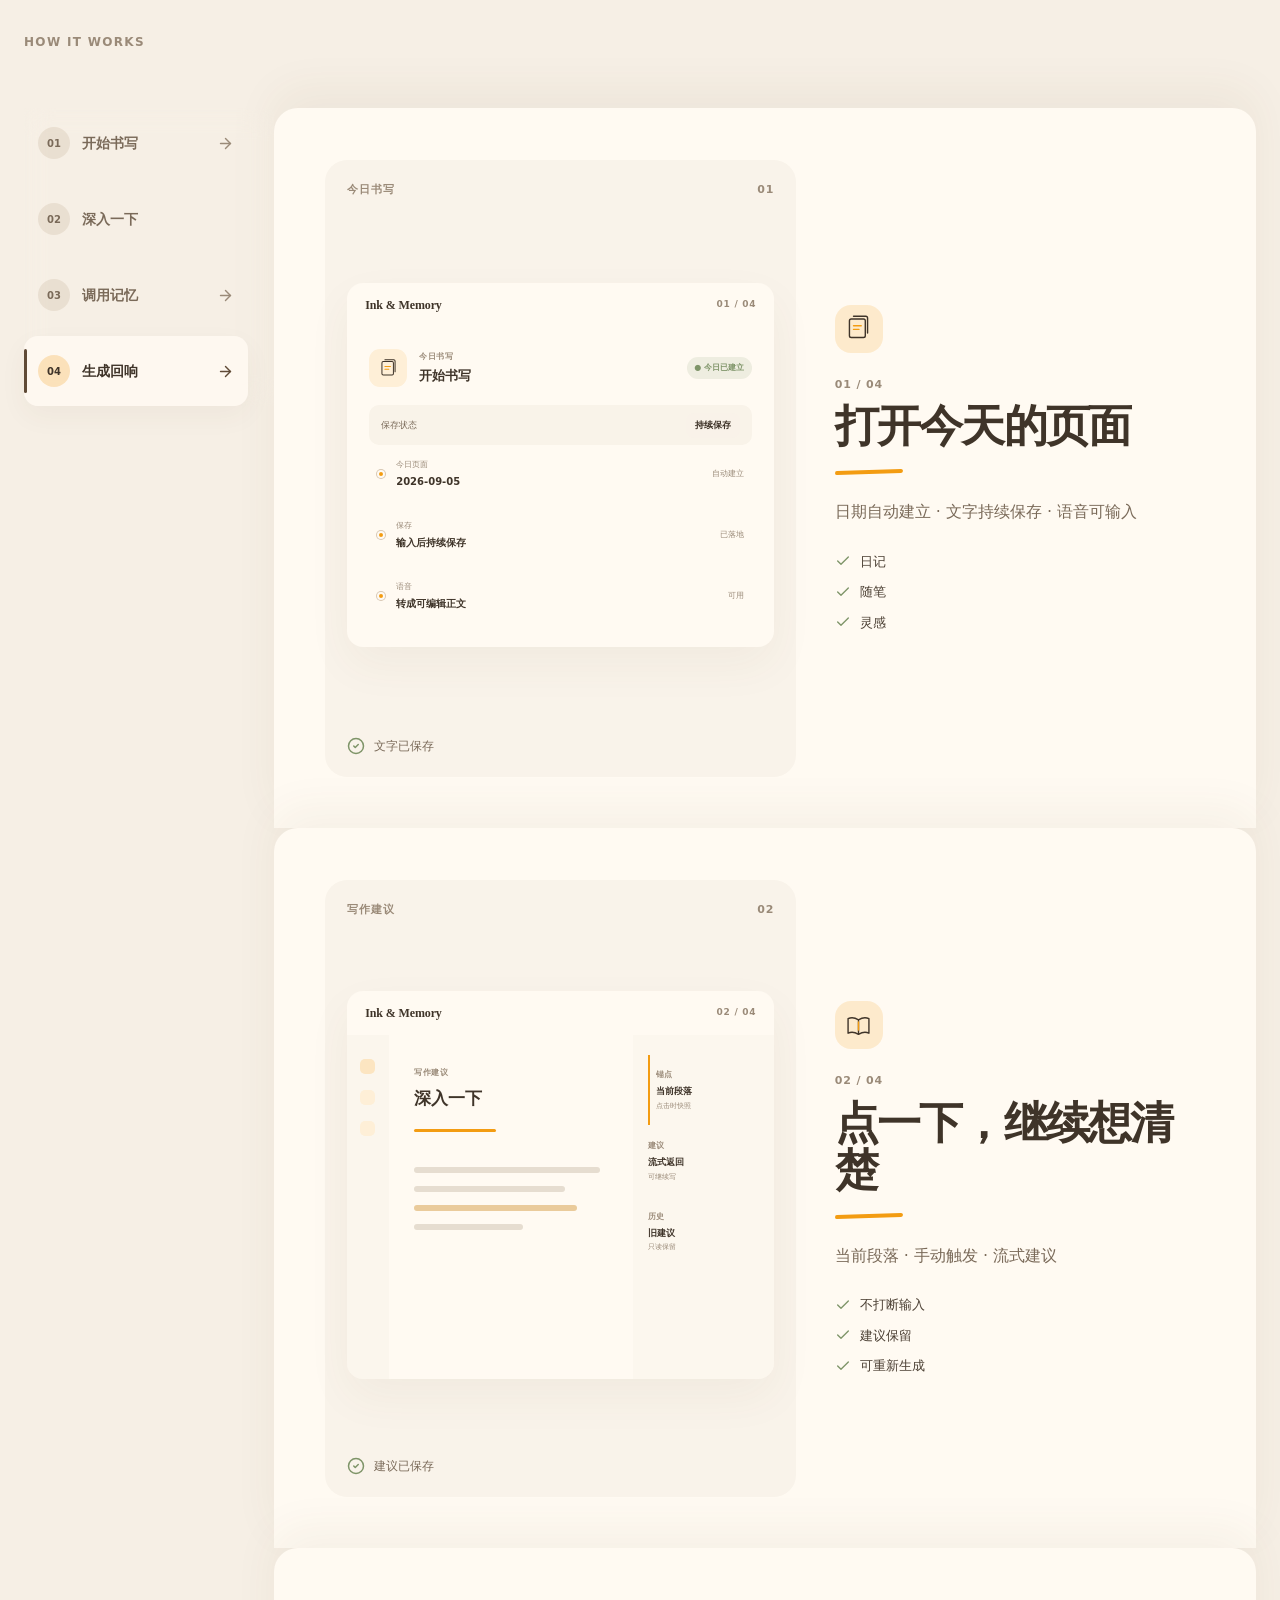
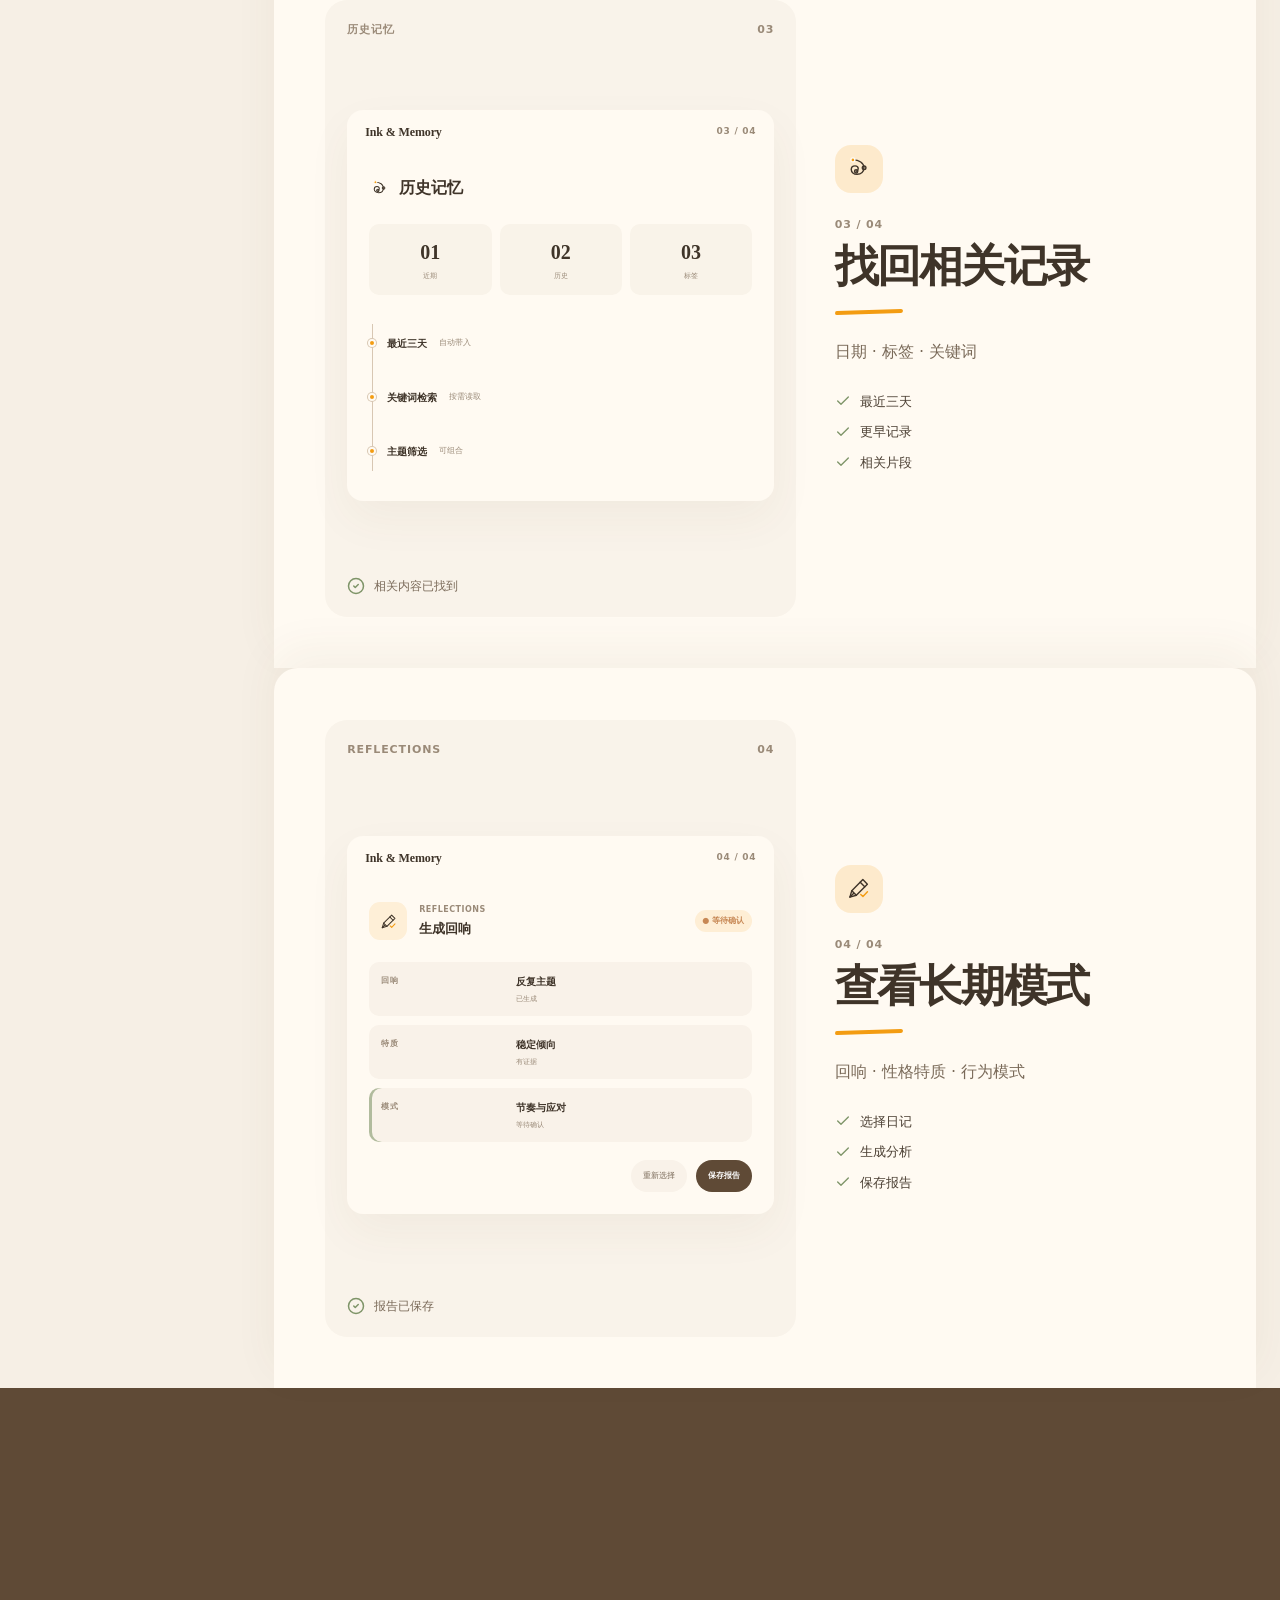
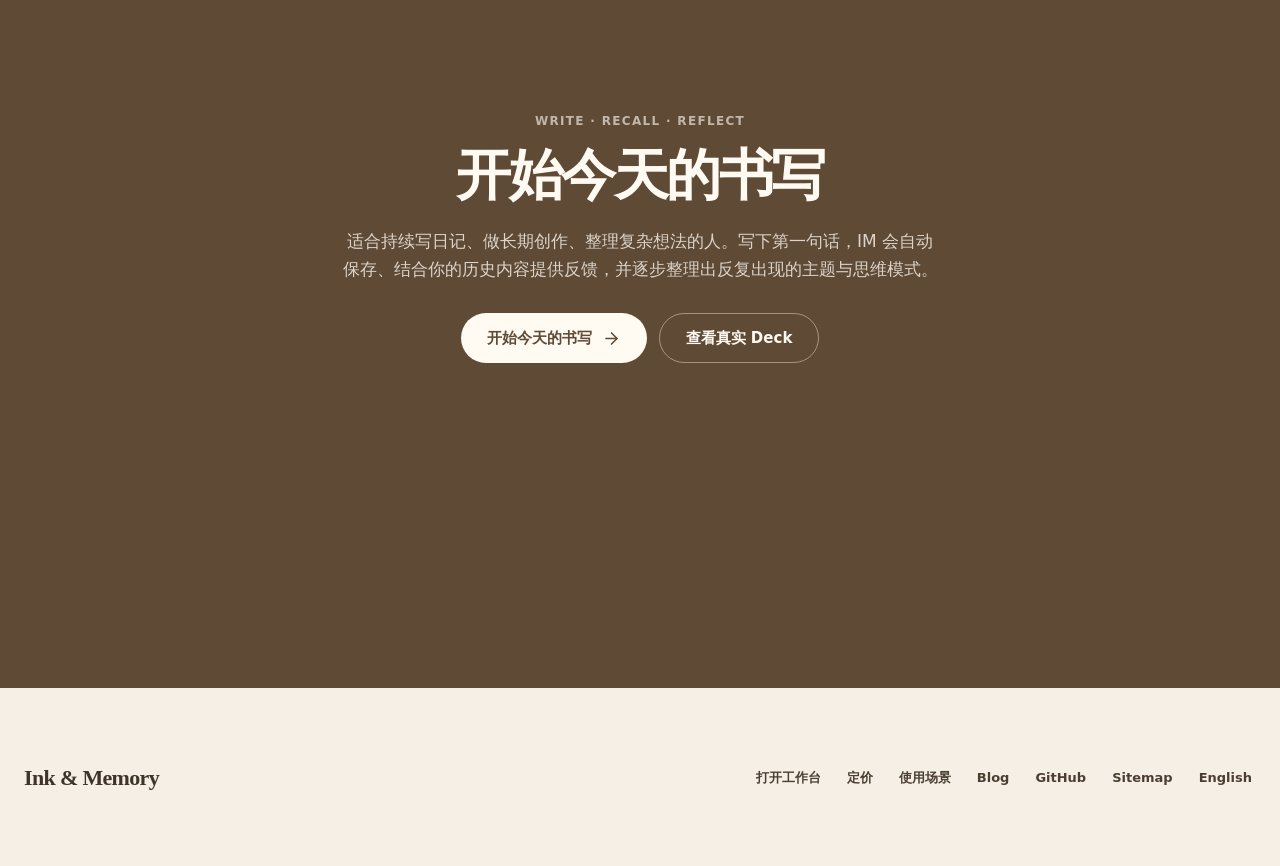
==== commit c50a425b: "Deploy from -Ink-Memory 55cf792ba93cfb02eb0bc1c285a4626e64708473 ink-memory/-Ink-Memory@55cf792ba93c" ====
--- a/blog/index.html
+++ b/blog/index.html
@@ -21,8 +21,8 @@
     <script type="application/ld+json">{"@context":"https://schema.org","@type":"ItemList","itemListElement":[{"@type":"ListItem","position":1,"name":"讲义｜连接器进入 Agent 工作空间之后：状态、信任与动作的边界"},{"@type":"ListItem","position":2,"name":"Lecture Notes | When Connectors Enter the Agent Workspace: Boundaries of State, Trust, and Action"},{"@type":"ListItem","position":3,"url":"https://ink-memory.suoxya.com/blog/workspace-state-management/","name":"Workspace 工作空间状态管理与交互入口设计"},{"@type":"ListItem","position":4,"url":"https://ink-memory.suoxya.com/blog/how-does-an-ai-know-what-you-are-writing/","name":"How Does an AI Know What You Are Writing?"}]}</script>
     <title>Ink &amp; Memory Blog | AI 写作记忆与工作空间设计</title>
     <link rel="icon" href="data:image/svg+xml,%3Csvg xmlns='http://www.w3.org/2000/svg' viewBox='0 0 64 64'%3E%3Crect width='64' height='64' rx='18' fill='%23F39C12'/%3E%3Ctext x='32' y='39' text-anchor='middle' font-size='20' font-family='Arial,sans-serif' font-weight='900' fill='%233F3429'%3EI%26M%3C/text%3E%3C/svg%3E" />
-    <script type="module" crossorigin src="/assets/main-ChMDelj1.js"></script>
-    <link rel="stylesheet" crossorigin href="/assets/main-BhY7MZi7.css">
+    <script type="module" crossorigin src="/assets/main-B0WeC2d2.js"></script>
+    <link rel="stylesheet" crossorigin href="/assets/main-BQxvzoNs.css">
   </head>
   <body>
     <div id="root">
